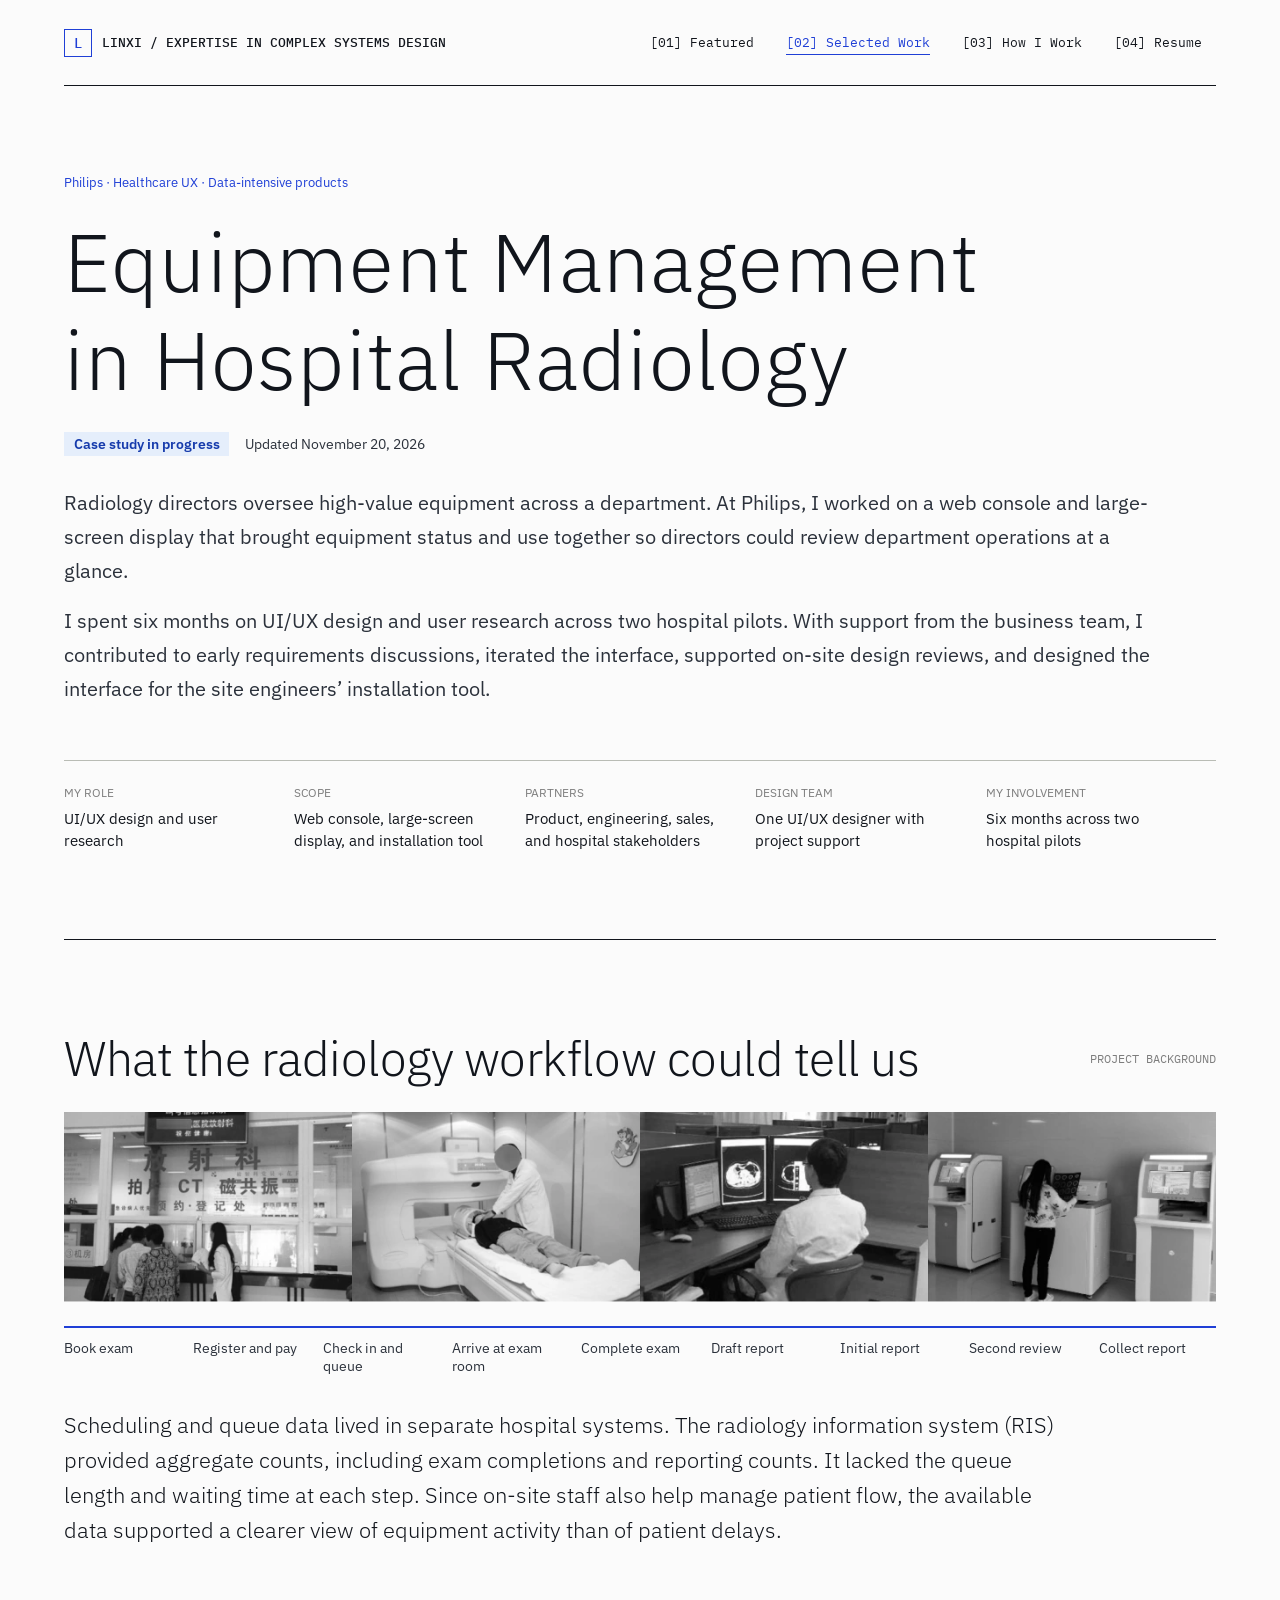
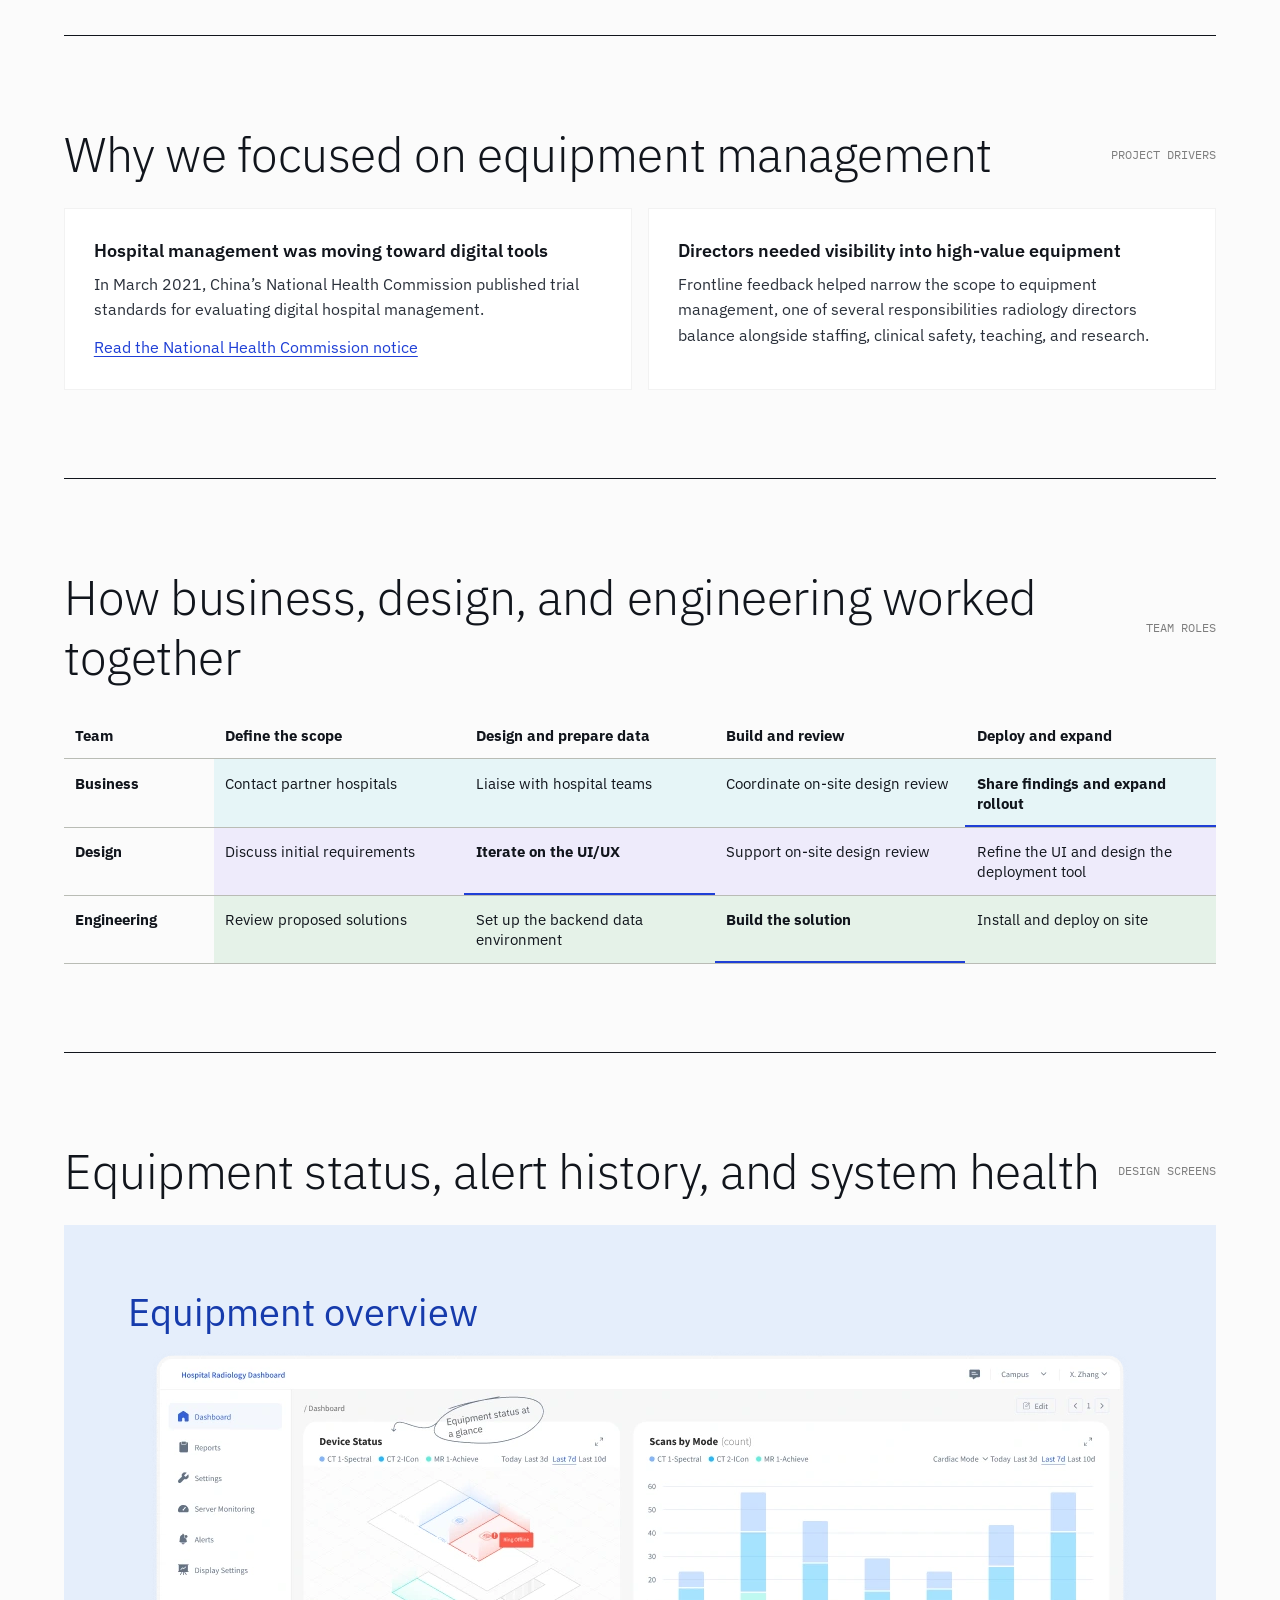
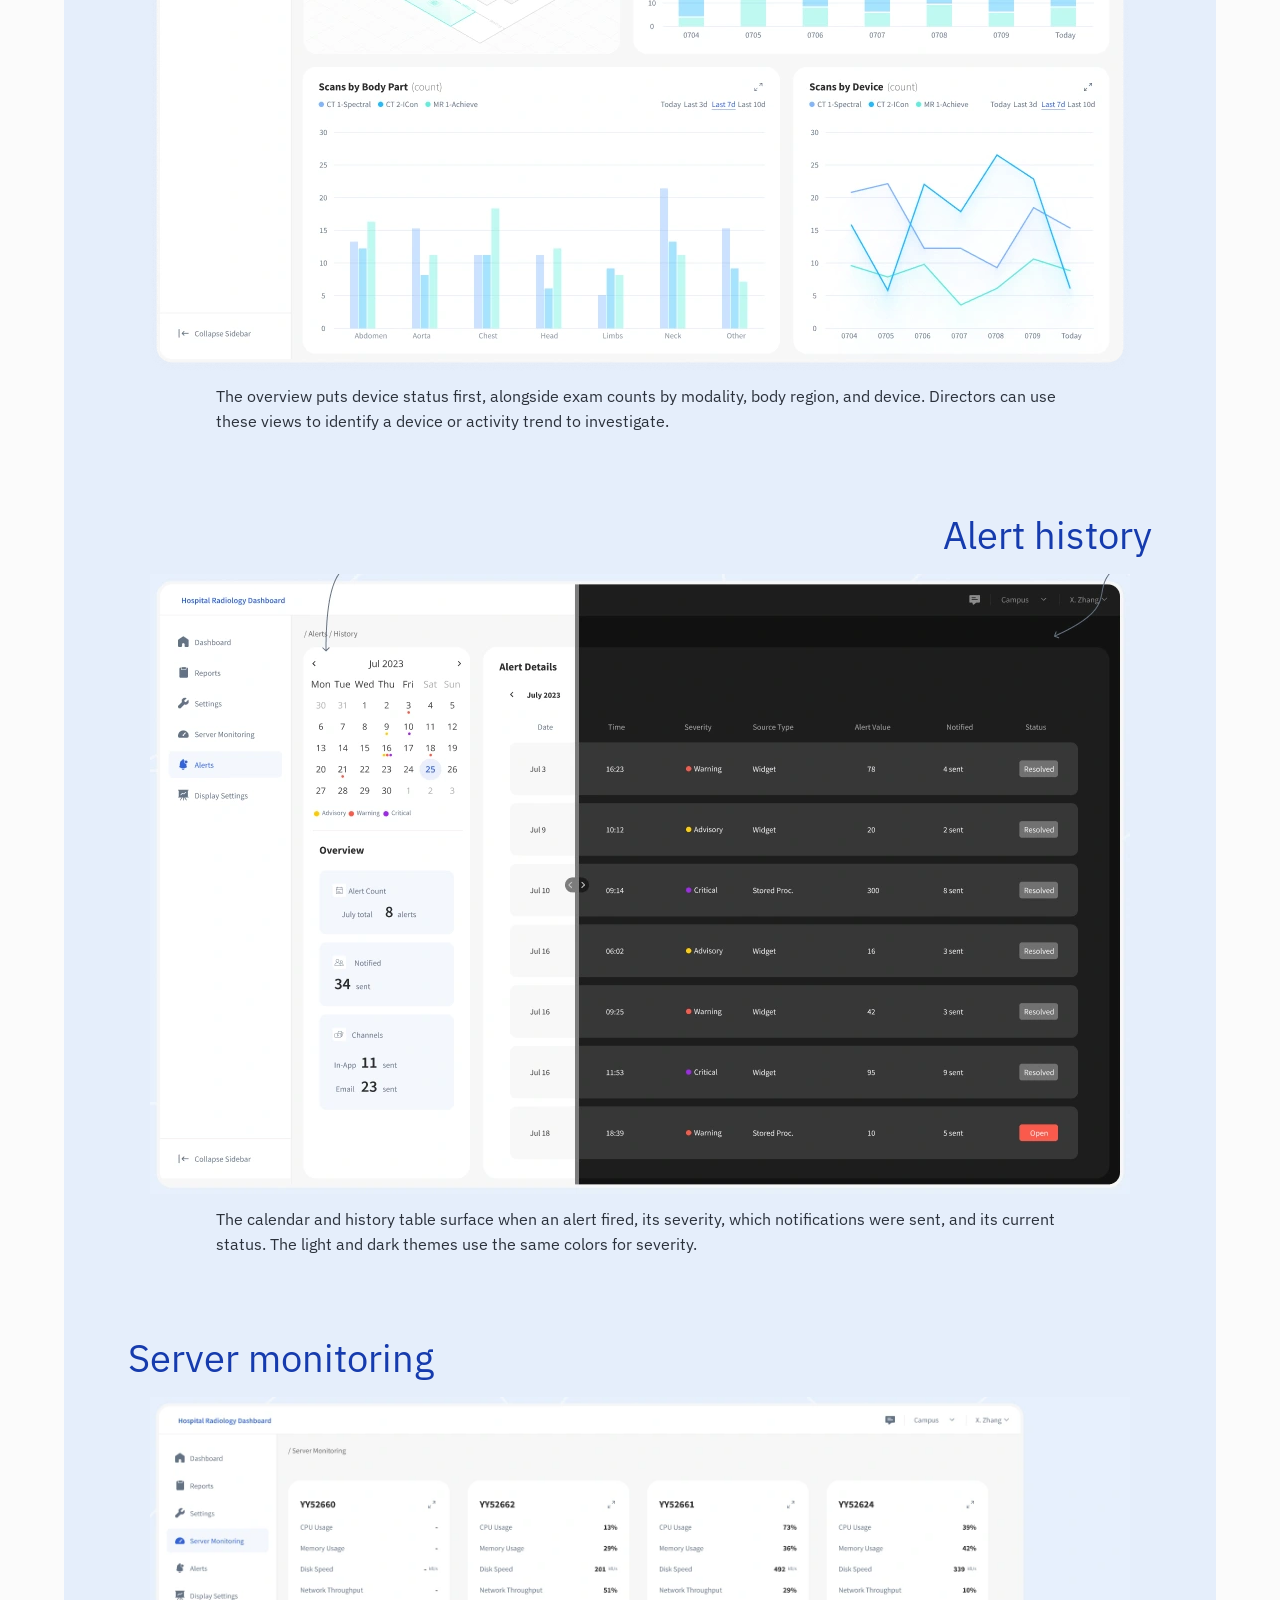
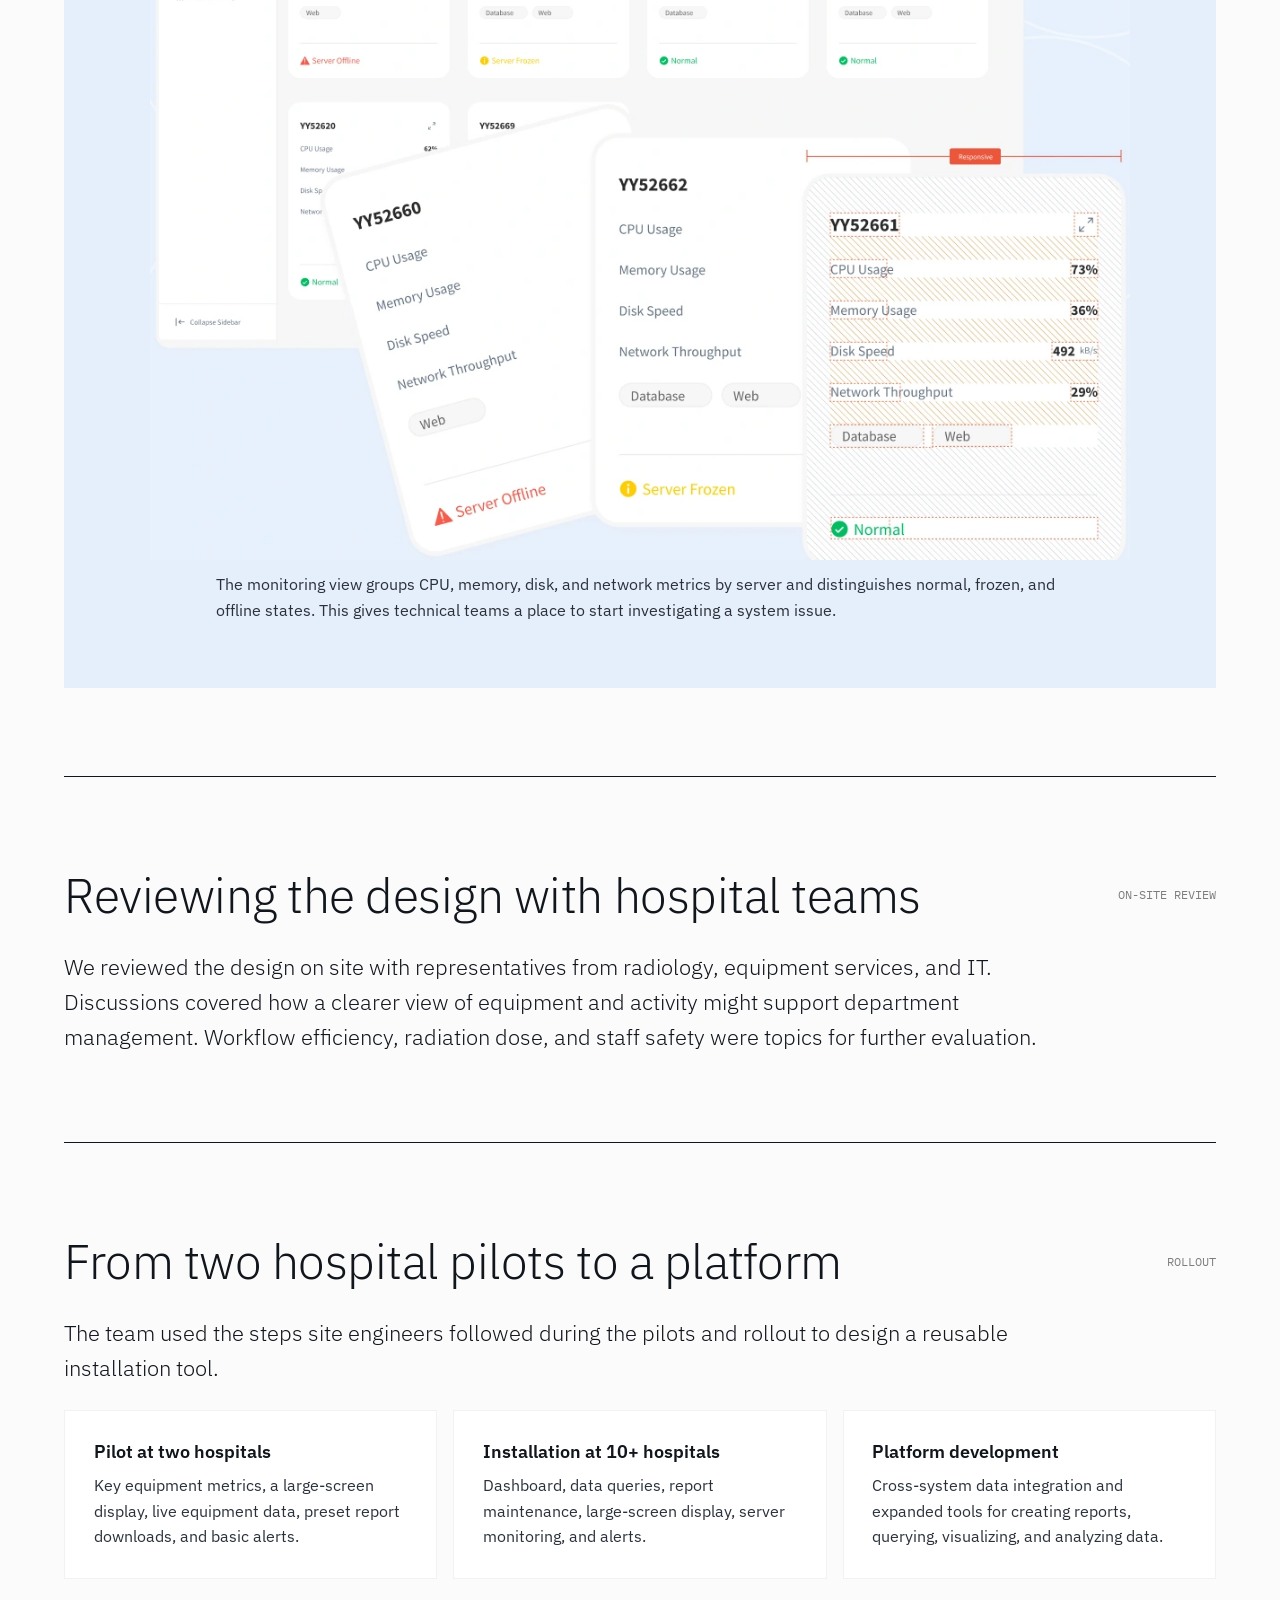
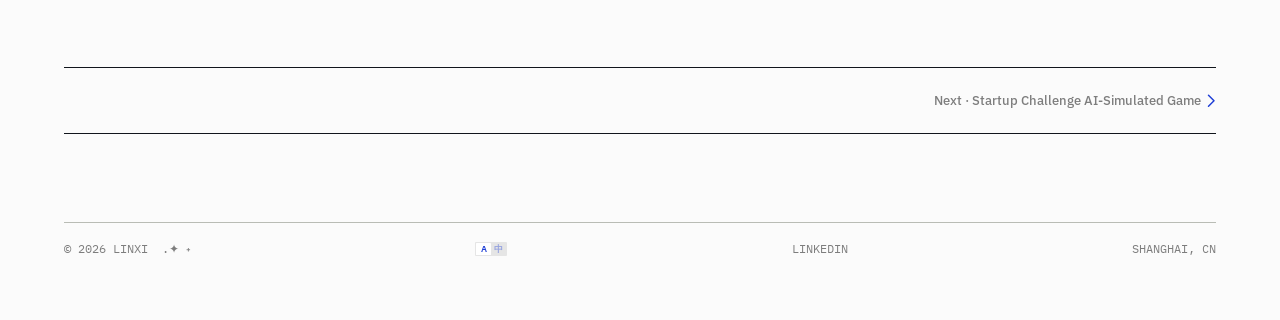
==== equipment-management/index.html @ 272f47a2 "Publish bilingual radiology equipment management case study Add in-progress case pages in English an" ====
<!doctype html>
<html lang="en">
<head>
  <meta charset="utf-8">
  <meta name="viewport" content="width=device-width, initial-scale=1">
  <title>Equipment Management in Hospital Radiology — Linxi Li</title>
  <meta name="description" content="A Philips hospital radiology UX case study, from two equipment management pilots to deployment at 10+ hospitals.">
  <meta property="og:title" content="Equipment Management in Hospital Radiology — Linxi Li">
  <meta property="og:description" content="A Philips hospital radiology UX case study, from two equipment management pilots to deployment at 10+ hospitals.">
  <meta property="og:type" content="article">
  <meta property="og:locale" content="en_US">
  <meta property="og:locale:alternate" content="zh_CN">
  <meta property="og:url" content="https://hellolinxi.com/equipment-management/">
  <meta property="og:site_name" content="Linxi Li">
  <meta property="og:image" content="https://hellolinxi.com/assets/img/card-philips-radiology.jpg">
  <meta name="twitter:card" content="summary_large_image">
  <link rel="canonical" href="https://hellolinxi.com/equipment-management/">
  <link rel="alternate" hreflang="en" href="https://hellolinxi.com/equipment-management/">
  <link rel="alternate" hreflang="zh-CN" href="https://hellolinxi.com/zh/equipment-management/">
  <link rel="alternate" hreflang="x-default" href="https://hellolinxi.com/equipment-management/">
  <link rel="icon" href="../assets/img/favicon.svg" type="image/svg+xml">
  <link rel="preconnect" href="https://fonts.googleapis.com">
  <link rel="preconnect" href="https://fonts.gstatic.com" crossorigin>
  <link href="https://fonts.googleapis.com/css2?family=IBM+Plex+Mono:wght@400;500;600&amp;family=IBM+Plex+Sans:wght@300;400;500;600&amp;display=swap" rel="stylesheet">
  <link rel="stylesheet" href="../assets/css/style.css">
  <link rel="stylesheet" href="../assets/css/case.css">
  <link rel="stylesheet" href="../assets/css/equipment.css">
  <script>document.documentElement.classList.add('js');</script>
</head>
<body class="cs equipment-case">
  <header class="site-header" id="top">
    <div class="page">
      <div class="site-header__inner">
        <a class="logo" href="../" aria-label="Linxi Li">
          <span class="logo__mark">L</span>
          <span class="logo__text">Linxi / expertise in complex systems design</span>
        </a>
        <nav class="nav" aria-label="Main navigation">
          <a class="nav__link" href="../#featured">[01] Featured</a>
          <a class="nav__link is-active" href="../#work">[02] Selected Work</a>
          <a class="nav__link" href="../#approach">[03] How I Work</a>
          <a class="nav__link" href="../assets/resume/LinxiLi_Resume.pdf" download="LinxiLi_Resume.pdf">[04] Resume</a>
        </nav>
      </div>
    </div>
    <div class="cs-progress" aria-hidden="true"><span></span></div>
  </header>

  <main class="page">
    <section class="cs-hero" aria-labelledby="cs-title">
      <p class="cs-hero__eyebrow">Philips · Healthcare UX · Data-intensive products</p>
      <h1 class="cs-hero__title" id="cs-title">Equipment Management in Hospital Radiology</h1>
      <p class="eq-status"><strong>Case study in progress</strong> <time datetime="2026-11-20">Updated November 20, 2026</time></p>
      <div class="cs-hero__copy">
        <p>Radiology directors oversee high-value equipment across a department. At Philips, I worked on a web console and large-screen display that brought equipment status and use together so directors could review department operations at a glance.</p>
        <p>I spent six months on UI/UX design and user research across two hospital pilots. With support from the business team, I contributed to early requirements discussions, iterated the interface, supported on-site design reviews, and designed the interface for the site engineers’ installation tool.</p>
      </div>
      <dl class="cs-meta">
        <div><dt>My role</dt><dd>UI/UX design and user research</dd></div>
        <div><dt>Scope</dt><dd>Web console, large-screen display, and installation tool</dd></div>
        <div><dt>Partners</dt><dd>Product, engineering, sales, and hospital stakeholders</dd></div>
        <div><dt>Design team</dt><dd>One UI/UX designer with project support</dd></div>
        <div><dt>My involvement</dt><dd>Six months across two hospital pilots</dd></div>
      </dl>
    </section>

    <section class="cs-section" id="background" aria-labelledby="background-title">
      <div class="cs-head">
        <h2 class="cs-title" id="background-title">What the radiology workflow could tell us</h2>
        <p class="cs-meta-label">Project background</p>
      </div>
      <img class="eq-workflow" src="../assets/img/equipment/workflow-strip.webp" width="1312" height="216" loading="lazy" decoding="async" alt="Four scenes from a radiology exam workflow, from check-in and scanning to report review and collection.">
      <ol class="eq-steps">
        <li>Book exam</li>
        <li>Register and pay</li>
        <li>Check in and queue</li>
        <li>Arrive at exam room</li>
        <li>Complete exam</li>
        <li>Draft report</li>
        <li>Initial report</li>
        <li>Second review</li>
        <li>Collect report</li>
      </ol>
      <p class="cs-lead">Scheduling and queue data lived in separate hospital systems. The radiology information system (RIS) provided aggregate counts, including exam completions and reporting counts. It lacked the queue length and waiting time at each step. Since on-site staff also help manage patient flow, the available data supported a clearer view of equipment activity than of patient delays.</p>
    </section>

    <section class="cs-section" id="drivers" aria-labelledby="drivers-title">
      <div class="cs-head">
        <h2 class="cs-title" id="drivers-title">Why we focused on equipment management</h2>
        <p class="cs-meta-label">Project drivers</p>
      </div>
      <div class="eq-drivers">
        <article><h3>Hospital management was moving toward digital tools</h3><p>In March 2021, China’s National Health Commission published trial standards for evaluating digital hospital management.</p><p><a href="https://www.nhc.gov.cn/wjw/c100175/202103/981ae0011a0a4c498c0d81acd430c8d5.shtml">Read the National Health Commission notice</a></p></article>
        <article><h3>Directors needed visibility into high-value equipment</h3><p>Frontline feedback helped narrow the scope to equipment management, one of several responsibilities radiology directors balance alongside staffing, clinical safety, teaching, and research.</p></article>
      </div>
    </section>

    <section class="cs-section" id="team" aria-labelledby="team-title">
      <div class="cs-head">
        <h2 class="cs-title" id="team-title">How business, design, and engineering worked together</h2>
        <p class="cs-meta-label">Team roles</p>
      </div>
      <div class="eq-team-wrap" role="region" aria-labelledby="team-title" tabindex="0">
        <table class="eq-team">
          <thead>
            <tr><th scope="col">Team</th><th scope="col">Define the scope</th><th scope="col">Design and prepare data</th><th scope="col">Build and review</th><th scope="col">Deploy and expand</th></tr>
          </thead>
          <tbody>
          <tr><th scope="row">Business</th><td>Contact partner hospitals</td><td>Liaise with hospital teams</td><td>Coordinate on-site design review</td><td class="eq-lead"><strong>Share findings and expand rollout</strong></td></tr>
          <tr><th scope="row">Design</th><td>Discuss initial requirements</td><td class="eq-lead"><strong>Iterate on the UI/UX</strong></td><td>Support on-site design review</td><td>Refine the UI and design the deployment tool</td></tr>
          <tr><th scope="row">Engineering</th><td>Review proposed solutions</td><td>Set up the backend data environment</td><td class="eq-lead"><strong>Build the solution</strong></td><td>Install and deploy on site</td></tr>
          </tbody>
        </table>
      </div>
    </section>

    <section class="cs-section" id="design" aria-labelledby="design-title">
      <div class="cs-head">
        <h2 class="cs-title" id="design-title">Equipment status, alert history, and system health</h2>
        <p class="cs-meta-label">Design screens</p>
      </div>
      <div class="eq-screens">
        <figure class="eq-screen">
          <h3>Equipment overview</h3>
          <button type="button" class="eq-screen__zoom" data-zoom aria-label="Enlarge design screenshot · Equipment overview">
            <img src="../assets/img/equipment/dashboard-en.webp" width="980" height="620" loading="lazy" decoding="async" alt="Radiology dashboard design with device status and charts of exam activity.">
          </button>
          <figcaption>The overview puts device status first, alongside exam counts by modality, body region, and device. Directors can use these views to identify a device or activity trend to investigate.</figcaption>
        </figure>
        <figure class="eq-screen">
          <h3>Alert history</h3>
          <button type="button" class="eq-screen__zoom" data-zoom aria-label="Enlarge design screenshot · Alert history">
            <img src="../assets/img/equipment/alert-en.webp" width="980" height="620" loading="lazy" decoding="async" alt="Alert history design comparing light and dark themes, with a calendar, severity, notifications, and resolution status.">
          </button>
          <figcaption>The calendar and history table surface when an alert fired, its severity, which notifications were sent, and its current status. The light and dark themes use the same colors for severity.</figcaption>
        </figure>
        <figure class="eq-screen">
          <h3>Server monitoring</h3>
          <button type="button" class="eq-screen__zoom" data-zoom aria-label="Enlarge design screenshot · Server monitoring">
            <img src="../assets/img/equipment/servers-en.webp" width="1092" height="850" loading="lazy" decoding="async" alt="Server monitoring design with normal, frozen, and offline states and close-ups of the status cards.">
          </button>
          <figcaption>The monitoring view groups CPU, memory, disk, and network metrics by server and distinguishes normal, frozen, and offline states. This gives technical teams a place to start investigating a system issue.</figcaption>
        </figure>
      </div>
    </section>

    <section class="cs-section" id="review" aria-labelledby="review-title">
      <div class="cs-head">
        <h2 class="cs-title" id="review-title">Reviewing the design with hospital teams</h2>
        <p class="cs-meta-label">On-site review</p>
      </div>
      <p class="cs-lead">We reviewed the design on site with representatives from radiology, equipment services, and IT. Discussions covered how a clearer view of equipment and activity might support department management. Workflow efficiency, radiation dose, and staff safety were topics for further evaluation.</p>
    </section>

    <section class="cs-section" id="rollout" aria-labelledby="rollout-title">
      <div class="cs-head">
        <h2 class="cs-title" id="rollout-title">From two hospital pilots to a platform</h2>
        <p class="cs-meta-label">Rollout</p>
      </div>
      <p class="cs-lead">The team used the steps site engineers followed during the pilots and rollout to design a reusable installation tool.</p>
      <ol class="eq-milestones">
        <li><h3>Pilot at two hospitals</h3><p>Key equipment metrics, a large-screen display, live equipment data, preset report downloads, and basic alerts.</p></li>
        <li><h3>Installation at 10+ hospitals</h3><p>Dashboard, data queries, report maintenance, large-screen display, server monitoring, and alerts.</p></li>
        <li><h3>Platform development</h3><p>Cross-system data integration and expanded tools for creating reports, querying, visualizing, and analyzing data.</p></li>
      </ol>
    </section>

    <nav class="cs-project-nav" aria-label="Project navigation">
      <a class="cs-project-nav__link" href="../#startup-challenge">
        <span>Next · Startup Challenge AI-Simulated Game</span>
        <img src="../assets/img/project-next-en.svg" width="9" height="14" alt="">
      </a>
    </nav>

    <footer class="footer cs-footer" id="contact">
      <div class="legal">
        <p>© 2026 LINXI&nbsp;&nbsp;.✦ ˖</p>
        <a class="lang-toggle" href="../zh/equipment-management/" hreflang="zh-CN" data-lang-switch aria-label="切换到中文" lang="zh-CN"><span class="is-on">A</span><span>中</span></a>
        <a href="https://www.linkedin.com/in/lilinxi/" target="_blank" rel="noopener">LINKEDIN</a>
        <p>SHANGHAI, CN</p>
      </div>
    </footer>
  </main>
  <dialog class="cs-lightbox" aria-label="Enlarge design screenshot">
    <form method="dialog"><button class="cs-lightbox__close" aria-label="Close">×</button></form>
    <img alt="">
  </dialog>
  <script src="../assets/js/main.js"></script>
  <script src="../assets/js/case.js"></script>
</body>
</html>
---- assets/css/style.css ----
/* ==========================================================================
   Linxi Li — Portfolio
   Built from Figma "LinxiWebsite-MainPage"
   ========================================================================== */

:root {
  --bg: #fbfbfb;
  --ink: #11151c;
  --ink-2: #2b313b;
  --muted: #555b63;
  --label: rgba(0, 0, 0, 0.5);
  --hairline: rgba(0, 0, 0, 0.05);
  --muted-on-dark: #a9b0bc;
  --blue: #1f3fd6;
  --blue-soft: #4f66d0;
  --rule: #b9bcb5;
  --paper: #f3f4f1;
  --dash: #6a707a;
  --chip-border: #e6e6e6;
  --white: #ffffff;

  --sans: "IBM Plex Sans", system-ui, -apple-system, "Helvetica Neue", Arial, sans-serif;
  --mono: "IBM Plex Mono", ui-monospace, "SFMono-Regular", Menlo, monospace;

  --page-max: 1312px;
  --gutter: 64px;
  --section-pad: 88px;

  --ease: cubic-bezier(0.22, 1, 0.36, 1);
}

*,
*::before,
*::after {
  box-sizing: border-box;
}

html {
  scroll-behavior: smooth;
  scroll-padding-top: 96px;
  -webkit-text-size-adjust: 100%;
}

body {
  margin: 0;
  background: var(--bg);
  color: var(--ink);
  font-family: var(--sans);
  -webkit-font-smoothing: antialiased;
  -moz-osx-font-smoothing: grayscale;
  overflow-x: hidden;
}

p,
h1,
h2,
h3 {
  margin: 0;
}

h1,
h2,
h3 {
  font-weight: inherit;
}

a {
  color: inherit;
  text-decoration: none;
}

img {
  display: block;
  max-width: none;
}

::selection {
  background: var(--blue);
  color: var(--white);
}

:focus-visible {
  outline: 2px solid var(--blue);
  outline-offset: 3px;
}

.page {
  max-width: calc(var(--page-max) + var(--gutter) * 2);
  margin: 0 auto;
  padding: 0 var(--gutter);
}

.visually-hidden {
  position: absolute;
  width: 1px;
  height: 1px;
  margin: -1px;
  padding: 0;
  overflow: hidden;
  clip: rect(0 0 0 0);
  white-space: nowrap;
  border: 0;
}

.mono {
  font-family: var(--mono);
  font-weight: 400;
}

.label {
  font-family: var(--mono);
  font-size: 12px;
  line-height: normal;
  color: var(--label);
  text-transform: uppercase;
}

/* --------------------------------------------------------------------------
   Header
   -------------------------------------------------------------------------- */

.site-header {
  position: sticky;
  top: 0;
  z-index: 50;
  background: rgba(251, 251, 251, 0.86);
  backdrop-filter: saturate(1.4) blur(10px);
  -webkit-backdrop-filter: saturate(1.4) blur(10px);
}

.site-header__inner {
  display: flex;
  align-items: center;
  justify-content: space-between;
  gap: 16px;
  padding: 22px 0;
  border-bottom: 1px solid var(--ink);
  transition: padding 0.4s var(--ease);
}

.site-header.is-scrolled .site-header__inner {
  padding: 12px 0;
}

.logo {
  display: flex;
  align-items: center;
  gap: 10px;
  min-width: 0;
}

.logo__mark {
  display: flex;
  align-items: center;
  justify-content: center;
  flex-shrink: 0;
  width: 28px;
  height: 28px;
  border: 1.5px solid var(--blue);
  font-family: var(--mono);
  font-weight: 500;
  font-size: 14px;
  color: var(--blue);
  transition: background-color 0.35s var(--ease), color 0.35s var(--ease), transform 0.5s var(--ease);
}

.logo:hover .logo__mark,
.logo:focus-visible .logo__mark,
.logo.is-leaving .logo__mark {
  background: var(--blue);
  color: var(--white);
  transform: rotate(-90deg);
}

.logo__text {
  font-family: var(--mono);
  font-weight: 500;
  font-size: 13px;
  text-transform: uppercase;
  white-space: nowrap;
}

.nav {
  display: flex;
  gap: 4px;
}

.nav__link {
  position: relative;
  padding: 12px 14px;
  font-family: var(--mono);
  font-size: 13px;
  white-space: nowrap;
}

.nav__link::after {
  content: "";
  position: absolute;
  left: 14px;
  right: 14px;
  bottom: 8px;
  height: 1px;
  background: var(--blue);
  transform: scaleX(0);
  transform-origin: right center;
  transition: transform 0.45s var(--ease);
}

.nav__link:hover,
.nav__link.is-active {
  color: var(--blue);
}

.nav__link:hover::after,
.nav__link.is-active::after {
  transform: scaleX(1);
  transform-origin: left center;
}

/* --------------------------------------------------------------------------
   Buttons & links
   -------------------------------------------------------------------------- */

.btn {
  position: relative;
  display: inline-flex;
  align-items: center;
  gap: 10px;
  padding: 14px 24px;
  background: var(--ink);
  color: var(--white);
  font-family: var(--sans);
  font-weight: 500;
  font-size: 15px;
  overflow: hidden;
  isolation: isolate;
}

.btn::before {
  content: "";
  position: absolute;
  inset: 0;
  z-index: -1;
  background: var(--blue);
  transform: translateY(101%);
  transition: transform 0.5s var(--ease);
}

.btn:hover::before {
  transform: translateY(0);
}

.btn__arrow {
  display: inline-block;
  width: 0;
  opacity: 0;
  transform: translateX(-6px);
  transition: width 0.45s var(--ease), opacity 0.3s ease, transform 0.45s var(--ease);
}

.btn:hover .btn__arrow {
  width: 14px;
  opacity: 1;
  transform: translateX(0);
}

.text-link {
  display: inline-flex;
  align-items: center;
  gap: 10px;
  padding: 14px 0;
  font-weight: 500;
  font-size: 15px;
  color: var(--ink);
  background-image: linear-gradient(var(--blue), var(--blue));
  background-size: 0% 1px;
  background-position: 0 calc(100% - 10px);
  background-repeat: no-repeat;
  transition: color 0.3s ease, background-size 0.5s var(--ease);
}

.text-link svg {
  width: 9px;
  height: 14px;
  transition: transform 0.45s var(--ease);
}

.text-link:hover {
  color: var(--blue);
  background-size: 100% 1px;
}

.text-link:hover svg {
  transform: translateX(5px);
}

/* --------------------------------------------------------------------------
   Hero
   -------------------------------------------------------------------------- */

.hero {
  display: grid;
  grid-template-columns: minmax(0, 1fr) 380px;
  border-bottom: 1px solid var(--ink);
}

.hero__intro {
  display: flex;
  flex-direction: column;
  align-items: flex-start;
  gap: 36px;
  padding: 88px 48px 72px 0;
}

.hero__top {
  display: flex;
  align-items: center;
  justify-content: space-between;
  gap: 24px;
  align-self: stretch;
}

.hero__eyebrow {
  font-family: var(--sans);
  font-size: 13px;
  color: var(--blue);
}

.hero__title {
  font-weight: 300;
  font-size: clamp(48px, 6.4vw, 92px);
  line-height: 1.1;
  letter-spacing: 0.003em;
}

.hero__title strong {
  font-weight: 600;
}

.hero__lede {
  max-width: 680px;
  font-size: 22px;
  line-height: 1.5;
  color: var(--ink-2);
}

.profile {
  display: flex;
  flex-direction: column;
  border-left: 1px solid var(--ink);
}

.profile__head {
  display: flex;
  flex-direction: column;
  gap: 6px;
  min-height: 120px;
  padding: 22px 24px;
  background: var(--ink);
}

.profile__head .label {
  color: var(--muted-on-dark);
}

.profile__name {
  font-weight: 500;
  font-size: 24px;
  color: var(--white);
}

.profile__name-row {
  display: flex;
  flex-wrap: wrap;
  align-items: center;
  gap: 6px 20px;
}

.profile__name-row .profile__name {
  flex-shrink: 0;
}

/* "Open to Work" badge — a gradient stroke that drifts around the badge */
@property --badge-angle {
  syntax: "<angle>";
  inherits: false;
  initial-value: 0deg;
}

.status-badge {
  position: relative;
  padding: 2px 5px;
  border: 1px solid transparent;
  /* Paint the opaque center above the border; no mask can cover the text. */
  background:
    linear-gradient(#1d2127, #1d2127) padding-box,
    conic-gradient(from var(--badge-angle), #ff0f7f, #fdca00 22%, #ff398b 40%, #1f3fd6 62%, #1f3fd6 75%, #ff0f7f) border-box;
  border-radius: 2px;
  font-family: var(--mono);
  font-weight: 600;
  font-size: 9px;
  line-height: 13px;
  color: var(--white);
  white-space: nowrap;
  animation: badge-drift 4s linear infinite;
}

:lang(zh) .status-badge {
  font-weight: 500;
  letter-spacing: 0.06em;
}

/* a soft glow that breathes behind the opaque badge */
.status-badge::after {
  content: "";
  position: absolute;
  z-index: -1;
  inset: -1px;
  border-radius: inherit;
  background: conic-gradient(from var(--badge-angle), #ff0f7f, #fdca00 22%, #ff398b 40%, #1f3fd6 62%, #1f3fd6 75%, #ff0f7f);
  pointer-events: none;
  filter: blur(6px);
  opacity: 0.35;
  animation: badge-drift 4s linear infinite, badge-glow 2s ease-in-out infinite alternate;
}

.profile__head {
  isolation: isolate;
}

@keyframes badge-drift {
  to {
    --badge-angle: 360deg;
  }
}

@keyframes badge-glow {
  from {
    opacity: 0.15;
  }

  to {
    opacity: 0.5;
  }
}

.profile__email {
  align-self: flex-start;
  font-size: 15px;
  line-height: 1.45;
  color: #ffffff;
}

.profile__row {
  display: flex;
  flex-direction: column;
  gap: 6px;
  padding: 18px 24px;
  border-bottom: 1px solid var(--rule);
  transition: background-color 0.35s ease;
}

.profile__row:last-child {
  border-bottom: 0;
}

.profile__row:hover {
  background: var(--paper);
}

.profile__value {
  font-size: 15px;
  line-height: 1.45;
}

.profile__value strong {
  font-weight: 600;
}

/* --------------------------------------------------------------------------
   Sections
   -------------------------------------------------------------------------- */

.section {
  display: flex;
  flex-direction: column;
  gap: 40px;
  padding: var(--section-pad) 0;
}

.section--ruled {
  border-bottom: 1px solid var(--ink);
}

.section--tight {
  gap: 24px;
}

.section--featured {
  gap: 32px;
}

.section-header {
  display: flex;
  align-items: flex-end;
  justify-content: space-between;
  gap: 24px;
  flex-wrap: wrap;
}

.section-title {
  font-weight: 300;
  font-size: 48px;
  letter-spacing: -0.01em;
  line-height: normal;
}

.section-meta {
  font-family: var(--mono);
  font-size: 12px;
  color: var(--label);
  text-transform: uppercase;
}

.section-header--top {
  align-items: flex-start;
}

.section-header--top .section-meta {
  text-transform: uppercase;
}

/* --------------------------------------------------------------------------
   Featured project
   -------------------------------------------------------------------------- */

.status-quo {
  display: flex;
  flex-direction: column;
  gap: 8px;
}

.status-quo__text {
  max-width: 940px;
  font-weight: 300;
  font-size: 22px;
  line-height: 1.3;
}

.feature-image {
  position: relative;
  display: block;
  width: 100%;
  aspect-ratio: 1310 / 430;
  background: var(--ink);
  overflow: hidden;
}

.feature-image img {
  width: 100%;
  height: 100%;
  object-fit: cover;
  transition: transform 1.2s var(--ease);
}

.feature-image:hover img {
  transform: scale(1.025);
}

/* Fig. 1 — tangle → knot → thread */

.flow {
  display: flex;
  align-items: stretch;
  width: 1312px;
  /* main.js scales the diagram with `zoom` to fit narrower screens */
}

.flow__box {
  position: relative;
  flex: 0 0 390px;
  height: 338px;
  overflow: hidden;
}

.flow__label {
  position: absolute;
  font-family: var(--mono);
  font-size: 12px;
  text-transform: uppercase;
  white-space: nowrap;
}

.flow__arrow {
  position: relative;
  flex: 0 0 71px;
}

.flow__arrow img {
  position: absolute;
}

.flow__arrow--1 img {
  left: calc(50% - 19px);
  top: 136px;
}

.flow__arrow--2 img {
  left: calc(50% - 22px);
  top: 96px;
}

/* tangle */
.tangle {
  border: 1px dashed var(--dash);
}

.tangle__lines {
  position: absolute;
  left: 1.5px;
  top: 32.6px;
}

.tangle .flow__label {
  left: 19px;
  top: 19px;
  color: var(--label);
}

.chip {
  position: absolute;
  transform: translateX(-50%);
  padding: 8px 12px;
  background: var(--white);
  border: 1px dashed var(--chip-border);
  font-size: 12px;
  line-height: normal;
  white-space: nowrap;
  transition: border-color 0.3s ease, transform 0.45s var(--ease), box-shadow 0.45s var(--ease);
}

.chip:hover {
  border-color: var(--ink);
  border-style: solid;
  transform: translateX(-50%) translateY(-3px) rotate(-1.5deg);
  box-shadow: 3px 3px 0 var(--ink);
  z-index: 2;
}

/* knot */
.knot {
  background: var(--white);
  border: 1.5px solid var(--blue);
}

.knot .flow__label {
  left: 18.5px;
  top: 18.5px;
  color: var(--blue);
}

.knot__line {
  position: absolute;
  left: 0;
  top: 44.58px;
}

.knot__text {
  position: absolute;
  left: 28px;
  right: 28px;
  top: 136.5px;
  font-weight: 400;
  font-size: 22px;
  line-height: 1.3;
}

/* thread */
.thread {
  background: var(--ink);
}

.thread .flow__label {
  left: 20px;
  top: 21px;
  color: var(--muted-on-dark);
}

.thread__in {
  position: absolute;
  left: -9.5px;
  top: 84px;
}

.thread__spine {
  position: absolute;
  left: 50px;
  top: 84px;
}

.thread__tick {
  position: absolute;
  left: 49.5px;
}

.thread__node {
  position: absolute;
  left: 67px;
  width: 6px;
  height: 6px;
  background: var(--blue-soft);
}

.thread__item {
  position: absolute;
  left: 72.83px;
  right: 30px;
  padding: 12px 14px;
  border: 1px solid var(--blue-soft);
  font-size: 12px;
  line-height: normal;
  color: var(--white);
  transition: background-color 0.35s ease, border-color 0.35s ease;
}

.thread__item:hover {
  background: rgba(79, 102, 208, 0.18);
}

/* Stats */

.outcomes {
  display: flex;
  flex-direction: column;
  gap: 8px;
  padding: 24px 24px 0 0;
}

.outcomes__text {
  font-weight: 400;
  font-size: 22px;
  line-height: 1.3;
}

.stats {
  display: grid;
  grid-template-columns: repeat(4, minmax(0, 1fr));
}

.stat {
  display: flex;
  flex-direction: column;
  gap: 8px;
  padding: 24px 24px 0 0;
}

.stat__value {
  font-weight: 300;
  font-size: 48px;
  line-height: 1;
  letter-spacing: -0.03em;
  white-space: nowrap;
}

.stat__note {
  font-family: var(--mono);
  font-size: 12px;
  line-height: normal;
  color: var(--muted);
}

/* --------------------------------------------------------------------------
   Project cards
   -------------------------------------------------------------------------- */

.cards {
  display: grid;
  grid-template-columns: repeat(2, minmax(0, 1fr));
  gap: 24px;
}

.cards--stack {
  grid-template-columns: minmax(0, 1fr);
}

.card {
  display: flex;
  flex-direction: column;
  min-height: 500px;
  background: var(--white);
  border: 1px solid var(--hairline);
  transition: translate 0.5s var(--ease), box-shadow 0.5s var(--ease), border-color 0.5s var(--ease);
}

.cards--stack .card {
  min-height: 0;
}

.cards:not(.cards--stack) {
  --card-label-width: 110px;
}

.cards:not(.cards--stack):lang(zh) {
  --card-label-width: 24px;
}

.cards:not(.cards--stack) .card__body,
.cards:not(.cards--stack) .card__details {
  gap: 20px;
}

/* Lift with `translate`, not `transform`: the scroll reveal owns `transform` */
.card:hover,
.card--private:focus-visible {
  translate: 0 -4px;
  border-color: rgba(0, 0, 0, 0.12);
  box-shadow: 0 16px 40px rgba(17, 21, 28, 0.08);
}

.card__bar {
  display: flex;
  justify-content: space-between;
  gap: 16px;
  padding: 14px 20px;
  font-family: var(--mono);
  font-size: 12px;
  line-height: normal;
  white-space: nowrap;
}

.card__num {
  color: var(--blue);
  display: inline-flex;
  align-items: center;
  gap: 8px;
}

.card__num svg {
  width: 12px;
  height: 12px;
  opacity: 0;
  transform: translate(-4px, 4px);
  transition: opacity 0.3s ease, transform 0.45s var(--ease);
}

.card:hover .card__num svg,
.card--private:focus-visible .card__num svg {
  opacity: 1;
  transform: translate(0, 0);
}

.card__client {
  color: var(--label);
  overflow: hidden;
  text-overflow: ellipsis;
}

.card__media {
  position: relative;
  height: 211px;
  background: var(--paper);
  overflow: hidden;
}

.card__media img {
  width: 100%;
  height: 100%;
  object-fit: cover;
  object-position: 50% 50%;
  transition: transform 1s var(--ease);
}

.card:hover .card__media img,
.card--private:focus-visible .card__media img {
  transform: scale(1.04);
}

.card__body {
  display: flex;
  flex-direction: column;
  gap: 18px;
  padding: 24px 20px 28px;
}

.card__title {
  font-weight: 500;
  font-size: 26px;
  line-height: normal;
  transition: color 0.3s ease;
}

.card:hover .card__title,
.card--private:focus-visible .card__title {
  color: var(--blue);
}

.card__details {
  display: flex;
  flex-direction: column;
  gap: 12px;
}

.card__detail {
  display: flex;
  gap: 16px;
}

.card__detail .label {
  flex: 0 0 var(--card-label-width, 120px);
}

.card__detail .label {
  line-height: 1.5;
}

.card__detail p:last-child {
  flex: 1 1 0;
  min-width: 0;
  font-size: 12px;
  line-height: 1.5;
}

.card__notice {
  color: var(--label);
  font-size: 9px;
  line-height: 1.5;
}

.card--private {
  cursor: pointer;
}

.card--private .card__media img {
  object-fit: contain;
}

/* Reserve the notice's space so revealing it does not move neighboring cards. */
.card--private .card__notice {
  opacity: 0;
  visibility: hidden;
  transition: opacity 0.25s ease, visibility 0.25s ease;
}

.card--private:is(:hover, :focus-visible) .card__notice {
  opacity: 1;
  visibility: visible;
}

@media (hover: none) {
  .card--private .card__notice {
    opacity: 1;
    visibility: visible;
  }
}

/* --------------------------------------------------------------------------
   How I work
   -------------------------------------------------------------------------- */

.steps {
  display: grid;
  grid-template-columns: repeat(4, minmax(0, 1fr));
  border-top: 2px solid var(--ink);
}

.step {
  display: flex;
  flex-direction: column;
  gap: 14px;
  padding-right: 24px;
}

.step__marker {
  width: 12px;
  height: 12px;
  background: var(--blue);
  transition: transform 0.6s var(--ease), border-radius 0.6s var(--ease);
}

.step:hover .step__marker {
  transform: rotate(45deg) scale(1.15);
}

.step__num {
  font-family: var(--mono);
  font-size: 12px;
  color: var(--label);
}

.step__title {
  font-weight: 500;
  font-size: 26px;
  line-height: normal;
}

.step__text {
  font-size: 12px;
  line-height: 1.5;
  color: var(--ink-2);
}

/* --------------------------------------------------------------------------
   Awards
   -------------------------------------------------------------------------- */

.awards {
  display: grid;
  grid-template-columns: repeat(3, minmax(0, 1fr));
}

.award {
  position: relative;
  display: flex;
  flex-direction: column;
  gap: 6px;
  padding: 20px 24px 20px 0;
}

.award__title {
  font-weight: 500;
  font-size: 15px;
  line-height: normal;
}

.award__project {
  font-size: 15px;
  line-height: 1.55;
  color: var(--ink-2);
}

.award__project a {
  text-decoration: underline;
  text-decoration-thickness: 1px;
  text-underline-offset: 3px;
  transition: color 0.3s ease;
}

.award__project a:hover {
  color: var(--blue);
}

.award__role {
  font-size: 12px;
  line-height: 1.45;
  color: var(--label);
}

/* --------------------------------------------------------------------------
   Hero actions
   -------------------------------------------------------------------------- */

.hero__actions {
  display: flex;
  align-items: center;
  gap: 36px;
  flex-wrap: wrap;
}

/* --------------------------------------------------------------------------
   Footer
   -------------------------------------------------------------------------- */

.footer {
  display: flex;
  flex-direction: column;
  gap: 40px;
  padding: 88px 0 64px;
  border-top: 1px solid var(--ink);
}

.footer__contact {
  display: flex;
  flex-direction: column;
  align-items: flex-start;
  gap: 23px;
}

.footer__title {
  font-weight: 300;
  font-size: clamp(44px, 5.3vw, 76px);
  line-height: 1.05;
  letter-spacing: -0.035em;
}

.footer__link {
  font-size: 15px;
  line-height: 1.55;
  color: var(--ink-2);
}

a.footer__link {
  background-image: linear-gradient(var(--blue), var(--blue));
  background-size: 0% 1px;
  background-position: 0 100%;
  background-repeat: no-repeat;
  transition: color 0.3s ease, background-size 0.5s var(--ease);
}

a.footer__link:hover {
  color: var(--blue);
  background-size: 100% 1px;
}

.legal {
  display: flex;
  justify-content: space-between;
  gap: 16px;
  flex-wrap: wrap;
  padding-top: 18px;
  border-top: 1px solid var(--rule);
  font-family: var(--mono);
  font-size: 12px;
  line-height: normal;
  color: var(--label);
}

.legal a:hover {
  color: var(--blue);
}

/* --------------------------------------------------------------------------
   Language switch — A / 中 toggle (Figma "LanguageSwitch")
   -------------------------------------------------------------------------- */

.lang-switch {
  display: inline-flex;
  align-items: center;
  gap: 6px;
  font-size: 12px;
  color: var(--muted);
  transition: color 0.3s ease;
}

.lang-switch:hover {
  color: var(--blue);
}

.lang-toggle {
  position: relative;
  display: inline-flex;
  flex-shrink: 0;
  width: 32px;
  height: 14px;
  padding: 1px;
  background: #e5e5e5;
  border-radius: 1px;
}

/* the white pill marks the current language and slides over on switch */
.lang-toggle::before {
  content: "";
  position: absolute;
  top: 1px;
  left: 1px;
  width: 15px;
  height: 12px;
  background: var(--white);
  border-radius: 0.6px;
  transition: transform 0.3s var(--ease);
}

.lang-toggle > span {
  position: relative;
  display: flex;
  flex: 1;
  align-items: center;
  justify-content: center;
  font-family: var(--sans);
  font-weight: 600;
  font-size: 9px;
  line-height: 1;
  color: var(--blue);
  opacity: 0.4;
  transition: opacity 0.3s ease;
}

.lang-toggle > span.is-on {
  opacity: 1;
}

:root:lang(zh) .lang-toggle::before {
  transform: translateX(15px);
}

.lang-toggle.is-switching::before {
  transform: translateX(15px);
}

:root:lang(zh) .lang-toggle.is-switching::before {
  transform: none;
}

.lang-switch:hover .lang-toggle > span:not(.is-on),
a.lang-toggle:hover > span:not(.is-on),
.lang-toggle.is-switching > span {
  opacity: 1;
}

.lang-toggle.is-switching > span.is-on {
  opacity: 0.4;
}

.legal .lang-toggle {
  align-self: center;
}

/* --------------------------------------------------------------------------
   Toast — "coming soon" for case studies that aren't online yet
   -------------------------------------------------------------------------- */

[data-soon] {
  cursor: pointer;
}

.toast {
  position: fixed;
  left: 50%;
  bottom: 32px;
  z-index: 60;
  width: max-content;
  max-width: calc(100vw - 32px);
  pointer-events: none;
  transform: translateX(-50%);
}

.toast__inner {
  max-width: 440px;
  padding: 18px 22px;
  background: var(--ink);
  color: var(--white);
  box-shadow: 0 16px 40px rgba(17, 21, 28, 0.18);
  opacity: 0;
  transform: translateY(16px);
  transition: opacity 0.4s var(--ease), transform 0.5s var(--ease);
  cursor: pointer;
}

.toast.is-open {
  pointer-events: auto;
}

.toast.is-open .toast__inner {
  opacity: 1;
  transform: none;
}

.toast__title {
  font-weight: 500;
  font-size: 15px;
}

.toast__text {
  margin-top: 6px;
  font-size: 13px;
  line-height: 1.5;
  color: var(--muted-on-dark);
}

/* --------------------------------------------------------------------------
   Motion — scroll reveal & diagram draw-in
   -------------------------------------------------------------------------- */

.js [data-reveal] {
  opacity: 0;
  transform: translateY(18px);
  transition: opacity 0.9s var(--ease), transform 0.9s var(--ease);
  transition-delay: var(--delay, 0s);
}

.js [data-reveal].is-visible {
  opacity: 1;
  transform: none;
}

/* Cards keep their hover transitions alongside the reveal, without its delay */
.js .card[data-reveal] {
  transition: opacity 0.9s var(--ease), transform 0.9s var(--ease),
    translate 0.5s var(--ease), box-shadow 0.5s var(--ease), border-color 0.5s var(--ease);
  transition-delay: var(--delay, 0s), var(--delay, 0s), 0s, 0s, 0s;
}

/* Hero entrance */
.js .hero [data-reveal] {
  transition-duration: 1.1s;
}

/* Fig. 1 sequence: tangle draws, knot forms, thread lays out */
.js .flow .wipe {
  clip-path: inset(0 100% 0 0);
  transition: clip-path 1.6s var(--ease);
  transition-delay: var(--delay, 0s);
}

.js .flow .wipe--down {
  clip-path: inset(0 0 100% 0);
}

.js .flow .pop {
  opacity: 0;
  transform: translateY(8px);
  transition: opacity 0.6s var(--ease), transform 0.6s var(--ease);
  transition-delay: var(--delay, 0s);
}

.js .flow .chip.pop {
  transform: translateX(-50%) translateY(8px);
}

.js .flow.is-visible .wipe {
  clip-path: inset(0 0 0 0);
}

.js .flow.is-visible .pop {
  opacity: 1;
  transform: none;
}

.js .flow.is-visible .chip.pop {
  transform: translateX(-50%);
}

.js .flow.is-visible .chip.pop:hover {
  transform: translateX(-50%) translateY(-3px) rotate(-1.5deg);
  transition-delay: 0s;
}

@media (prefers-reduced-motion: reduce) {
  html {
    scroll-behavior: auto;
  }

  *,
  *::before,
  *::after {
    transition-duration: 0.01ms !important;
    transition-delay: 0s !important;
    animation: none !important;
  }

  .js [data-reveal],
  .js .flow .pop,
  .js .flow .wipe {
    opacity: 1 !important;
    clip-path: none !important;
  }
}

/* --------------------------------------------------------------------------
   Chinese page — same scale as English; CJK glyphs come from Noto Sans SC,
   with looser line heights and no tight tracking
   -------------------------------------------------------------------------- */

:root:lang(zh) {
  --sans: "IBM Plex Sans", "Noto Sans SC", "PingFang SC", "Microsoft YaHei", system-ui, sans-serif;
  --mono: "IBM Plex Mono", "Noto Sans SC", "PingFang SC", ui-monospace, monospace;
}

:lang(zh) .hero__title {
  line-height: 1.2;
  letter-spacing: 0.015em;
}

:lang(zh) .hero__title strong,
:lang(zh) .profile__value strong {
  font-weight: 500;
}

:lang(zh) .hero__lede {
  font-size: 20px;
  line-height: 1.7;
}

:lang(zh) .status-quo__text,
:lang(zh) .outcomes__text {
  line-height: 1.6;
}

:lang(zh) .knot__text {
  line-height: 1.5;
}

/* "独立设计 → 双人" needs the Figma CN size to fit a quarter column */
:lang(zh) .stat__value {
  font-size: 40px;
  line-height: 1.2;
  letter-spacing: -0.01em;
}

:lang(zh) .stat__note {
  line-height: 1.5;
}

:lang(zh) .award__role {
  line-height: 1.55;
}

:lang(zh) .footer__title {
  line-height: 1.15;
  letter-spacing: -0.01em;
}

/* --------------------------------------------------------------------------
   Responsive
   -------------------------------------------------------------------------- */

@media (max-width: 1280px) {
  .stat__value {
    font-size: 44px;
  }
}

/* logo and the four nav links need ~1040px side by side; stack them below that */
@media (max-width: 1060px) {
  .site-header__inner {
    flex-direction: column;
    align-items: flex-start;
    gap: 6px;
    padding: 14px 0 6px;
  }

  .site-header.is-scrolled .site-header__inner {
    padding: 10px 0 2px;
  }

  .nav {
    margin-left: -14px;
  }
}

@media (max-width: 960px) {
  .flow {
    flex-direction: column;
    align-items: center;
    width: 390px;
    margin: 0 auto;
  }

  .flow__box {
    flex: 0 0 338px;
    width: 390px;
  }

  .flow__arrow {
    flex: 0 0 64px;
    width: 72px;
    transform: rotate(90deg);
  }

  .flow__arrow--1 img,
  .flow__arrow--2 img {
    top: calc(50% - 14px);
  }
}

@media (max-width: 1100px) {
  :root {
    --gutter: 40px;
    --section-pad: 72px;
  }

  .hero {
    grid-template-columns: minmax(0, 1fr);
  }

  .hero__intro {
    padding-right: 0;
  }

  .profile {
    border-left: 0;
    border-top: 1px solid var(--ink);
    margin-bottom: 48px;
    border: 1px solid var(--ink);
  }

  .stats,
  .steps {
    grid-template-columns: repeat(2, minmax(0, 1fr));
    row-gap: 32px;
  }

  .awards {
    grid-template-columns: repeat(2, minmax(0, 1fr));
  }

  .outcomes__text {
    font-size: 28px;
  }
}

@media (max-width: 900px) {
  .cards {
    grid-template-columns: minmax(0, 1fr);
  }

  .card {
    min-height: 0;
  }

}

@media (max-width: 760px) {
  :root {
    --gutter: 16px;
    --section-pad: 56px;
  }

  .site-header__inner {
    flex-direction: column;
    align-items: flex-start;
    gap: 6px;
    padding: 14px 0 6px;
  }

  .site-header.is-scrolled .site-header__inner {
    padding: 10px 0 2px;
  }

  .logo__text {
    font-size: 11px;
    white-space: normal;
  }

  .nav {
    margin-left: -14px;
    max-width: calc(100% + 14px);
    overflow-x: auto;
    scrollbar-width: none;
  }

  .nav__link {
    padding: 10px 14px;
    font-size: 12px;
  }

  .hero__intro {
    gap: 28px;
    padding: 56px 0 48px;
  }

  .hero__lede {
    font-size: 18px;
  }

  .section-title {
    font-size: 38px;
  }

  .status-quo__text {
    font-size: 19px;
  }

  .outcomes__text {
    font-size: 22px;
  }

  .stats,
  .steps,
  .awards {
    grid-template-columns: minmax(0, 1fr);
  }

  .stat__value {
    font-size: 40px;
  }

  .card__bar {
    flex-direction: column;
    gap: 4px;
  }

  .card__title {
    font-size: 24px;
  }

  .card__detail {
    flex-direction: column;
    gap: 6px;
  }

  .card__detail .label {
    flex: none;
  }

  .card__media {
    height: 180px;
  }

  .legal {
    gap: 12px 24px;
    justify-content: flex-start;
  }
}
---- assets/css/case.css ----
/* ==========================================================================
   Case study — Ramp Health / 提产数据管理系统
   Built from Figma "LinxiWebsite-RampHealth-CHN" (651:1380).
   Loads after style.css and reuses its tokens, header, footer and reveal.
   ========================================================================== */

.cs {
  --cs-num-off: #b3b5b8;
  --cs-panel: #f0f0ee;
  --cs-radius: 8px;
}

/* Reading progress — a hairline under the sticky header */
.cs-progress {
  position: absolute;
  left: 0;
  right: 0;
  bottom: -1px;
  height: 2px;
  pointer-events: none;
}

.cs-progress span {
  display: block;
  height: 100%;
  background: var(--blue);
  transform: scaleX(var(--p, 0));
  transform-origin: left center;
}

/* --------------------------------------------------------------------------
   Hero
   -------------------------------------------------------------------------- */

.cs-hero {
  display: flex;
  flex-direction: column;
  gap: 22px;
  padding: var(--section-pad) 0;
  border-bottom: 1px solid var(--ink);
}

.cs-hero__eyebrow {
  font-size: 13px;
  color: var(--blue);
}

.cs-hero__title {
  font-weight: 300;
  font-size: clamp(48px, 6.4vw, 92px);
  line-height: 1.2;
  letter-spacing: 0.015em;
}

.cs-hero__note {
  font-size: 12px;
  line-height: 1.5;
  color: var(--muted);
}

.cs-hero__copy {
  display: flex;
  flex-direction: column;
  gap: 1.7em;
  padding: 8px 0 32px;
  font-size: 20px;
  line-height: 1.7;
  color: var(--ink-2);
}

.cs-hero__copy strong {
  font-weight: 500;
}

.cs-meta {
  display: grid;
  grid-template-columns: repeat(5, minmax(0, 1fr));
  margin: 0;
  border-top: 1px solid var(--rule);
}

.cs-meta > div {
  display: flex;
  flex-direction: column;
  gap: 8px;
  padding: 24px 24px 0 0;
}

.cs-meta dt {
  font-size: 12px;
  color: var(--label);
}

.cs-meta dd {
  margin: 0;
  font-size: 15px;
  line-height: 1.45;
  color: var(--ink);
}

/* --------------------------------------------------------------------------
   Section scaffolding
   -------------------------------------------------------------------------- */

.cs-section {
  display: flex;
  flex-direction: column;
  gap: 24px;
  padding: var(--section-pad) 0;
  border-bottom: 1px solid var(--ink);
}

.cs-section--ruled-top {
  border-top: 1px solid var(--ink);
  margin-top: -1px;
}

.cs-section--risk {
  padding: 88px 0;
}

.cs-head {
  display: flex;
  align-items: center;
  justify-content: space-between;
  gap: 12px;
}

.cs-title {
  font-weight: 300;
  font-size: 48px;
  line-height: 1.25;
  letter-spacing: -0.01em;
}

.cs-title--icon {
  display: flex;
  align-items: center;
  gap: 12px;
}

.cs-title__icon {
  flex-shrink: 0;
  width: 52px;
  height: 52px;
  transform: rotate(180deg);
}

.cs-meta-label {
  flex-shrink: 0;
  font-family: var(--mono);
  font-size: 12px;
  color: var(--label);
  text-transform: uppercase;
  text-align: right;
  white-space: nowrap;
}

.cs-meta-label--end {
  align-self: flex-end;
}

.cs-lead {
  max-width: 1010px;
  font-weight: 300;
  font-size: 22px;
  line-height: 1.6;
  color: var(--ink);
}

.cs-lead strong {
  font-weight: 500;
}

.cs-lead--narrow {
  max-width: 874px;
}

.cs-lead--820 {
  max-width: 820px;
}

/* Shared white card */
.cs-risk,
.cs-scatter li,
.cs-mod,
.cs-roles,
.cs-quote {
  background: var(--white);
  border: 1px solid var(--hairline);
}

.cs-risk,
.cs-scatter li,
.cs-mod {
  transition: opacity 0.9s var(--ease), transform 0.9s var(--ease),
    translate 0.5s var(--ease), box-shadow 0.5s var(--ease), border-color 0.5s var(--ease);
  transition-delay: var(--delay, 0s), var(--delay, 0s), 0s, 0s, 0s;
}

.cs-risk,
.cs-scatter li,
.cs-mod,
.cs-flow li {
  cursor: default;
}

.cs-risk:hover,
.cs-scatter li:hover,
.cs-mod:hover {
  translate: 0 -4px;
  border-color: rgba(31, 63, 214, 0.35);
  box-shadow: 0 14px 30px -18px rgba(17, 21, 28, 0.35);
}

/* --------------------------------------------------------------------------
   02 Risk
   -------------------------------------------------------------------------- */

.cs-risks {
  display: grid;
  grid-template-columns: repeat(3, minmax(0, 1fr));
  gap: 16px;
  margin: 16px 0 0;
  padding: 0;
  list-style: none;
}

.cs-risk {
  display: flex;
  flex-direction: column;
  gap: 14px;
  padding: 28px 28px 42px;
}

.cs-risk__num {
  font-family: var(--mono);
  font-size: 12px;
  color: var(--blue);
}

.cs-risk h3 {
  font-weight: 500;
  font-size: 18px;
  line-height: 1.4;
  color: var(--ink);
}

.cs-chain {
  margin-top: -4px;
  font-size: 14px;
  line-height: 1.6;
  color: var(--ink-2);
}

.cs-chain span + span::before {
  content: " → ";
  color: var(--ink-2);
}

/* the cause → effect chain lights up step by step on hover */
.cs-chain span {
  transition: color 0.3s ease;
}

.cs-risk:hover .cs-chain span:last-child {
  color: #c4321f;
}

/* --------------------------------------------------------------------------
   03 Scattered data
   -------------------------------------------------------------------------- */

.cs-scatter {
  display: grid;
  grid-template-columns: repeat(3, minmax(0, 1fr));
  gap: 20px;
  margin: 16px 0 0;
  padding: 0;
  list-style: none;
}

.cs-scatter li {
  display: flex;
  flex-direction: column;
  gap: 10px;
  min-height: 140px;
  padding: 28px;
}

.cs-scatter h3 {
  font-weight: 500;
  font-size: 18px;
  line-height: 1.4;
}

.cs-scatter p {
  font-size: 14px;
  line-height: 1.6;
  color: var(--ink-2);
}

.cs-down {
  align-self: center;
  margin-top: 16px;
  font-size: 28px;
  color: var(--blue);
  animation: cs-bob 2.4s var(--ease) infinite;
}

@keyframes cs-bob {
  0%, 100% { transform: translateY(0); }
  50% { transform: translateY(6px); }
}

/* --------------------------------------------------------------------------
   04 Goals
   -------------------------------------------------------------------------- */

.cs-quotes {
  display: flex;
  flex-direction: column;
  margin-top: 21px;
}

.cs-quote {
  display: flex;
  flex-direction: column;
  gap: 16px;
  margin: 0;
  padding: 30px 50px 50px;
}

.cs-quote--dark {
  gap: 24px;
  padding: 50px 50px 64px;
  background: var(--ink);
  border-color: var(--ink);
  color: var(--white);
}

.cs-quote--dark p {
  font-weight: 300;
  font-size: 32px;
  line-height: 1.4;
  letter-spacing: -0.01em;
}

.cs-quote:not(.cs-quote--dark) p {
  font-size: 20px;
  line-height: 1.5;
  color: var(--ink);
}

.cs-tag {
  align-self: flex-start;
  padding: 2px 8px;
  border: 1px solid var(--chip-border);
  font-size: 12px;
  color: var(--label);
}

.cs-quote--dark .cs-tag {
  border-color: rgba(169, 176, 188, 0.5);
  color: var(--muted-on-dark);
}

/* --------------------------------------------------------------------------
   05 AI — three scenarios. Desktop: the block pins and the page's scroll
   swaps 01 → 02 → 03 in place. Narrow screens: the three simply stack.
   -------------------------------------------------------------------------- */

.cs-section--ai {
  padding-top: 68px;
}

.cs-ai-track {
  position: relative;
  margin-top: 44px;
}

.cs-ai {
  display: flex;
  flex-direction: column;
  gap: 68px;
}

.cs-ai__step {
  display: grid;
  grid-template-columns: minmax(0, 508fr) minmax(0, 780fr);
  gap: 24px;
  align-items: start;
}

.cs-ai__copy {
  display: flex;
  flex-direction: column;
  gap: 24px;
  padding: 30px;
}

.cs-ai__head {
  display: flex;
  align-items: flex-end;
  gap: 24px;
}

.cs-ai__num {
  font-weight: 300;
  font-size: 80px;
  line-height: 1;
  letter-spacing: -3px;
  color: var(--ink);
}

.cs-ai__tag {
  font-family: var(--mono);
  font-size: 12px;
  line-height: 30px;
  text-transform: uppercase;
  color: var(--label);
}

.cs-ai__text {
  font-weight: 300;
  font-size: 22px;
  line-height: 1.5;
  color: var(--ink);
}

/* 0.5px rule from the design; on desktop it doubles as the scroll progress */
.cs-ai__rule {
  position: relative;
  display: block;
  height: 1px;
  background: linear-gradient(var(--rule), var(--rule)) 0 0 / 100% 0.5px no-repeat;
}

.cs-ai__rule span {
  position: absolute;
  left: 0;
  right: 0;
  top: 0;
  height: 1px;
  background: var(--blue);
  transform: scaleX(var(--sp, 0));
  transform-origin: left center;
}

.cs-ai__hint {
  display: none;
  align-items: center;
  gap: 12px;
  font-family: var(--mono);
  font-size: 12px;
  color: var(--label);
}

.cs-ai__hint span {
  color: var(--blue);
}

.cs-ai__panel {
  margin: 0;
}

.cs-ai__panel img {
  width: 100%;
  height: auto;
}

/* invisible scroll-snap stops, one per scenario (placed by case.js) */
.cs-ai__stop {
  position: absolute;
  left: 0;
  width: 1px;
  height: 1px;
  scroll-snap-align: start;
  pointer-events: none;
}

@media (min-width: 901px) {
  html.cs-snap {
    scroll-snap-type: y proximity;
  }

  /* about 1.8 screens of scrolling per scenario (the last one ~2.9, matching the
     1.6 weight in case.js), so each image has time to register */
  .cs-ai-track.is-pinned {
    height: calc(180vh * 3.6 + 100vh);
  }

  .cs-ai-track.is-pinned .cs-ai {
    position: sticky;
    top: max(84px, calc(50vh - 330px + 30px));
    display: grid;
    gap: 0;
  }

  /* all three steps share one cell; only the active one shows */
  .cs-ai-track.is-pinned .cs-ai__step {
    grid-area: 1 / 1;
    visibility: hidden;
    transition: visibility 0s linear 0.3s;
  }

  .cs-ai-track.is-pinned .cs-ai__step.is-active {
    visibility: visible;
    transition-delay: 0s;
  }

  .cs-ai-track.is-pinned .cs-ai__hint {
    display: flex;
  }

  .cs-ai-track.is-pinned .cs-ai__hint span {
    animation: cs-bob 2.4s var(--ease) infinite;
  }

  /* the whole copy column moves as one, so rules and hints never overlap:
     the outgoing step leaves quickly, the incoming one waits for it */
  .cs-ai-track.is-pinned .cs-ai__copy,
  .cs-ai-track.is-pinned .cs-ai__panel {
    opacity: 0;
    transition: opacity 0.25s ease, transform 0.3s ease;
  }

  .cs-ai-track.is-pinned .cs-ai__copy {
    transform: translateY(24px);
  }

  .cs-ai-track.is-pinned .cs-ai__step.is-past .cs-ai__copy {
    transform: translateY(-24px);
  }

  .cs-ai-track.is-pinned .cs-ai__panel {
    transform: scale(0.985);
  }

  .cs-ai-track.is-pinned .cs-ai__step.is-active .cs-ai__copy,
  .cs-ai-track.is-pinned .cs-ai__step.is-active .cs-ai__panel {
    opacity: 1;
    transform: none;
    transition: opacity 0.45s ease 0.2s, transform 0.6s var(--ease) 0.2s;
  }

  /* keep the card inside short viewports */
  .cs-ai-track.is-pinned .cs-ai__panel img {
    width: min(100%, calc((100vh - 120px) * 780 / 674));
    margin-left: auto;
  }
}

/* --------------------------------------------------------------------------
   06 Modules
   -------------------------------------------------------------------------- */

.cs-mods {
  display: grid;
  grid-template-columns: repeat(2, minmax(0, 1fr));
  gap: 16px;
  margin: 21px 0 0;
  padding: 0;
  list-style: none;
}

.cs-mod {
  display: flex;
  justify-content: space-between;
  gap: 16px;
  padding: 16px;
  overflow: hidden;
}

.cs-mod__body {
  display: flex;
  flex-direction: column;
  gap: 13px;
  flex: 1 1 auto;
  min-width: 0;
}

.cs-mod__type {
  font-size: 12px;
  color: var(--blue);
}

.cs-mod h3 {
  font-weight: 500;
  font-size: 20px;
  line-height: 1.4;
}

.cs-mod__body p:last-child {
  font-size: 13px;
  line-height: 1.7;
  color: var(--ink-2);
}

/* the visual starts right after the text column, as in the design */
.cs-mod__viz {
  align-self: flex-start;
  flex-shrink: 0;
  width: 230px;
  margin: 0;
  height: auto;
  max-width: 100%;
  transition: transform 0.6s var(--ease);
}

.cs-mod:hover .cs-mod__viz {
  transform: scale(1.08);
}

/* --------------------------------------------------------------------------
   07 Design solutions
   -------------------------------------------------------------------------- */

.cs-section--cases {
  gap: 0;
}

.cs-section--cases > .cs-meta-label {
  margin-bottom: 68px;
}

.cs-case {
  display: flex;
  flex-direction: column;
  gap: 48px;
  padding-bottom: 68px;
}

.cs-case + .cs-case {
  padding-top: 68px;
  border-top: 1px solid var(--ink);
}

.cs-case:last-child {
  padding-bottom: 0;
}

.cs-case__head {
  display: flex;
  gap: 48px;
  align-items: flex-start;
}

.cs-case__text {
  display: flex;
  flex-direction: column;
  gap: 17px;
  flex: 1;
  min-width: 0;
}

.cs-case__from {
  font-weight: 300;
  font-size: 32px;
  line-height: 1.3;
  letter-spacing: -0.01em;
  color: rgba(0, 0, 0, 0.35);
}

.cs-case__arrow {
  font-size: 32px;
  line-height: 47px;
  width: 48px;
  text-align: center;
  color: var(--blue);
}

.cs-case__title {
  font-weight: 300;
  font-size: 40px;
  line-height: 1.25;
  letter-spacing: -0.01em;
}

.cs-case__body {
  font-size: 18px;
  line-height: 1.7;
  color: var(--ink-2);
}

/* The five planes of UX (strategy → surface): the case's plane is marked,
   planes beneath it stay filled, planes above fade back */
.cs-layers {
  position: relative;
  flex-shrink: 0;
  width: 245px;
  height: 180px;
}

.cs-layers__plane {
  position: absolute;
  left: 43px;
  width: 74px;
  height: 21px;
  overflow: visible;
  transition: opacity 0.6s var(--ease), translate 0.7s var(--ease);
}

.cs-layers__label {
  position: absolute;
  left: 185px;
  font-size: 10px;
  line-height: 16px;
  color: rgba(0, 0, 0, 0.85);
  opacity: 0.3;
  transform: translateY(-50%);
  white-space: nowrap;
}

.cs-layers__label.is-on {
  opacity: 1;
}

.cs-layers__label.is-hidden {
  opacity: 0;
}

.cs-layers__line {
  position: absolute;
  left: 118.5px;
  width: 62.5px;
  height: 0.5px;
  margin-top: -0.25px;
  border-radius: 0.25px;
  transform-origin: left center;
  transition: transform 0.8s var(--ease) 0.3s;
}

.cs-layers__tick {
  position: absolute;
  left: 180px;
  width: 2px;
  height: 10px;
  border-radius: 1px;
}

/* planes drop into place when the case scrolls in */
.js .cs-case__head:not(.is-visible) .cs-layers__plane {
  translate: 0 -14px;
  opacity: 0;
}

.js .cs-case__head:not(.is-visible) .cs-layers__line {
  transform: scaleX(0);
}

.cs-layers__plane:nth-of-type(2) { transition-delay: 0.08s; }
.cs-layers__plane:nth-of-type(3) { transition-delay: 0.16s; }
.cs-layers__plane:nth-of-type(4) { transition-delay: 0.24s; }
.cs-layers__plane:nth-of-type(5) { transition-delay: 0.32s; }

/* Design-language comparison */
.cs-compare {
  display: grid;
  grid-template-columns: minmax(0, 1fr) 35px minmax(0, 1fr) 35px minmax(0, 1fr);
  align-items: start;
}

.cs-compare__card {
  display: flex;
  flex-direction: column;
  gap: 24px;
  min-height: 550px;
  padding: 41px;
  background: var(--white);
  border: 1px solid var(--hairline);
  border-radius: var(--cs-radius);
  box-shadow: 0 1px 3px rgba(0, 0, 0, 0.04);
}

.cs-compare__card--pick {
  border-color: var(--blue);
  cursor: default;
}

.cs-compare__card--pick img {
  transition: transform 0.6s var(--ease);
}

.cs-compare__card--pick:hover img {
  transform: scale(1.03);
}

/* Hovering the chosen direction sets both arrows flowing into it:
   the result is a blend of the card on its left and the card on its right */
@keyframes cs-merge-from-left {
  0%, 100% { translate: 0 0; opacity: 1; }
  50% { translate: 6px 0; opacity: 0.4; }
}

@keyframes cs-merge-from-right {
  0%, 100% { translate: 0 0; opacity: 1; }
  50% { translate: -6px 0; opacity: 0.4; }
}

@media (hover: hover) and (min-width: 901px) {
  .cs-compare__arrow:has(+ .cs-compare__card--pick:hover) {
    animation: cs-merge-from-left 1.8s cubic-bezier(0.45, 0, 0.55, 1) infinite;
  }

  .cs-compare__card--pick:hover + .cs-compare__arrow {
    animation: cs-merge-from-right 1.8s cubic-bezier(0.45, 0, 0.55, 1) infinite;
  }
}

.cs-compare__card img {
  width: 100%;
  height: auto;
  margin-top: auto;
}

.cs-compare__label {
  font-size: 12px;
  color: var(--blue);
  text-transform: uppercase;
}

.cs-compare__text {
  font-size: 14px;
  line-height: 1.7;
  color: var(--ink-2);
}

.cs-compare__chip {
  align-self: flex-start;
  padding: 6px 14px;
  border-radius: 999px;
  background: var(--blue);
  font-size: 12px;
  color: var(--white);
}

.cs-compare__arrow {
  padding-top: 18px;
  text-align: center;
  font-size: 18px;
  color: var(--blue);
}

/* Screenshot, click to zoom */
.cs-shot {
  display: block;
  width: 100%;
  padding: 0;
  border: 0;
  background: none;
  cursor: zoom-in;
}

.cs-shot img {
  width: 100%;
  height: auto;
  transition: transform 0.7s var(--ease);
}

.cs-shot:hover img {
  transform: scale(1.012);
}

.cs-shot:focus-visible {
  outline: 2px solid var(--blue);
  outline-offset: 4px;
}

.cs-lightbox {
  width: 100vw;
  max-width: none;
  height: 100vh;
  max-height: none;
  margin: 0;
  padding: 48px 24px;
  border: 0;
  background: transparent;
  overflow: auto;
}

.cs-lightbox::backdrop {
  background: rgba(17, 21, 28, 0.82);
  backdrop-filter: blur(4px);
}

.cs-lightbox[open] {
  display: grid;
  place-items: center;
  animation: cs-fade 0.35s var(--ease);
}

.cs-lightbox img {
  width: min(1760px, 100%);
  height: auto;
  background: var(--white);
  border-radius: 6px;
  cursor: zoom-out;
}

.cs-lightbox__close {
  position: fixed;
  top: 16px;
  right: 20px;
  width: 40px;
  height: 40px;
  border: 1px solid rgba(255, 255, 255, 0.35);
  border-radius: 50%;
  background: transparent;
  font-size: 22px;
  line-height: 1;
  color: var(--white);
  cursor: pointer;
}

.cs-lightbox__close:hover {
  background: var(--white);
  color: var(--ink);
}

@keyframes cs-fade {
  from { opacity: 0; }
}

/* --------------------------------------------------------------------------
   08 Role
   -------------------------------------------------------------------------- */

.cs-roles {
  display: grid;
  grid-template-columns: repeat(2, minmax(0, 1fr));
  margin-top: 6px;
  padding: 24px 0;
}

.cs-role {
  display: flex;
  flex-direction: column;
  gap: 6px;
  padding: 31px 32px 40px;
}

.cs-role + .cs-role {
  border-left: 1px solid var(--rule);
}

.cs-role__phase {
  font-size: 12px;
  color: var(--blue);
}

.cs-role__title {
  padding-top: 4px;
  font-weight: 500;
  font-size: 26px;
  line-height: 1.3;
}

.cs-role__who {
  font-size: 15px;
  line-height: 1.5;
  color: var(--muted);
}

.cs-role ul {
  display: flex;
  flex-direction: column;
  gap: 6px;
  margin: 0;
  padding-left: 20px;
  font-size: 14px;
  line-height: 1.6;
  color: var(--ink-2);
}

.cs-role strong {
  font-weight: 500;
}

/* --------------------------------------------------------------------------
   09 Reflection
   -------------------------------------------------------------------------- */

#reflection {
  gap: 22px;
  border-bottom: 0;
}

/* no full-width rules around 09: drop the line above (08's bottom rule)
   and the one below (the footer's top rule) */
.cs-section:has(+ #reflection) {
  border-bottom: 0;
}

#reflection + .cs-project-nav + .cs-footer {
  border-top: 0;
}

.cs-flow {
  display: grid;
  grid-template-columns: repeat(5, minmax(0, 1fr));
  margin: 0;
  padding: 0;
  list-style: none;
  border-top: 1px solid var(--ink);
}

.cs-flow li {
  position: relative;
  display: flex;
  flex-direction: column;
  gap: 10px;
  padding: 20px 24px 0 0;
}

/* a blue segment slides along the top rule to the item under the pointer */
.cs-flow li::before {
  content: "";
  position: absolute;
  top: -1px;
  left: 0;
  right: 24px;
  height: 2px;
  background: var(--blue);
  transform: scaleX(0);
  transform-origin: left center;
  transition: transform 0.5s var(--ease);
}

.cs-flow li:hover::before {
  transform: scaleX(1);
}

.cs-flow h3 {
  font-weight: 500;
  font-size: 16px;
  line-height: 1.5;
  transition: color 0.3s ease;
}

.cs-flow li:hover h3 {
  color: var(--blue);
}

.cs-flow p {
  font-size: 13px;
  line-height: 1.7;
  color: var(--ink-2);
}

/* Project-to-project navigation, matching the Figma Link section. */
.cs-project-nav {
  display: flex;
  justify-content: flex-end;
  padding-block: 24px;
}

.cs-project-nav__link {
  display: flex;
  align-items: center;
  justify-content: flex-end;
  gap: 6px;
  max-width: 100%;
  color: var(--label);
  font-size: 13px;
  font-weight: 500;
  line-height: normal;
  text-align: right;
  text-decoration: none;
}

.cs-project-nav__link img {
  flex: 0 0 auto;
}

.cs-project-nav__link:hover {
  color: var(--blue);
}

:lang(zh) .cs-project-nav__link {
  font-size: 13px;
  font-weight: 400;
  line-height: 14px;
  min-height: 14px;
}

.cs-footer {
  padding-top: 88px;
}

/* --------------------------------------------------------------------------
   Responsive
   -------------------------------------------------------------------------- */

@media (max-width: 1100px) {
  .cs-title { font-size: 40px; }
  .cs-meta { grid-template-columns: repeat(3, minmax(0, 1fr)); row-gap: 8px; }
  .cs-mods { grid-template-columns: minmax(0, 1fr); }
  .cs-flow { grid-template-columns: repeat(3, minmax(0, 1fr)); row-gap: 28px; }
  .cs-compare__card { padding: 28px; min-height: 0; }
  .cs-case__from { font-size: 26px; }
  .cs-case__title { font-size: 32px; }
}

@media (max-width: 900px) {
  .cs-head { flex-direction: column-reverse; align-items: flex-start; gap: 12px; }
  .cs-meta-label { text-align: left; }
  .cs-meta-label--end { align-self: flex-start; }
  .cs-risks,
  .cs-scatter { grid-template-columns: minmax(0, 1fr); }
  .cs-ai { gap: 48px; }
  .cs-ai__step { grid-template-columns: minmax(0, 1fr); gap: 8px; }
  .cs-ai__copy { padding: 0; gap: 16px; }
  .cs-ai__num { font-size: 56px; }
  .cs-ai__text { font-size: 20px; }
  .cs-case__head { flex-direction: column; gap: 16px; }
  .cs-compare { grid-template-columns: minmax(0, 1fr); row-gap: 8px; }
  .cs-compare__arrow { padding: 0; transform: rotate(90deg); }
  .cs-roles { grid-template-columns: minmax(0, 1fr); padding: 0; }
  .cs-role + .cs-role { border-left: 0; border-top: 1px solid var(--rule); }
  .cs-flow { grid-template-columns: repeat(2, minmax(0, 1fr)); }
}

@media (max-width: 760px) {
  .cs-hero__copy { font-size: 17px; }
  .cs-meta { grid-template-columns: repeat(2, minmax(0, 1fr)); }
  .cs-title { font-size: 30px; }
  .cs-title__icon { width: 36px; height: 36px; }
  .cs-lead { font-size: 18px; }
  .cs-quote,
  .cs-quote--dark { padding: 28px 24px 32px; }
  .cs-quote--dark p { font-size: 24px; }
  .cs-quote:not(.cs-quote--dark) p { font-size: 17px; }
  .cs-mod { flex-direction: column; }
  .cs-mod__body { width: auto; }
  .cs-mod__viz { margin: 0; }
  .cs-case__from { font-size: 20px; }
  .cs-case__title { font-size: 26px; }
  .cs-case__body { font-size: 16px; }
  .cs-flow { grid-template-columns: minmax(0, 1fr); }
}

@media (prefers-reduced-motion: reduce) {
  .cs-down { animation: none; }
  .cs-ai__panel,
  .cs-ai__copy,
  .cs-layers__plane,
  .cs-layers__line { transition: none; }
  .cs-compare__arrow { animation: none !important; }
  .cs-compare__card--pick:hover img { transform: none; }
}

/* English page: small labels are set in capitals, as in the Figma frame (712:1439) */
:lang(en) .cs-meta dt,
:lang(en) .cs-tag,
:lang(en) .cs-mod__type,
:lang(en) .cs-role__phase,
:lang(en) .cs-ai__hint,
:lang(en) .cs-compare__chip { text-transform: uppercase; }
---- assets/css/equipment.css ----
.equipment-case .cs-hero__title {
  max-width: 19ch;
  text-wrap: balance;
}

.equipment-case .cs-hero__copy {
  max-width: 69rem;
  gap: 1rem;
}

.eq-status {
  display: flex;
  flex-wrap: wrap;
  align-items: baseline;
  gap: .4rem 1rem;
  font-size: .875rem;
  color: var(--ink-2);
}

.eq-status strong {
  padding: .2rem .6rem;
  background: #e5eefb;
  color: #163bac;
  font-weight: 600;
}

.eq-workflow {
  display: block;
  width: 100%;
  height: auto;
}

.eq-steps,
.eq-milestones {
  display: grid;
  margin: 0;
  padding: 0;
  list-style: none;
}

.eq-steps {
  grid-template-columns: repeat(9, minmax(0, 1fr));
  gap: .75rem;
  margin-bottom: .5rem;
  padding-top: .65rem;
  border-top: 2px solid var(--blue);
  color: var(--ink-2);
  font-size: .875rem;
}

.eq-drivers,
.eq-milestones {
  display: grid;
  gap: 1rem;
}

.eq-drivers {
  grid-template-columns: repeat(2, minmax(0, 1fr));
}

.eq-milestones {
  grid-template-columns: repeat(3, minmax(0, 1fr));
}

.eq-drivers article,
.eq-milestones li {
  padding: clamp(1.15rem, 2.5vw, 1.8rem);
  background: var(--white);
  border: 1px solid var(--hairline);
}

.eq-drivers h3,
.eq-milestones h3 {
  margin-bottom: .6rem;
  font-size: 1.15rem;
  font-weight: 600;
}

.eq-drivers p,
.eq-milestones p,
.eq-screen figcaption {
  color: var(--ink-2);
  font-size: 1rem;
  line-height: 1.6;
}

.eq-drivers p + p {
  margin-top: .75rem;
}

.eq-drivers a {
  color: var(--blue);
  text-decoration: underline;
  text-underline-offset: .18em;
}

.eq-team {
  width: 100%;
  border-collapse: collapse;
  table-layout: fixed;
  text-align: left;
  font-size: .95rem;
}

.eq-team th,
.eq-team td {
  padding: .85rem .7rem;
  border-bottom: 1px solid var(--rule);
  vertical-align: top;
}

.eq-team thead th:first-child {
  width: 13%;
}

.eq-team tbody tr:nth-child(1) td {
  background: #e6f5f7;
}

.eq-team tbody tr:nth-child(2) td {
  background: #eeebfb;
}

.eq-team tbody tr:nth-child(3) td {
  background: #e5f2e8;
}

.eq-team-wrap {
  overflow-x: auto;
}

.eq-team .eq-lead {
  box-shadow: inset 0 -2px var(--blue);
}

.eq-screens {
  display: grid;
  gap: clamp(2.2rem, 6vw, 5rem);
  padding: clamp(1rem, 5vw, 4rem);
  background: #e5eefb;
}

.eq-screen {
  width: 100%;
  margin: 0 auto;
}

.eq-screen h3 {
  margin-bottom: 1rem;
  font-size: clamp(1.5rem, 3vw, 2.75rem);
  line-height: 1.2;
  font-weight: 400;
  color: #163bac;
}

.eq-screen:nth-child(even) h3 {
  text-align: right;
}

.eq-screen__zoom {
  display: block;
  box-sizing: border-box;
  width: 100%;
  max-width: 980px;
  margin: 0 auto;
  padding: 0;
  border: 0;
  background: transparent;
  cursor: zoom-in;
}

.eq-screen__zoom:focus-visible {
  outline: 2px solid var(--blue);
  outline-offset: 4px;
}

.eq-screen__zoom img {
  display: block;
  width: 100%;
  height: auto;
}

.eq-screen figcaption {
  max-width: 53rem;
  margin: .8rem auto 0;
}

@media (max-width: 800px) {
  .eq-steps {
    grid-template-columns: repeat(3, minmax(0, 1fr));
  }

  .eq-team {
    min-width: 40rem;
  }
}

@media (max-width: 600px) {
  .eq-drivers,
  .eq-milestones {
    grid-template-columns: 1fr;
  }

  .eq-screen:nth-child(even) h3 {
    text-align: left;
  }
}
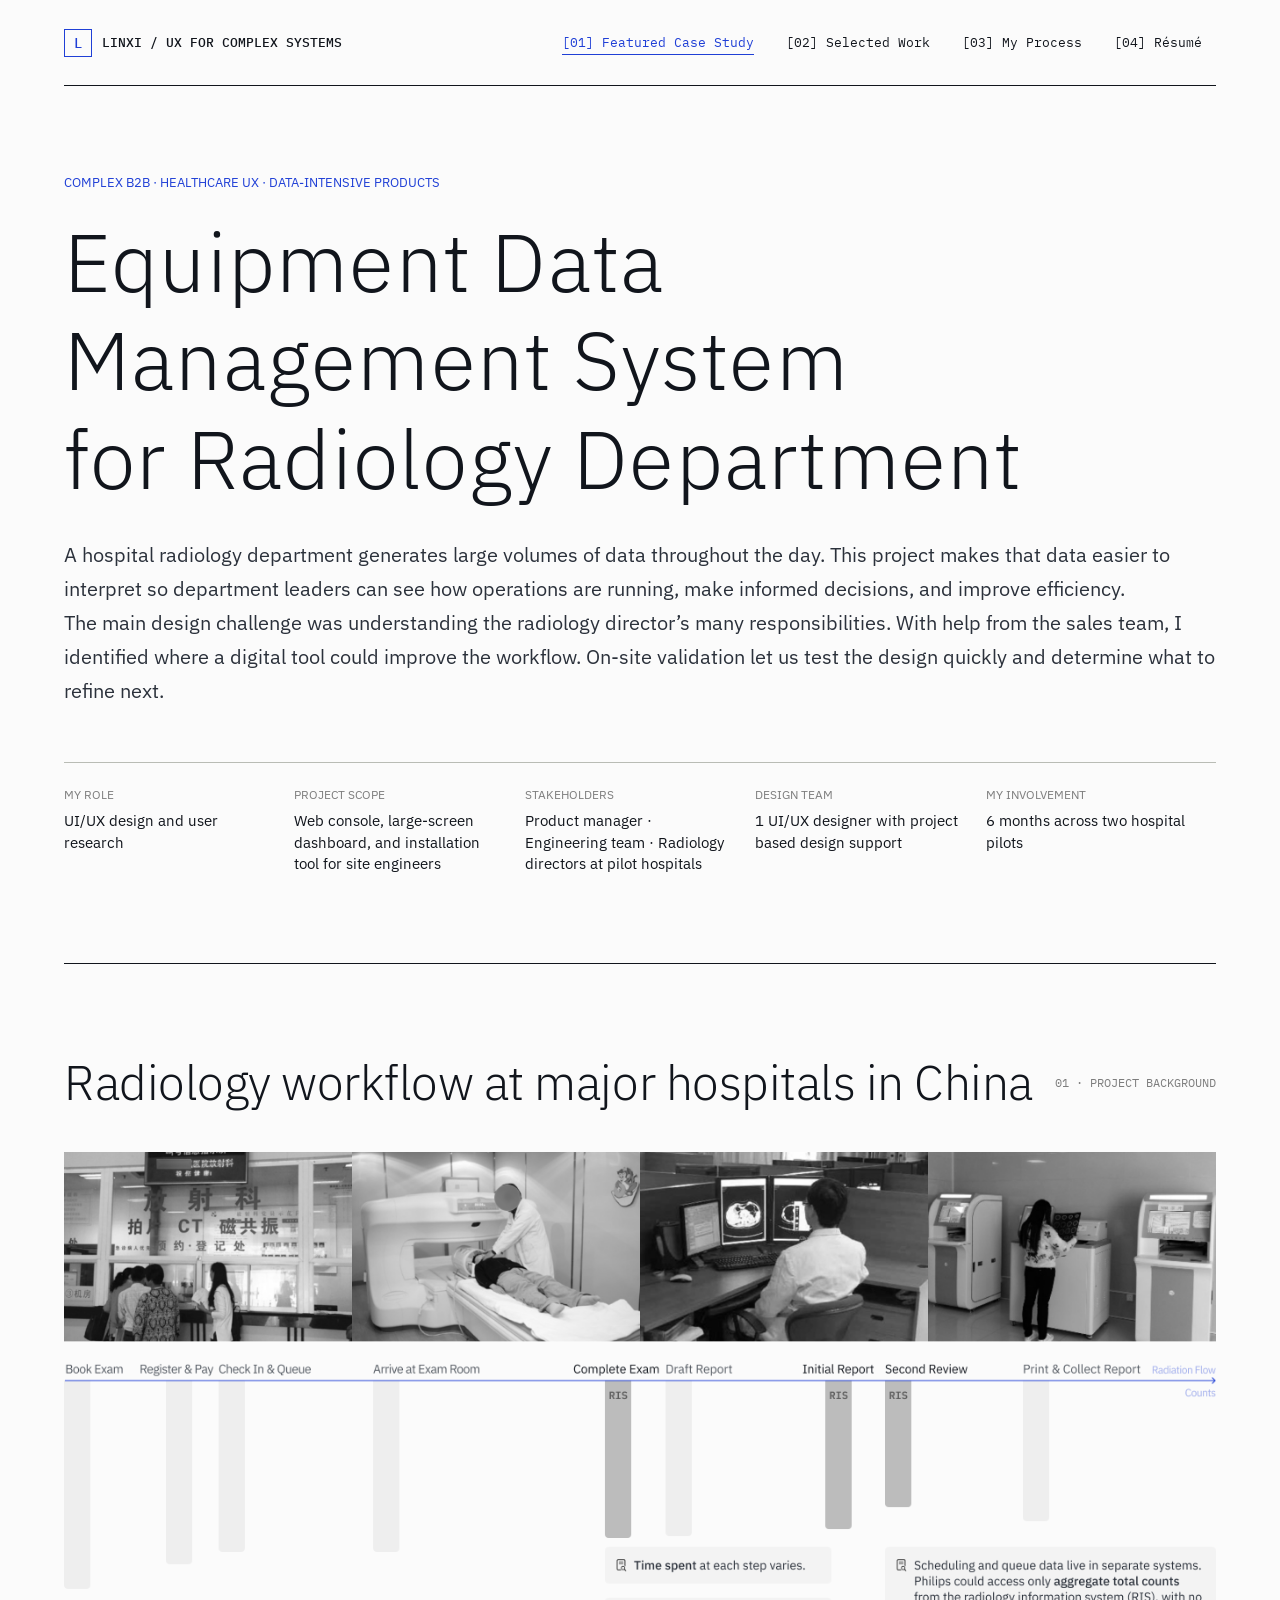
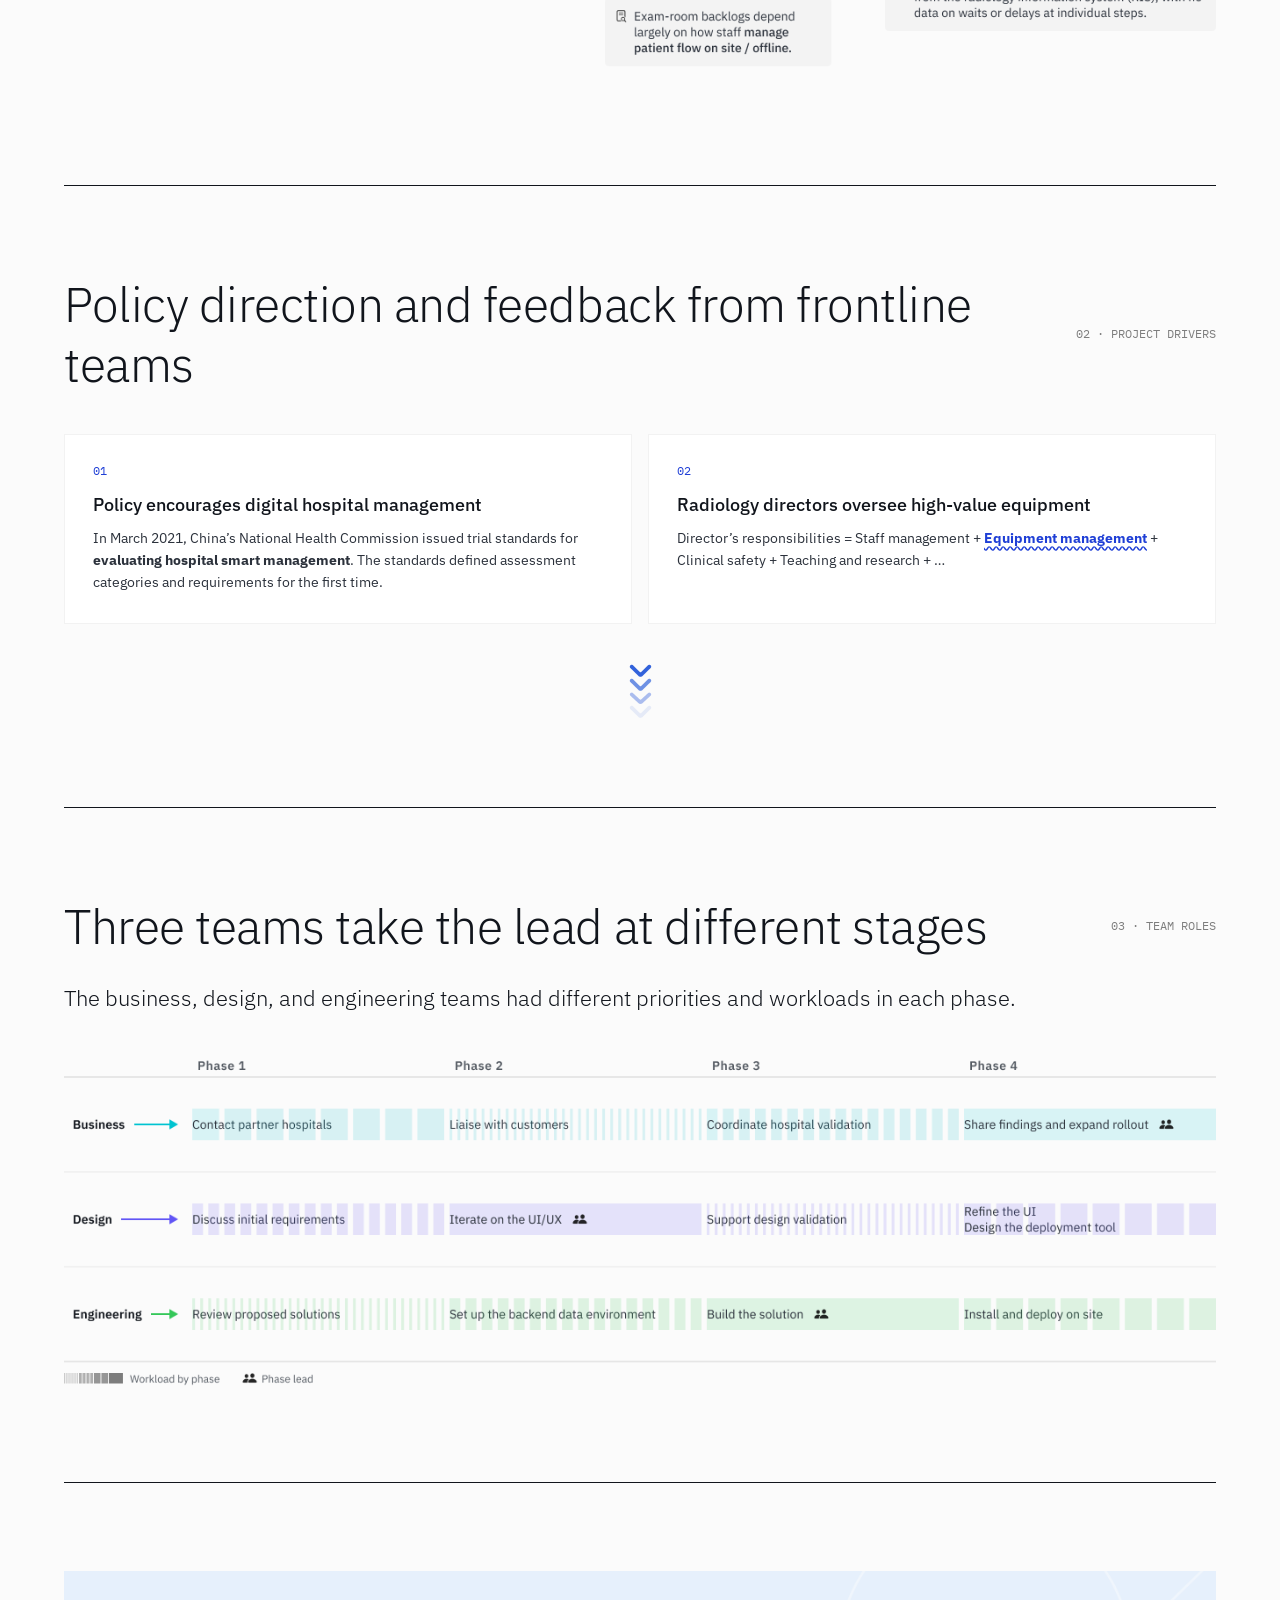
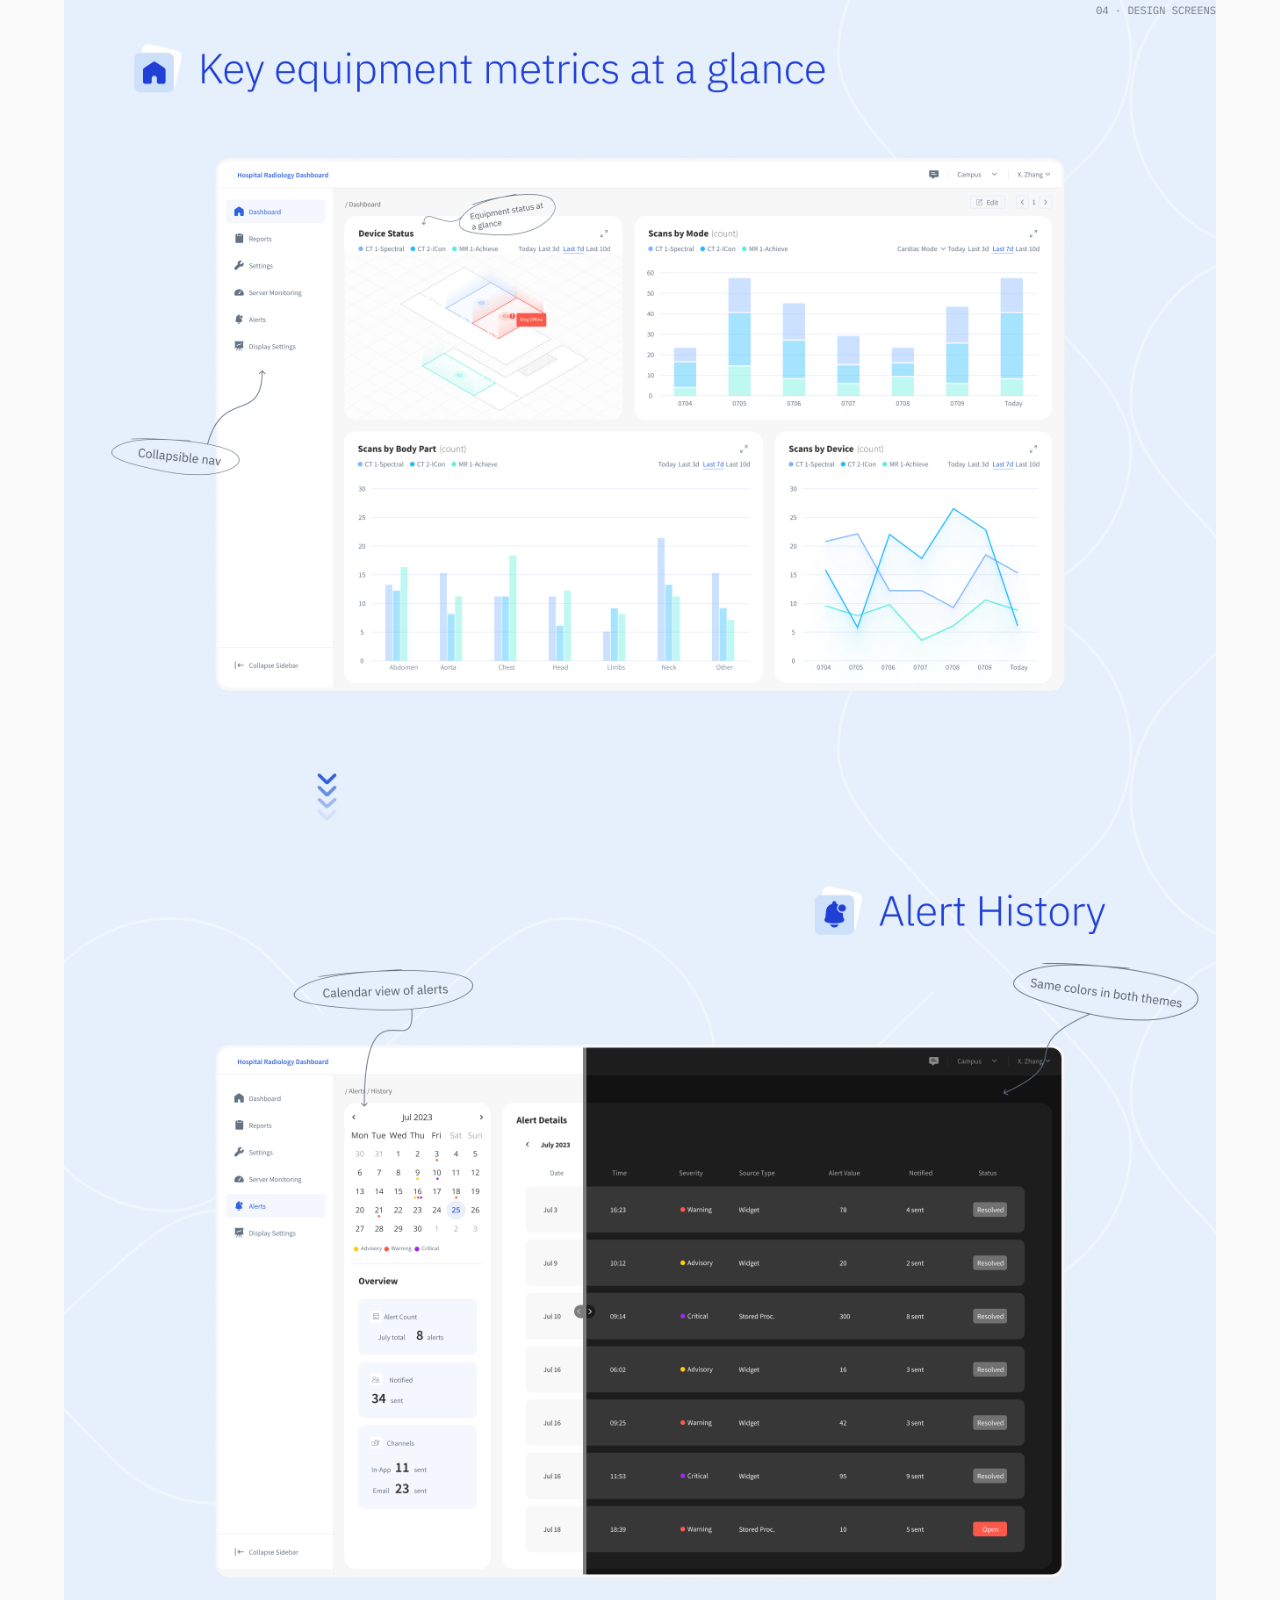
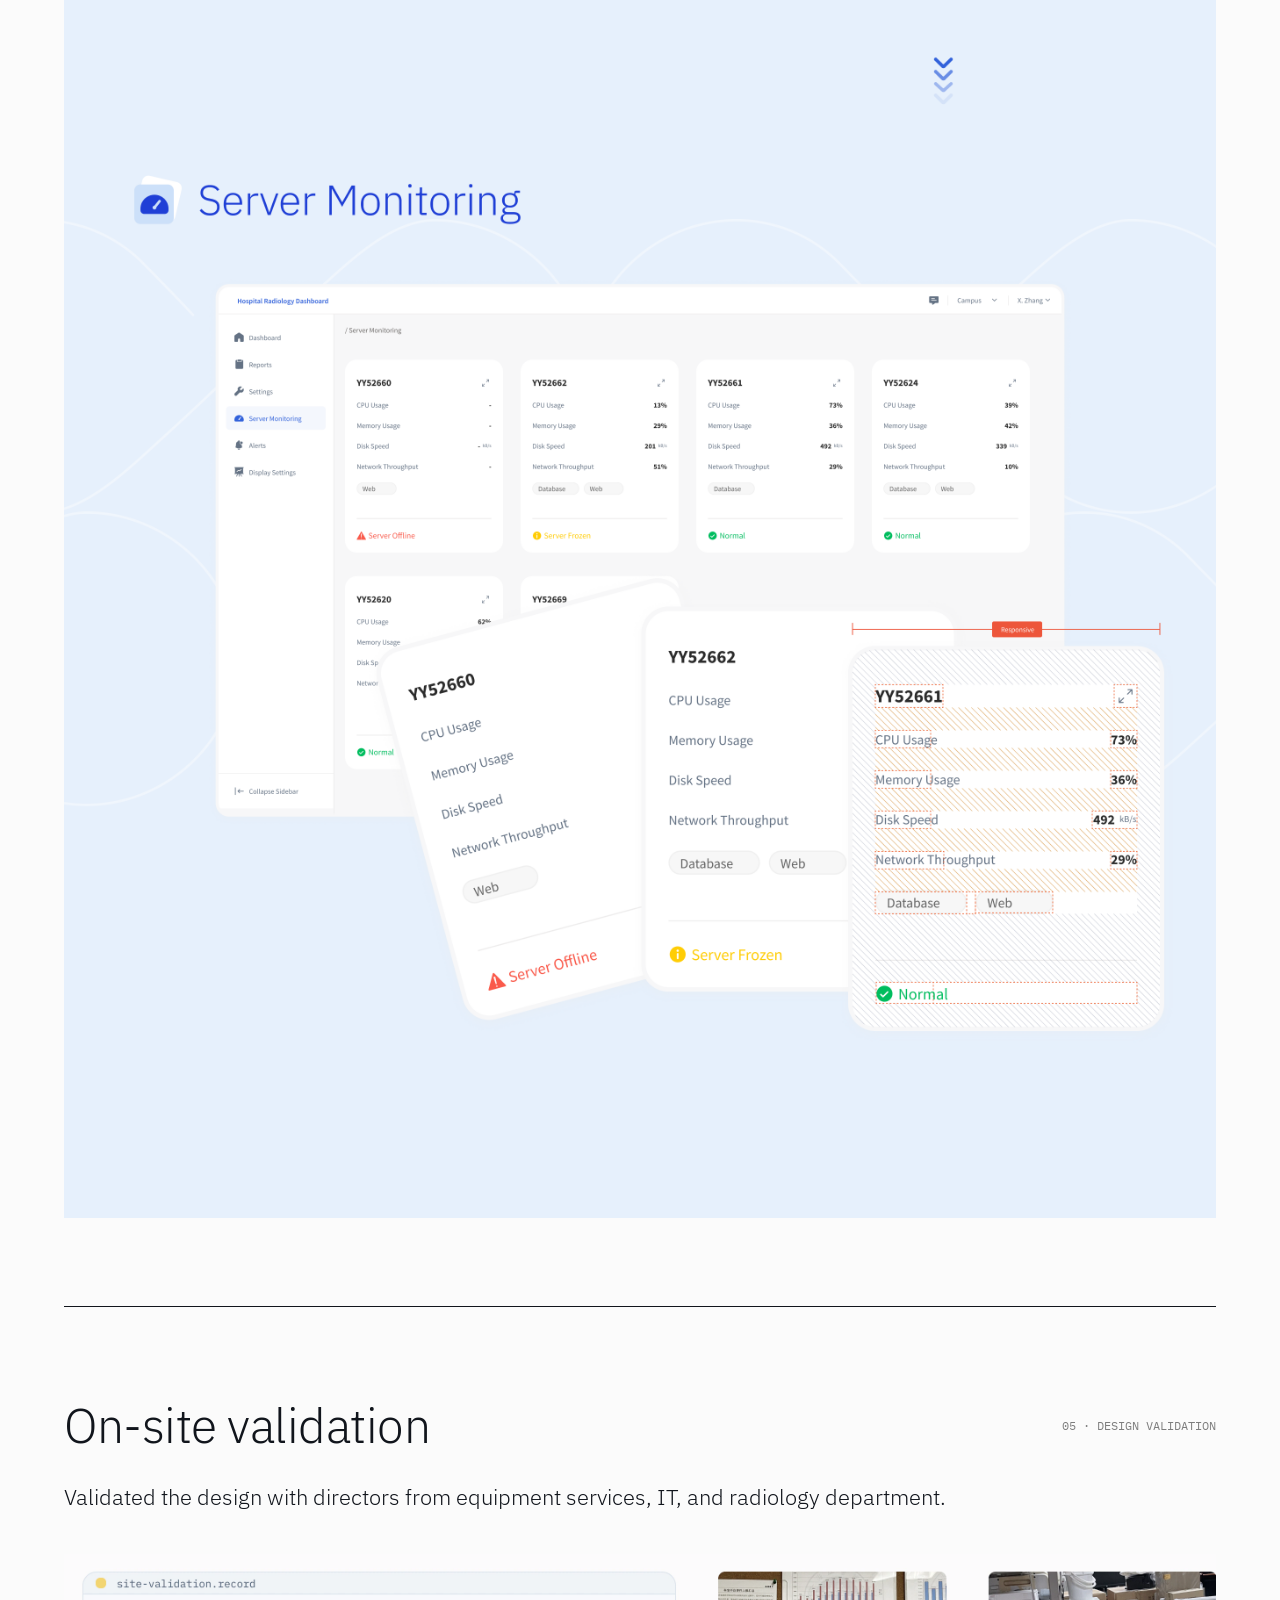
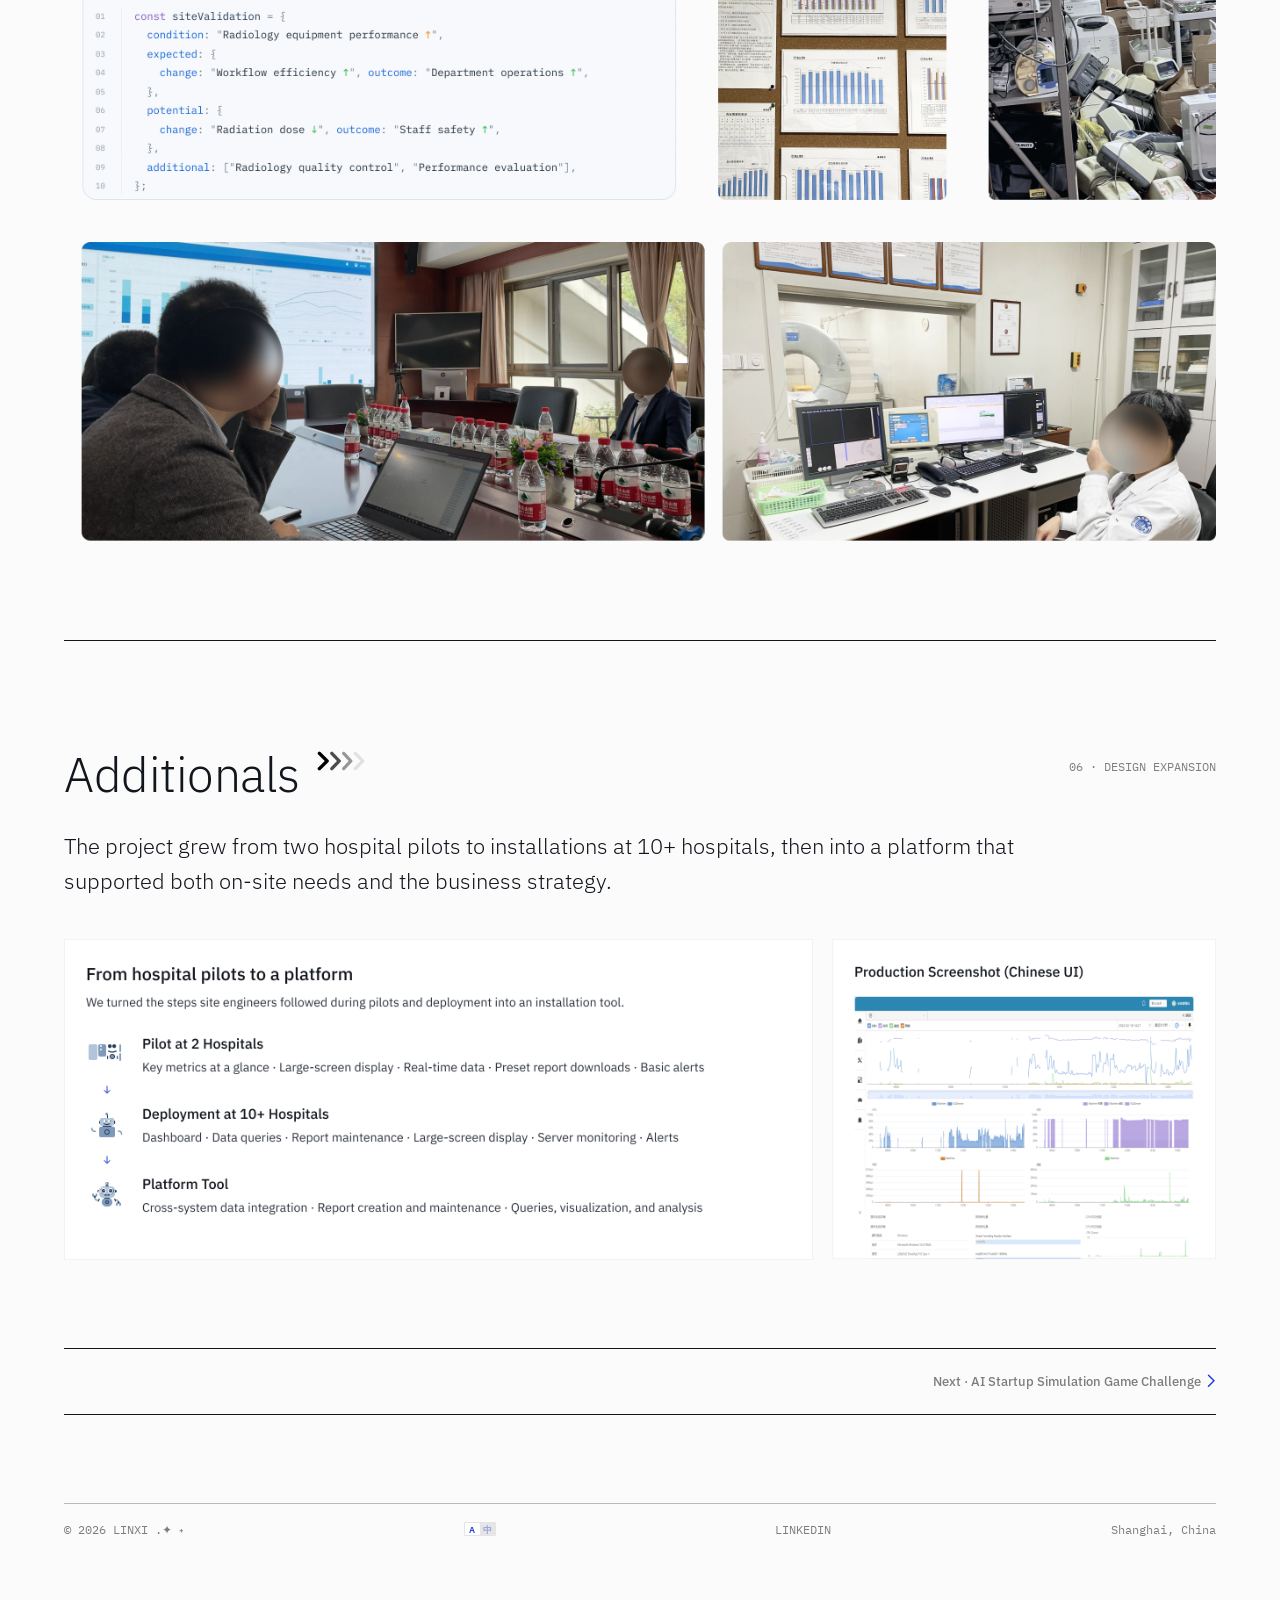
==== commit 33766690: "Publish original Figma equipment management cases at 2× resolution" ====
--- a/equipment-management/index.html
+++ b/equipment-management/index.html
@@ -3,10 +3,10 @@
 <head>
   <meta charset="utf-8">
   <meta name="viewport" content="width=device-width, initial-scale=1">
-  <title>Equipment Management in Hospital Radiology — Linxi Li</title>
-  <meta name="description" content="A Philips hospital radiology UX case study, from two equipment management pilots to deployment at 10+ hospitals.">
-  <meta property="og:title" content="Equipment Management in Hospital Radiology — Linxi Li">
-  <meta property="og:description" content="A Philips hospital radiology UX case study, from two equipment management pilots to deployment at 10+ hospitals.">
+  <title>Equipment Data Management System for Radiology Department — Linxi Li</title>
+  <meta name="description" content="A hospital radiology department generates large volumes of data throughout the day. This project makes that data easier to interpret so department leaders can see how operations are running, make informed decisions, and improve efficiency.">
+  <meta property="og:title" content="Equipment Data Management System for Radiology Department — Linxi Li">
+  <meta property="og:description" content="A hospital radiology department generates large volumes of data throughout the day. This project makes that data easier to interpret so department leaders can see how operations are running, make informed decisions, and improve efficiency.">
   <meta property="og:type" content="article">
   <meta property="og:locale" content="en_US">
   <meta property="og:locale:alternate" content="zh_CN">
@@ -21,11 +21,10 @@
   <link rel="icon" href="../assets/img/favicon.svg" type="image/svg+xml">
   <link rel="preconnect" href="https://fonts.googleapis.com">
   <link rel="preconnect" href="https://fonts.gstatic.com" crossorigin>
-  <link href="https://fonts.googleapis.com/css2?family=IBM+Plex+Mono:wght@400;500;600&amp;family=IBM+Plex+Sans:wght@300;400;500;600&amp;display=swap" rel="stylesheet">
+  <link href="https://fonts.googleapis.com/css2?family=IBM+Plex+Mono:wght@400;500;600&amp;family=IBM+Plex+Sans:wght@300;400;500;600;700&amp;display=swap" rel="stylesheet">
   <link rel="stylesheet" href="../assets/css/style.css">
   <link rel="stylesheet" href="../assets/css/case.css">
-  <link rel="stylesheet" href="../assets/css/equipment.css">
-  <script>document.documentElement.classList.add('js');</script>
+  <link rel="stylesheet" href="../assets/css/equipment.css?v=figma-2x">
 </head>
 <body class="cs equipment-case">
   <header class="site-header" id="top">
@@ -33,13 +32,13 @@
       <div class="site-header__inner">
         <a class="logo" href="../" aria-label="Linxi Li">
           <span class="logo__mark">L</span>
-          <span class="logo__text">Linxi / expertise in complex systems design</span>
+          <span class="logo__text">LINXI / UX FOR COMPLEX SYSTEMS</span>
         </a>
         <nav class="nav" aria-label="Main navigation">
-          <a class="nav__link" href="../#featured">[01] Featured</a>
-          <a class="nav__link is-active" href="../#work">[02] Selected Work</a>
-          <a class="nav__link" href="../#approach">[03] How I Work</a>
-          <a class="nav__link" href="../assets/resume/LinxiLi_Resume.pdf" download="LinxiLi_Resume.pdf">[04] Resume</a>
+          <a class="nav__link is-active" href="../#featured">[01] Featured Case Study</a>
+          <a class="nav__link" href="../#work">[02] Selected Work</a>
+          <a class="nav__link" href="../#approach">[03] My Process</a>
+          <a class="nav__link" href="../assets/resume/LinxiLi_Resume.pdf" download="LinxiLi_Resume.pdf">[04] Résumé</a>
         </nav>
       </div>
     </div>
@@ -48,143 +47,97 @@
 
   <main class="page">
     <section class="cs-hero" aria-labelledby="cs-title">
-      <p class="cs-hero__eyebrow">Philips · Healthcare UX · Data-intensive products</p>
-      <h1 class="cs-hero__title" id="cs-title">Equipment Management in Hospital Radiology</h1>
-      <p class="eq-status"><strong>Case study in progress</strong> <time datetime="2026-11-20">Updated November 20, 2026</time></p>
-      <div class="cs-hero__copy">
-        <p>Radiology directors oversee high-value equipment across a department. At Philips, I worked on a web console and large-screen display that brought equipment status and use together so directors could review department operations at a glance.</p>
-        <p>I spent six months on UI/UX design and user research across two hospital pilots. With support from the business team, I contributed to early requirements discussions, iterated the interface, supported on-site design reviews, and designed the interface for the site engineers’ installation tool.</p>
-      </div>
+      <p class="cs-hero__eyebrow">COMPLEX B2B · HEALTHCARE UX · DATA-INTENSIVE PRODUCTS</p>
+      <h1 class="cs-hero__title" id="cs-title">Equipment Data<br>Management System<br>for Radiology Department</h1>
+      <div class="cs-hero__copy"><p>A hospital radiology department generates large volumes of data throughout the day. This project makes that data easier to interpret so department leaders can see how operations are running, make informed decisions, and improve efficiency.<br>The main design challenge was understanding the radiology director’s many responsibilities. With help from the sales team, I identified where a digital tool could improve the workflow. On-site validation let us test the design quickly and determine what to refine next.</p></div>
       <dl class="cs-meta">
-        <div><dt>My role</dt><dd>UI/UX design and user research</dd></div>
-        <div><dt>Scope</dt><dd>Web console, large-screen display, and installation tool</dd></div>
-        <div><dt>Partners</dt><dd>Product, engineering, sales, and hospital stakeholders</dd></div>
-        <div><dt>Design team</dt><dd>One UI/UX designer with project support</dd></div>
-        <div><dt>My involvement</dt><dd>Six months across two hospital pilots</dd></div>
+        <div><dt>My Role</dt><dd>UI/UX design and user research</dd></div>
+        <div><dt>Project Scope</dt><dd>Web console, large-screen dashboard, and installation tool for site engineers</dd></div>
+        <div><dt>Stakeholders</dt><dd>Product manager · Engineering team · Radiology directors at pilot hospitals</dd></div>
+        <div><dt>Design Team</dt><dd>1 UI/UX designer with project based design support</dd></div>
+        <div><dt>My Involvement</dt><dd>6 months across two hospital pilots</dd></div>
       </dl>
     </section>
 
-    <section class="cs-section" id="background" aria-labelledby="background-title">
+    <section class="cs-section eq-graphic-section" id="background" aria-labelledby="background-title">
       <div class="cs-head">
-        <h2 class="cs-title" id="background-title">What the radiology workflow could tell us</h2>
-        <p class="cs-meta-label">Project background</p>
+        <h2 class="cs-title" id="background-title">Radiology workflow at major hospitals in China</h2>
+        <p class="cs-meta-label">01 · Project Background</p>
       </div>
-      <img class="eq-workflow" src="../assets/img/equipment/workflow-strip.webp" width="1312" height="216" loading="lazy" decoding="async" alt="Four scenes from a radiology exam workflow, from check-in and scanning to report review and collection.">
-      <ol class="eq-steps">
-        <li>Book exam</li>
-        <li>Register and pay</li>
-        <li>Check in and queue</li>
-        <li>Arrive at exam room</li>
-        <li>Complete exam</li>
-        <li>Draft report</li>
-        <li>Initial report</li>
-        <li>Second review</li>
-        <li>Collect report</li>
-      </ol>
-      <p class="cs-lead">Scheduling and queue data lived in separate hospital systems. The radiology information system (RIS) provided aggregate counts, including exam completions and reporting counts. It lacked the queue length and waiting time at each step. Since on-site staff also help manage patient flow, the available data supported a clearer view of equipment activity than of patient delays.</p>
+      <figure class="eq-figure"><img src="../assets/img/equipment-original/workflow-en.webp" width="2624" height="1240" alt="Book Exam Register &amp; Pay Check In &amp; Queue Arrive at Exam Room Complete Exam Draft Report Initial Report Second Review Print &amp; Collect Report Time spent at each step varies. Scheduling and queue data live in separate systems. Philips could access only aggregate total counts from the radiology information system (RIS), with no data on waits or delays at individual steps. Exam-room backlogs depend largely on how staff manage patient flow on site / offline. Radiation Flow
+Counts RIS RIS RIS" loading="lazy" decoding="async"></figure>
     </section>
 
-    <section class="cs-section" id="drivers" aria-labelledby="drivers-title">
+    <section class="cs-section eq-graphic-section" id="drivers" aria-labelledby="drivers-title">
       <div class="cs-head">
-        <h2 class="cs-title" id="drivers-title">Why we focused on equipment management</h2>
-        <p class="cs-meta-label">Project drivers</p>
+        <h2 class="cs-title" id="drivers-title">Policy direction and feedback from frontline teams</h2>
+        <p class="cs-meta-label">02 · Project Drivers</p>
       </div>
       <div class="eq-drivers">
-        <article><h3>Hospital management was moving toward digital tools</h3><p>In March 2021, China’s National Health Commission published trial standards for evaluating digital hospital management.</p><p><a href="https://www.nhc.gov.cn/wjw/c100175/202103/981ae0011a0a4c498c0d81acd430c8d5.shtml">Read the National Health Commission notice</a></p></article>
-        <article><h3>Directors needed visibility into high-value equipment</h3><p>Frontline feedback helped narrow the scope to equipment management, one of several responsibilities radiology directors balance alongside staffing, clinical safety, teaching, and research.</p></article>
+        <article class="eq-driver">
+          <p class="eq-driver__index">01</p>
+          <h3>Policy encourages digital hospital management</h3>
+          <p>In March 2021, China’s National Health Commission issued trial standards for <strong class="eq-emphasis-01">evaluating hospital smart management</strong>. The standards defined assessment categories and requirements for the first time.</p>
+        </article>
+        <article class="eq-driver">
+          <p class="eq-driver__index">02</p>
+          <h3>Radiology directors oversee high-value equipment</h3>
+          <p>Director’s responsibilities = Staff management + <strong class="eq-emphasis-02">Equipment management</strong> + Clinical safety + Teaching and research + …</p>
+        </article>
       </div>
+      <img class="eq-drivers__marker" src="../assets/img/equipment-original/drivers-marker.webp" width="23" height="55" alt="">
     </section>
 
-    <section class="cs-section" id="team" aria-labelledby="team-title">
+    <section class="cs-section eq-graphic-section" id="team" aria-labelledby="team-title">
       <div class="cs-head">
-        <h2 class="cs-title" id="team-title">How business, design, and engineering worked together</h2>
-        <p class="cs-meta-label">Team roles</p>
+        <h2 class="cs-title" id="team-title">Three teams take the lead at different stages</h2>
+        <p class="cs-meta-label">03 · Team Roles</p>
       </div>
-      <div class="eq-team-wrap" role="region" aria-labelledby="team-title" tabindex="0">
-        <table class="eq-team">
-          <thead>
-            <tr><th scope="col">Team</th><th scope="col">Define the scope</th><th scope="col">Design and prepare data</th><th scope="col">Build and review</th><th scope="col">Deploy and expand</th></tr>
-          </thead>
-          <tbody>
-          <tr><th scope="row">Business</th><td>Contact partner hospitals</td><td>Liaise with hospital teams</td><td>Coordinate on-site design review</td><td class="eq-lead"><strong>Share findings and expand rollout</strong></td></tr>
-          <tr><th scope="row">Design</th><td>Discuss initial requirements</td><td class="eq-lead"><strong>Iterate on the UI/UX</strong></td><td>Support on-site design review</td><td>Refine the UI and design the deployment tool</td></tr>
-          <tr><th scope="row">Engineering</th><td>Review proposed solutions</td><td>Set up the backend data environment</td><td class="eq-lead"><strong>Build the solution</strong></td><td>Install and deploy on site</td></tr>
-          </tbody>
-        </table>
-      </div>
+      <p class="cs-lead">The business, design, and engineering teams had different priorities and workloads in each phase.</p>
+      <figure class="eq-figure"><img src="../assets/img/equipment-original/team-en.webp" width="2624" height="772" alt="Phase 1 Phase 2 Phase 3 Phase 4 Business Contact partner hospitals Liaise with customers Coordinate hospital validation Share findings and expand rollout Design Discuss initial requirements Iterate on the UI/UX Support design validation Refine the UI
+Design the deployment tool Engineering Review proposed solutions Set up the backend data environment Build the solution Install and deploy on site Workload by phase Phase lead" loading="lazy" decoding="async"></figure>
     </section>
 
-    <section class="cs-section" id="design" aria-labelledby="design-title">
-      <div class="cs-head">
-        <h2 class="cs-title" id="design-title">Equipment status, alert history, and system health</h2>
-        <p class="cs-meta-label">Design screens</p>
-      </div>
-      <div class="eq-screens">
-        <figure class="eq-screen">
-          <h3>Equipment overview</h3>
-          <button type="button" class="eq-screen__zoom" data-zoom aria-label="Enlarge design screenshot · Equipment overview">
-            <img src="../assets/img/equipment/dashboard-en.webp" width="980" height="620" loading="lazy" decoding="async" alt="Radiology dashboard design with device status and charts of exam activity.">
-          </button>
-          <figcaption>The overview puts device status first, alongside exam counts by modality, body region, and device. Directors can use these views to identify a device or activity trend to investigate.</figcaption>
-        </figure>
-        <figure class="eq-screen">
-          <h3>Alert history</h3>
-          <button type="button" class="eq-screen__zoom" data-zoom aria-label="Enlarge design screenshot · Alert history">
-            <img src="../assets/img/equipment/alert-en.webp" width="980" height="620" loading="lazy" decoding="async" alt="Alert history design comparing light and dark themes, with a calendar, severity, notifications, and resolution status.">
-          </button>
-          <figcaption>The calendar and history table surface when an alert fired, its severity, which notifications were sent, and its current status. The light and dark themes use the same colors for severity.</figcaption>
-        </figure>
-        <figure class="eq-screen">
-          <h3>Server monitoring</h3>
-          <button type="button" class="eq-screen__zoom" data-zoom aria-label="Enlarge design screenshot · Server monitoring">
-            <img src="../assets/img/equipment/servers-en.webp" width="1092" height="850" loading="lazy" decoding="async" alt="Server monitoring design with normal, frozen, and offline states and close-ups of the status cards.">
-          </button>
-          <figcaption>The monitoring view groups CPU, memory, disk, and network metrics by server and distinguishes normal, frozen, and offline states. This gives technical teams a place to start investigating a system issue.</figcaption>
-        </figure>
-      </div>
+    <section class="cs-section eq-graphic-section" id="design" aria-labelledby="design-title">
+      <h2 class="eq-visually-hidden" id="design-title">04 · Design Screens</h2>
+      <figure class="eq-figure"><img src="../assets/img/equipment-original/design-en.webp" width="2624" height="6486" alt="Key equipment metrics at a glance Equipment status at a glance Collapsible nav Alert History Same colors in both themes Calendar view of alerts Server Monitoring" loading="lazy" decoding="async"></figure>
     </section>
 
-    <section class="cs-section" id="review" aria-labelledby="review-title">
+    <section class="cs-section eq-graphic-section" id="review" aria-labelledby="review-title">
       <div class="cs-head">
-        <h2 class="cs-title" id="review-title">Reviewing the design with hospital teams</h2>
-        <p class="cs-meta-label">On-site review</p>
+        <h2 class="cs-title" id="review-title">On-site validation</h2>
+        <p class="cs-meta-label">05 · Design Validation</p>
       </div>
-      <p class="cs-lead">We reviewed the design on site with representatives from radiology, equipment services, and IT. Discussions covered how a clearer view of equipment and activity might support department management. Workflow efficiency, radiation dose, and staff safety were topics for further evaluation.</p>
+      <p class="cs-lead">Validated the design with directors from equipment services, IT, and radiology department.</p>
+      <figure class="eq-figure"><img src="../assets/img/equipment-original/validation-en.webp" width="2624" height="1362" alt="Site validation record and hospital site photos site-validation.record const siteValidation = {   condition: &quot;Radiology equipment performance ↑&quot;,   expected: {     change: &quot;Workflow efficiency ↑&quot;, outcome: &quot;Department operations ↑&quot;,   },   potential: {     change: &quot;Radiation dose ↓&quot;, outcome: &quot;Staff safety ↑&quot;,   },   additional: [&quot;Radiology quality control&quot;, &quot;Performance evaluation&quot;], };" loading="lazy" decoding="async"></figure>
     </section>
 
-    <section class="cs-section" id="rollout" aria-labelledby="rollout-title">
+    <section class="cs-section eq-graphic-section" id="rollout" aria-labelledby="rollout-title">
       <div class="cs-head">
-        <h2 class="cs-title" id="rollout-title">From two hospital pilots to a platform</h2>
-        <p class="cs-meta-label">Rollout</p>
+        <h2 class="cs-title" id="rollout-title">Additionals<img class="eq-rollout__marker" src="../assets/img/equipment-original/rollout-marker.webp" width="48" height="60" alt=""></h2>
+        <p class="cs-meta-label">06 · Design Expansion</p>
       </div>
-      <p class="cs-lead">The team used the steps site engineers followed during the pilots and rollout to design a reusable installation tool.</p>
-      <ol class="eq-milestones">
-        <li><h3>Pilot at two hospitals</h3><p>Key equipment metrics, a large-screen display, live equipment data, preset report downloads, and basic alerts.</p></li>
-        <li><h3>Installation at 10+ hospitals</h3><p>Dashboard, data queries, report maintenance, large-screen display, server monitoring, and alerts.</p></li>
-        <li><h3>Platform development</h3><p>Cross-system data integration and expanded tools for creating reports, querying, visualizing, and analyzing data.</p></li>
-      </ol>
+      <p class="cs-lead">The project grew from two hospital pilots to installations at 10+ hospitals, then into a platform that supported both on-site needs and the business strategy.</p>
+      <figure class="eq-figure"><img src="../assets/img/equipment-original/rollout-en.webp" width="2624" height="732" alt="From hospital pilots to a platform We turned the steps site engineers followed during pilots and deployment into an installation tool. Pilot at 2 Hospitals Key metrics at a glance · Large-screen display · Real-time data · Preset report downloads · Basic alerts ↓ Deployment at 10+ Hospitals Dashboard · Data queries · Report maintenance · Large-screen display · Server monitoring · Alerts ↓ Platform Tool Cross-system data integration · Report creation and maintenance · Queries, visualization, and analysis Production Screenshot (Chinese UI)" loading="lazy" decoding="async"></figure>
     </section>
 
     <nav class="cs-project-nav" aria-label="Project navigation">
       <a class="cs-project-nav__link" href="../#startup-challenge">
-        <span>Next · Startup Challenge AI-Simulated Game</span>
+        <span>Next · AI Startup Simulation Game Challenge</span>
         <img src="../assets/img/project-next-en.svg" width="9" height="14" alt="">
       </a>
     </nav>
 
     <footer class="footer cs-footer" id="contact">
       <div class="legal">
-        <p>© 2026 LINXI&nbsp;&nbsp;.✦ ˖</p>
-        <a class="lang-toggle" href="../zh/equipment-management/" hreflang="zh-CN" data-lang-switch aria-label="切换到中文" lang="zh-CN"><span class="is-on">A</span><span>中</span></a>
+        <p>© 2026 LINXI  .✦ ˖</p>
+        <a class="lang-toggle" href="../zh/equipment-management/" hreflang="zh-CN" data-lang-switch aria-label="切换到中文" lang="zh-CN"><span class="is-on" lang="en">A</span><span lang="zh-CN">中</span></a>
         <a href="https://www.linkedin.com/in/lilinxi/" target="_blank" rel="noopener">LINKEDIN</a>
-        <p>SHANGHAI, CN</p>
+        <p>Shanghai, China</p>
       </div>
     </footer>
   </main>
-  <dialog class="cs-lightbox" aria-label="Enlarge design screenshot">
-    <form method="dialog"><button class="cs-lightbox__close" aria-label="Close">×</button></form>
-    <img alt="">
-  </dialog>
+
   <script src="../assets/js/main.js"></script>
   <script src="../assets/js/case.js"></script>
 </body>
--- a/assets/css/equipment.css
+++ b/assets/css/equipment.css
@@ -1,207 +1,110 @@
-.equipment-case .cs-hero__title {
-  max-width: 19ch;
-  text-wrap: balance;
+.equipment-case .cs-hero__copy {
+  padding-bottom: 32px;
 }
 
-.equipment-case .cs-hero__copy {
-  max-width: 69rem;
-  gap: 1rem;
+.equipment-case .eq-graphic-section {
+  gap: 40px;
 }
 
-.eq-status {
-  display: flex;
-  flex-wrap: wrap;
-  align-items: baseline;
-  gap: .4rem 1rem;
-  font-size: .875rem;
-  color: var(--ink-2);
+.equipment-case .cs-head:has(+ .cs-lead) {
+  margin-bottom: -16px;
 }
 
-.eq-status strong {
-  padding: .2rem .6rem;
-  background: #e5eefb;
-  color: #163bac;
-  font-weight: 600;
+.equipment-case .cs-footer {
+  padding-top: var(--section-pad);
 }
 
-.eq-workflow {
+.eq-figure {
+  margin: 0;
+}
+
+.eq-figure img {
   display: block;
   width: 100%;
   height: auto;
 }
 
-.eq-steps,
-.eq-milestones {
-  display: grid;
-  margin: 0;
-  padding: 0;
-  list-style: none;
-}
-
-.eq-steps {
-  grid-template-columns: repeat(9, minmax(0, 1fr));
-  gap: .75rem;
-  margin-bottom: .5rem;
-  padding-top: .65rem;
-  border-top: 2px solid var(--blue);
+.eq-driver {
+  display: flex;
+  flex-direction: column;
+  gap: 10px;
+  min-height: 190px;
+  padding: 28px;
+  border: 1px solid var(--hairline);
+  background: var(--white);
   color: var(--ink-2);
   font-size: .875rem;
-}
-
-.eq-drivers,
-.eq-milestones {
-  display: grid;
-  gap: 1rem;
+  line-height: 1.6;
 }
 
 .eq-drivers {
+  display: grid;
   grid-template-columns: repeat(2, minmax(0, 1fr));
+  gap: 16px;
 }
 
-.eq-milestones {
-  grid-template-columns: repeat(3, minmax(0, 1fr));
+.eq-driver__index {
+  margin-bottom: 4px;
+  color: var(--blue);
+  font: .75rem var(--mono);
 }
 
-.eq-drivers article,
-.eq-milestones li {
-  padding: clamp(1.15rem, 2.5vw, 1.8rem);
-  background: var(--white);
-  border: 1px solid var(--hairline);
+.eq-driver h3 {
+  color: var(--ink);
+  font-size: 1.125rem;
+  font-weight: 500;
+  line-height: 1.4;
 }
 
-.eq-drivers h3,
-.eq-milestones h3 {
-  margin-bottom: .6rem;
-  font-size: 1.15rem;
-  font-weight: 600;
+.eq-emphasis-02 {
+  color: var(--blue);
+  text-decoration: underline wavy;
+  text-underline-offset: .22em;
 }
 
-.eq-drivers p,
-.eq-milestones p,
-.eq-screen figcaption {
-  color: var(--ink-2);
-  font-size: 1rem;
-  line-height: 1.6;
-}
-
-.eq-drivers p + p {
-  margin-top: .75rem;
-}
-
-.eq-drivers a {
-  color: var(--blue);
-  text-decoration: underline;
-  text-underline-offset: .18em;
-}
-
-.eq-team {
-  width: 100%;
-  border-collapse: collapse;
-  table-layout: fixed;
-  text-align: left;
-  font-size: .95rem;
-}
-
-.eq-team th,
-.eq-team td {
-  padding: .85rem .7rem;
-  border-bottom: 1px solid var(--rule);
-  vertical-align: top;
-}
-
-.eq-team thead th:first-child {
-  width: 13%;
-}
-
-.eq-team tbody tr:nth-child(1) td {
-  background: #e6f5f7;
-}
-
-.eq-team tbody tr:nth-child(2) td {
-  background: #eeebfb;
-}
-
-.eq-team tbody tr:nth-child(3) td {
-  background: #e5f2e8;
-}
-
-.eq-team-wrap {
-  overflow-x: auto;
-}
-
-.eq-team .eq-lead {
-  box-shadow: inset 0 -2px var(--blue);
-}
-
-.eq-screens {
-  display: grid;
-  gap: clamp(2.2rem, 6vw, 5rem);
-  padding: clamp(1rem, 5vw, 4rem);
-  background: #e5eefb;
-}
-
-.eq-screen {
-  width: 100%;
+.eq-drivers__marker {
+  display: block;
   margin: 0 auto;
 }
 
-.eq-screen h3 {
-  margin-bottom: 1rem;
-  font-size: clamp(1.5rem, 3vw, 2.75rem);
-  line-height: 1.2;
-  font-weight: 400;
-  color: #163bac;
+.eq-rollout__marker {
+  display: inline-block;
+  max-width: 2.3em;
+  height: auto;
+  margin-inline-start: .35em;
+  vertical-align: .06em;
 }
 
-.eq-screen:nth-child(even) h3 {
-  text-align: right;
+.eq-visually-hidden {
+  position: absolute;
+  width: 1px;
+  height: 1px;
+  overflow: hidden;
+  clip-path: inset(50%);
+  white-space: nowrap;
 }
 
-.eq-screen__zoom {
-  display: block;
-  box-sizing: border-box;
-  width: 100%;
-  max-width: 980px;
-  margin: 0 auto;
-  padding: 0;
-  border: 0;
-  background: transparent;
-  cursor: zoom-in;
-}
-
-.eq-screen__zoom:focus-visible {
-  outline: 2px solid var(--blue);
-  outline-offset: 4px;
-}
-
-.eq-screen__zoom img {
-  display: block;
-  width: 100%;
-  height: auto;
-}
-
-.eq-screen figcaption {
-  max-width: 53rem;
-  margin: .8rem auto 0;
-}
-
-@media (max-width: 800px) {
-  .eq-steps {
-    grid-template-columns: repeat(3, minmax(0, 1fr));
+@media (max-width: 700px) {
+  .equipment-case .eq-graphic-section {
+    gap: 24px;
   }
 
-  .eq-team {
-    min-width: 40rem;
+  .equipment-case .cs-head:has(+ .cs-lead) {
+    margin-bottom: -8px;
+  }
+
+  .eq-drivers {
+    grid-template-columns: 1fr;
+  }
+
+  .eq-driver {
+    min-height: 0;
+    padding: 20px;
   }
 }
 
-@media (max-width: 600px) {
-  .eq-drivers,
-  .eq-milestones {
-    grid-template-columns: 1fr;
-  }
-
-  .eq-screen:nth-child(even) h3 {
-    text-align: left;
+@media (max-width: 420px) {
+  .equipment-case .cs-hero__title {
+    font-size: clamp(30px, 9vw, 40px);
   }
 }
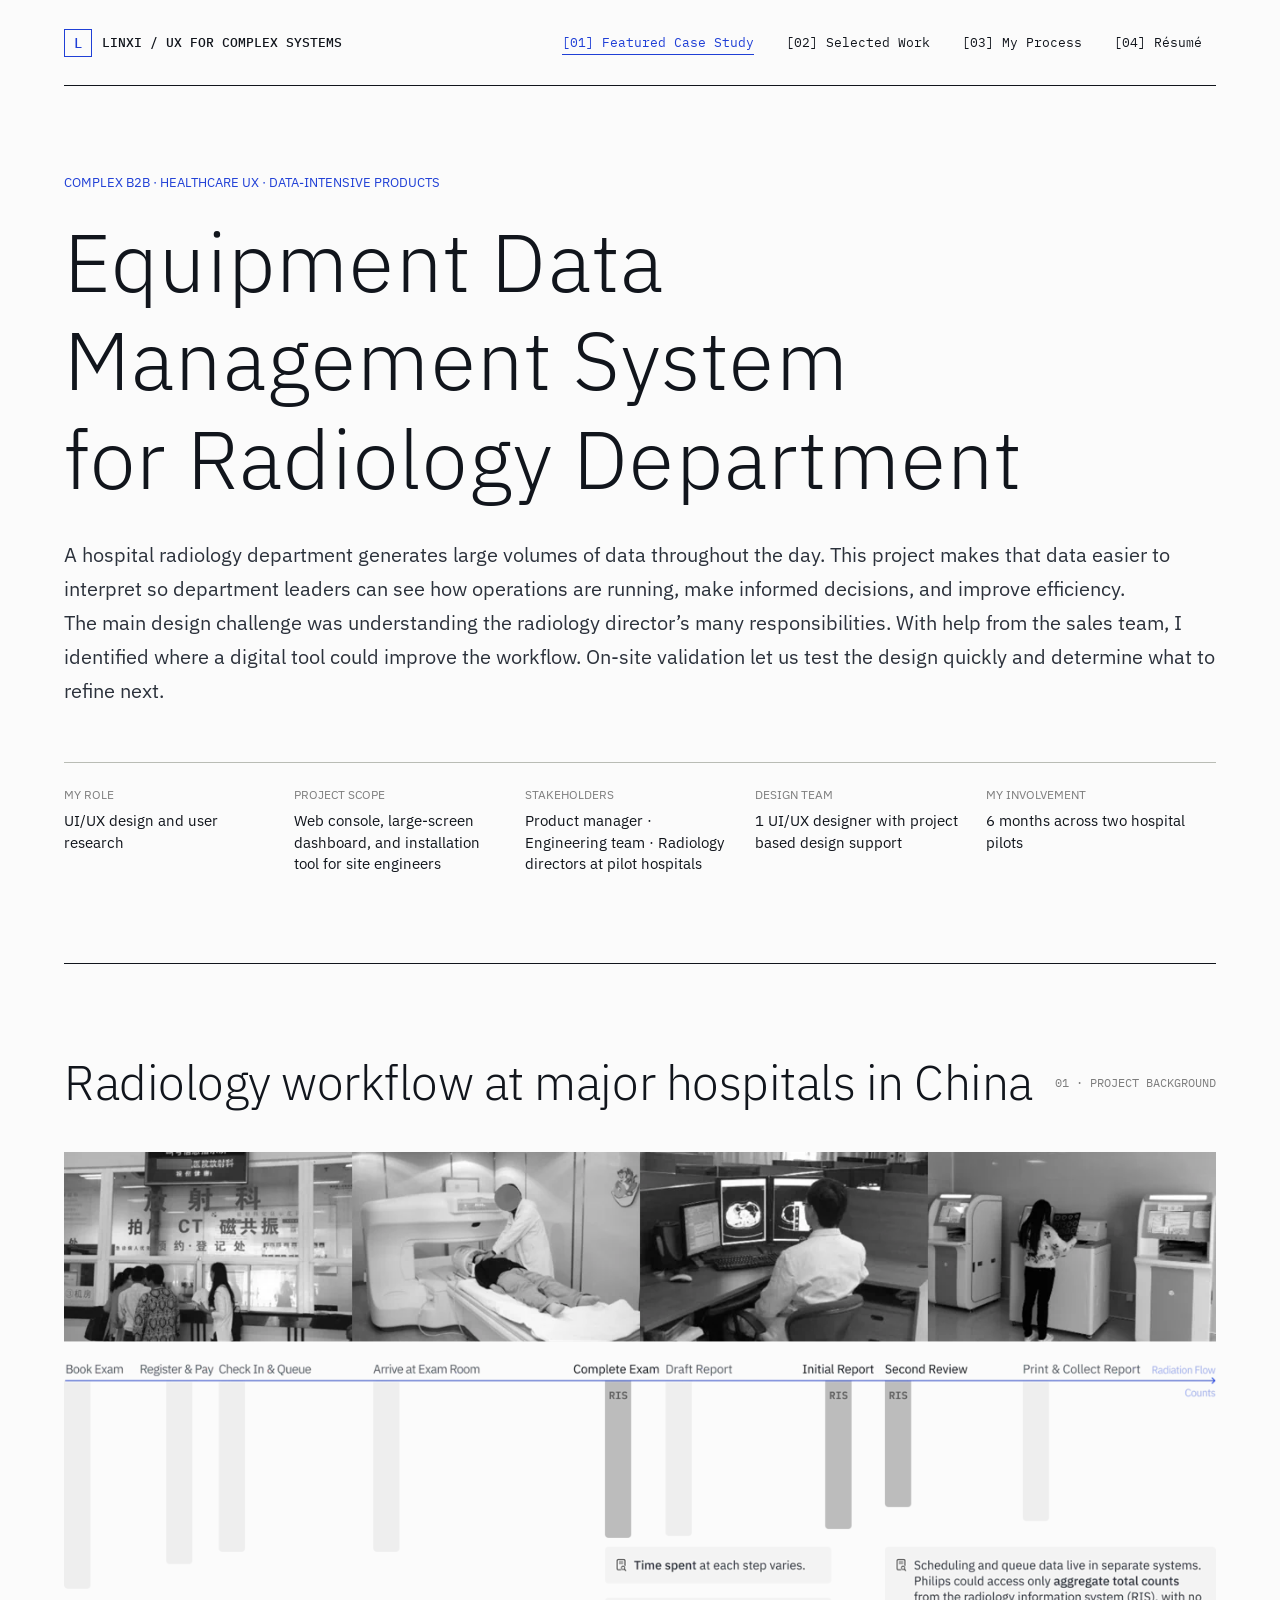
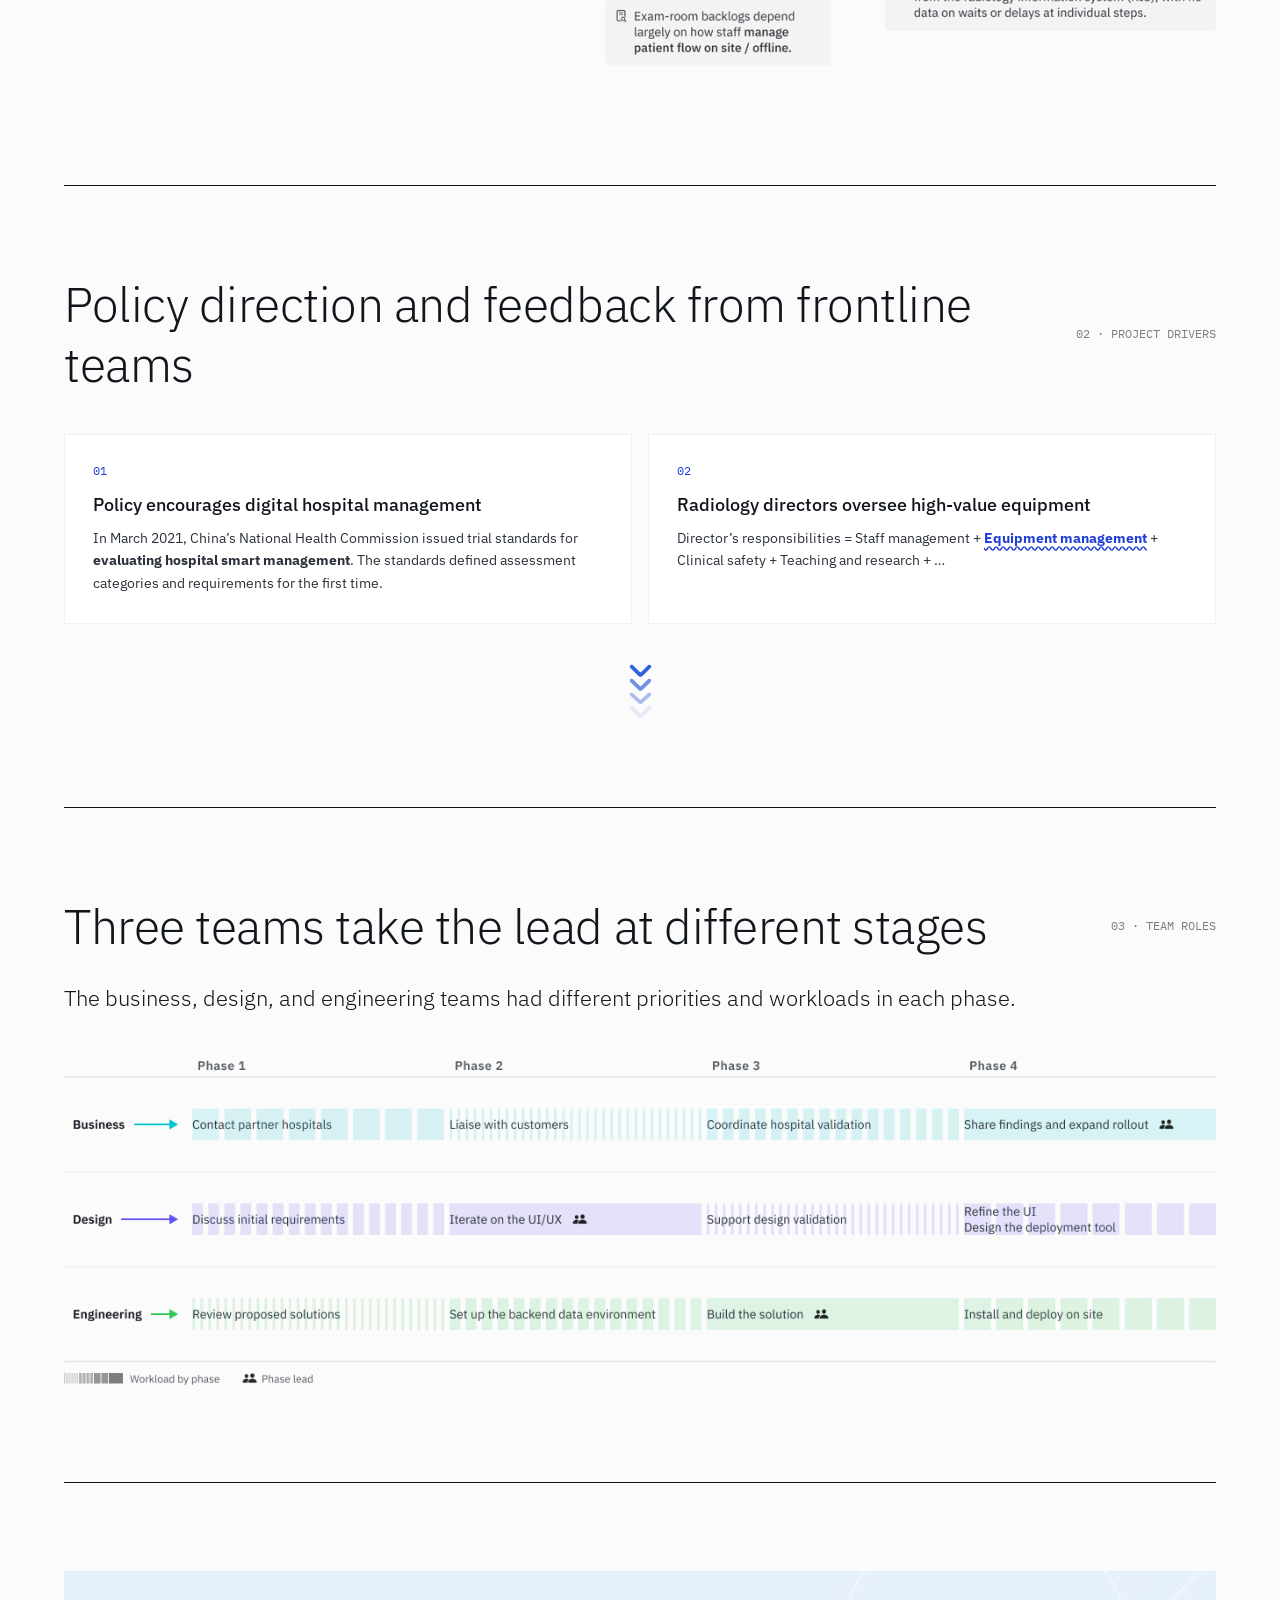
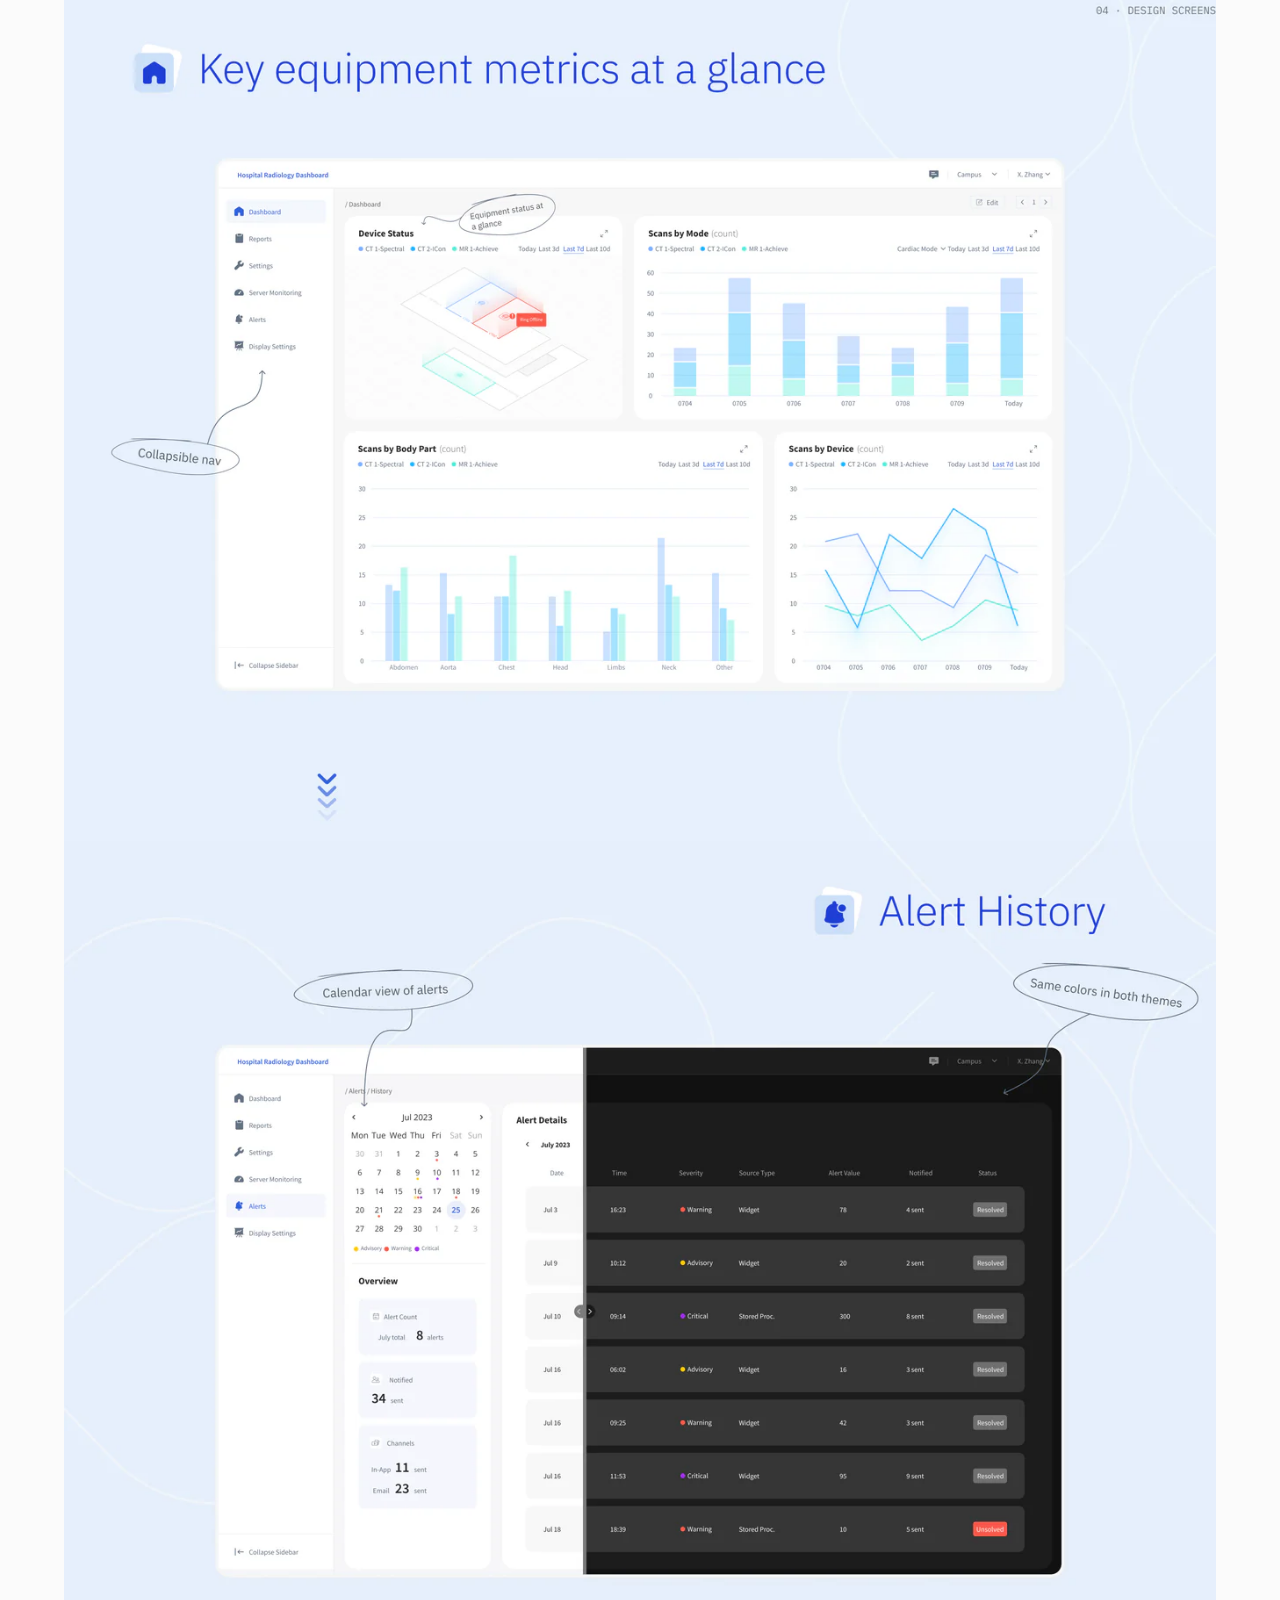
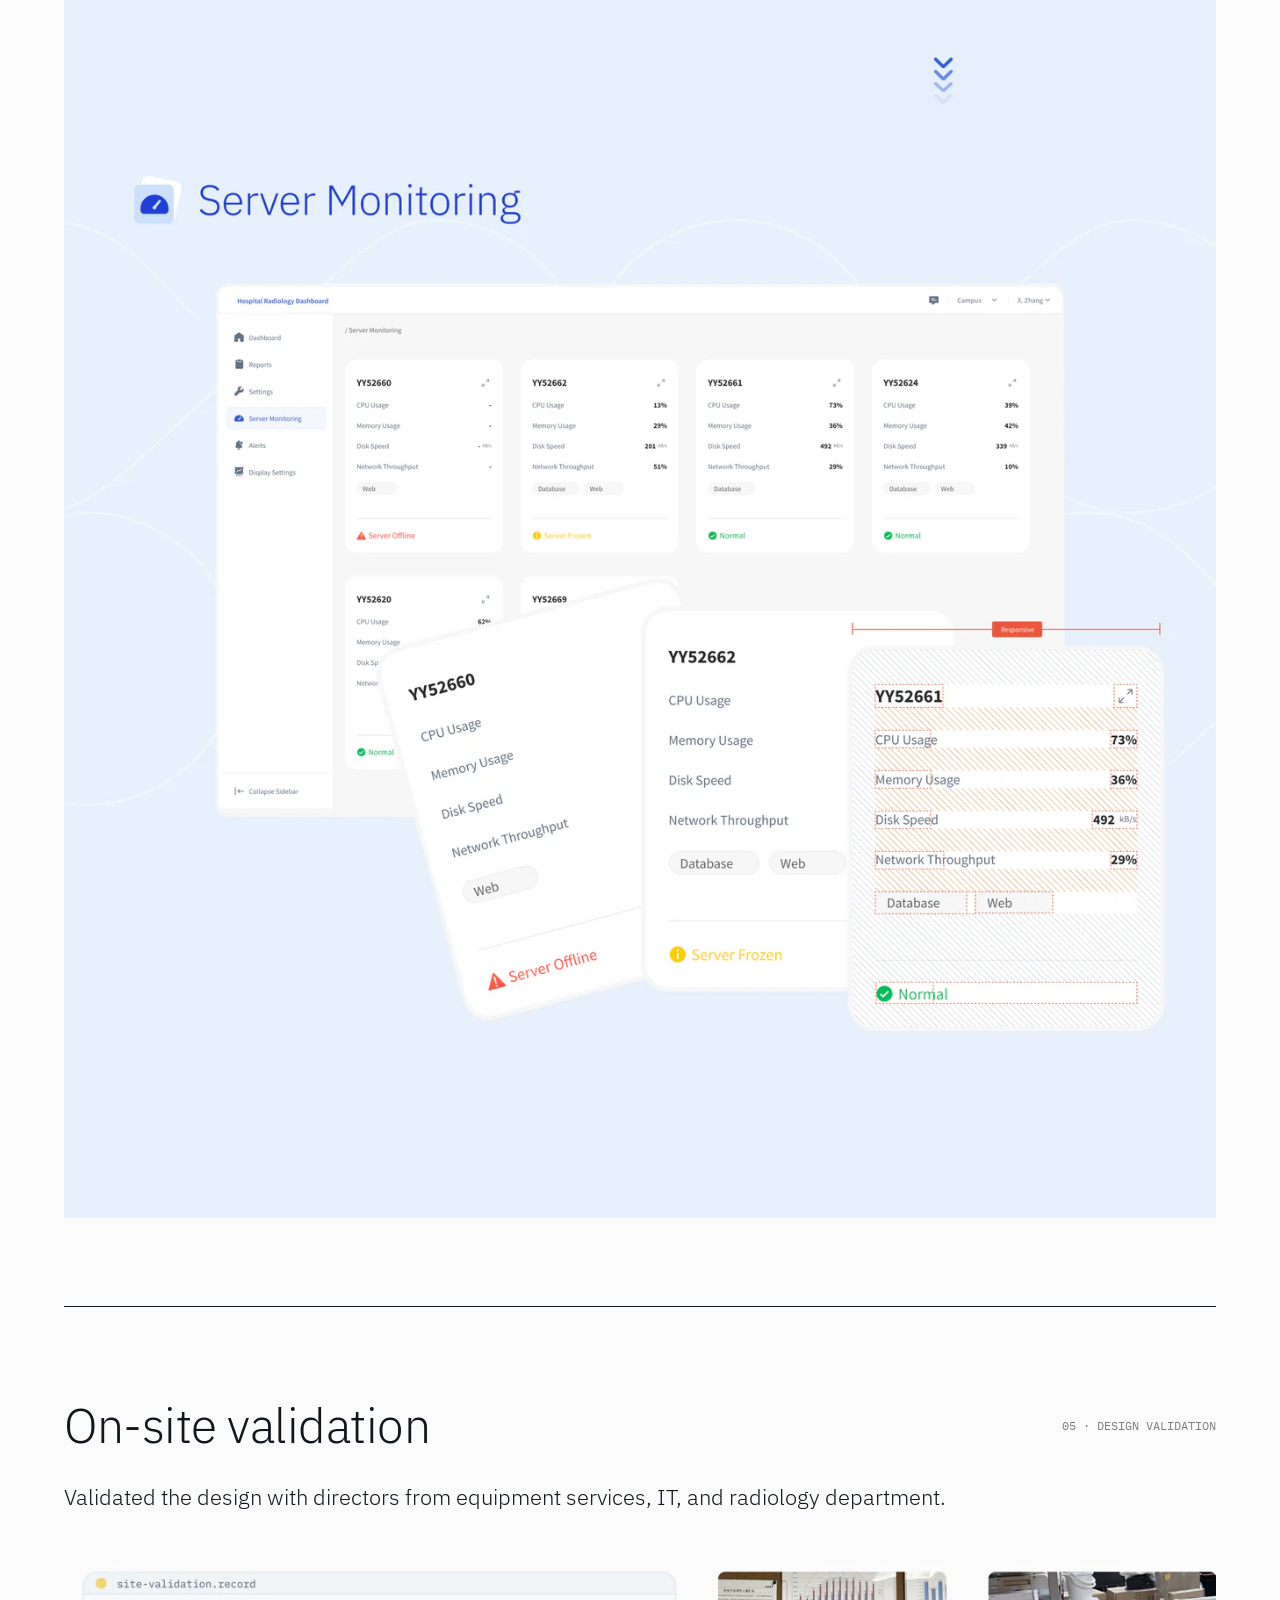
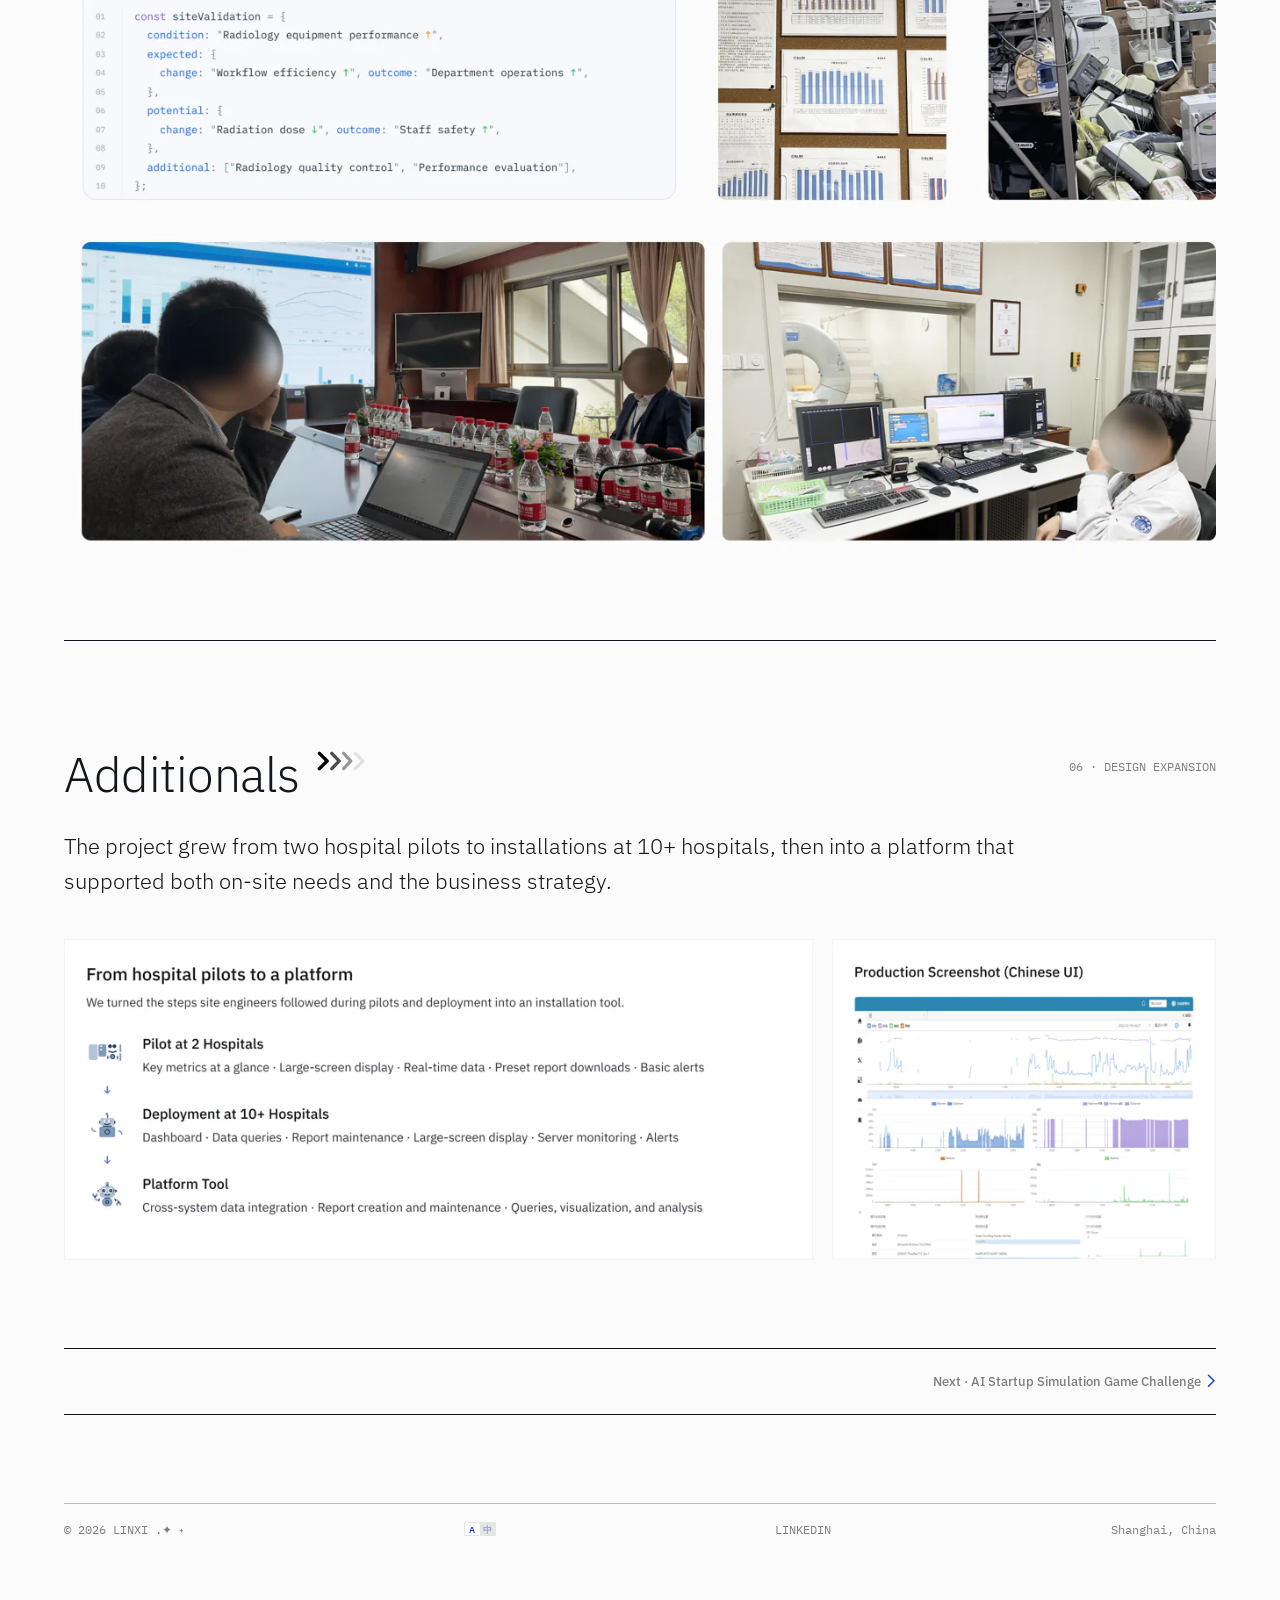
==== commit 645d1a5e: "Speed up equipment case study images and refresh Alert History" ====
--- a/equipment-management/index.html
+++ b/equipment-management/index.html
@@ -64,8 +64,15 @@
         <h2 class="cs-title" id="background-title">Radiology workflow at major hospitals in China</h2>
         <p class="cs-meta-label">01 · Project Background</p>
       </div>
-      <figure class="eq-figure"><img src="../assets/img/equipment-original/workflow-en.webp" width="2624" height="1240" alt="Book Exam Register &amp; Pay Check In &amp; Queue Arrive at Exam Room Complete Exam Draft Report Initial Report Second Review Print &amp; Collect Report Time spent at each step varies. Scheduling and queue data live in separate systems. Philips could access only aggregate total counts from the radiology information system (RIS), with no data on waits or delays at individual steps. Exam-room backlogs depend largely on how staff manage patient flow on site / offline. Radiation Flow
-Counts RIS RIS RIS" loading="lazy" decoding="async"></figure>
+      <figure class="eq-figure">
+        <img src="../assets/img/equipment-original/workflow-en-1312.webp"
+          srcset="../assets/img/equipment-original/workflow-en-768.webp 768w,
+                  ../assets/img/equipment-original/workflow-en-1312.webp 1312w,
+                  ../assets/img/equipment-original/workflow-en-1920.webp 1920w,
+                  ../assets/img/equipment-original/workflow-en-2624.webp 2624w"
+          sizes="(max-width: 760px) calc(100vw - 32px), (max-width: 1100px) calc(100vw - 80px), (max-width: 1440px) calc(100vw - 128px), 1312px"
+          width="2624" height="1240" alt="Book Exam Register &amp; Pay Check In &amp; Queue Arrive at Exam Room Complete Exam Draft Report Initial Report Second Review Print &amp; Collect Report Time spent at each step varies. Scheduling and queue data live in separate systems. Philips could access only aggregate total counts from the radiology information system (RIS), with no data on waits or delays at individual steps. Exam-room backlogs depend largely on how staff manage patient flow on site / offline. Radiation Flow Counts RIS RIS RIS" loading="eager" decoding="async">
+      </figure>
     </section>
 
     <section class="cs-section eq-graphic-section" id="drivers" aria-labelledby="drivers-title">
@@ -94,13 +101,41 @@
         <p class="cs-meta-label">03 · Team Roles</p>
       </div>
       <p class="cs-lead">The business, design, and engineering teams had different priorities and workloads in each phase.</p>
-      <figure class="eq-figure"><img src="../assets/img/equipment-original/team-en.webp" width="2624" height="772" alt="Phase 1 Phase 2 Phase 3 Phase 4 Business Contact partner hospitals Liaise with customers Coordinate hospital validation Share findings and expand rollout Design Discuss initial requirements Iterate on the UI/UX Support design validation Refine the UI
-Design the deployment tool Engineering Review proposed solutions Set up the backend data environment Build the solution Install and deploy on site Workload by phase Phase lead" loading="lazy" decoding="async"></figure>
+      <figure class="eq-figure">
+        <img src="../assets/img/equipment-original/team-en-1312.webp"
+          srcset="../assets/img/equipment-original/team-en-768.webp 768w,
+                  ../assets/img/equipment-original/team-en-1312.webp 1312w,
+                  ../assets/img/equipment-original/team-en.webp 2624w"
+          sizes="(max-width: 760px) calc(100vw - 32px), (max-width: 1100px) calc(100vw - 80px), (max-width: 1440px) calc(100vw - 128px), 1312px"
+          width="2624" height="772" alt="Phase 1 Phase 2 Phase 3 Phase 4 Business Contact partner hospitals Liaise with customers Coordinate hospital validation Share findings and expand rollout Design Discuss initial requirements Iterate on the UI/UX Support design validation Refine the UI Design the deployment tool Engineering Review proposed solutions Set up the backend data environment Build the solution Install and deploy on site Workload by phase Phase lead" loading="lazy" decoding="async">
+      </figure>
     </section>
 
     <section class="cs-section eq-graphic-section" id="design" aria-labelledby="design-title">
       <h2 class="eq-visually-hidden" id="design-title">04 · Design Screens</h2>
-      <figure class="eq-figure"><img src="../assets/img/equipment-original/design-en.webp" width="2624" height="6486" alt="Key equipment metrics at a glance Equipment status at a glance Collapsible nav Alert History Same colors in both themes Calendar view of alerts Server Monitoring" loading="lazy" decoding="async"></figure>
+      <figure class="eq-figure">
+        <img src="../assets/img/equipment-original/design-dashboard-en-1312.webp"
+          srcset="../assets/img/equipment-original/design-dashboard-en-768.webp 768w,
+                  ../assets/img/equipment-original/design-dashboard-en-1312.webp 1312w,
+                  ../assets/img/equipment-original/design-dashboard-en-1920.webp 1920w,
+                  ../assets/img/equipment-original/design-dashboard-en-2624.webp 2624w"
+          sizes="(max-width: 760px) calc(100vw - 32px), (max-width: 1100px) calc(100vw - 80px), (max-width: 1440px) calc(100vw - 128px), 1312px"
+          width="2624" height="1982" alt="Key equipment metrics and equipment status at a glance, with a collapsible navigation sidebar." loading="lazy" decoding="async">
+        <img src="../assets/img/equipment-original/design-alerts-en-1312.webp"
+          srcset="../assets/img/equipment-original/design-alerts-en-768.webp 768w,
+                  ../assets/img/equipment-original/design-alerts-en-1312.webp 1312w,
+                  ../assets/img/equipment-original/design-alerts-en-1920.webp 1920w,
+                  ../assets/img/equipment-original/design-alerts-en-2624.webp 2624w"
+          sizes="(max-width: 760px) calc(100vw - 32px), (max-width: 1100px) calc(100vw - 80px), (max-width: 1440px) calc(100vw - 128px), 1312px"
+          width="2624" height="2030" alt="Alert History shows a calendar and color-coded alert details. The alert colors stay the same in light and dark mode." loading="lazy" decoding="async">
+        <img src="../assets/img/equipment-original/design-servers-en-1312.webp"
+          srcset="../assets/img/equipment-original/design-servers-en-768.webp 768w,
+                  ../assets/img/equipment-original/design-servers-en-1312.webp 1312w,
+                  ../assets/img/equipment-original/design-servers-en-1920.webp 1920w,
+                  ../assets/img/equipment-original/design-servers-en-2624.webp 2624w"
+          sizes="(max-width: 760px) calc(100vw - 32px), (max-width: 1100px) calc(100vw - 80px), (max-width: 1440px) calc(100vw - 128px), 1312px"
+          width="2624" height="2474" alt="Server Monitoring screens for equipment maintenance and configuration." loading="lazy" decoding="async">
+      </figure>
     </section>
 
     <section class="cs-section eq-graphic-section" id="review" aria-labelledby="review-title">
@@ -109,7 +144,15 @@
         <p class="cs-meta-label">05 · Design Validation</p>
       </div>
       <p class="cs-lead">Validated the design with directors from equipment services, IT, and radiology department.</p>
-      <figure class="eq-figure"><img src="../assets/img/equipment-original/validation-en.webp" width="2624" height="1362" alt="Site validation record and hospital site photos site-validation.record const siteValidation = {   condition: &quot;Radiology equipment performance ↑&quot;,   expected: {     change: &quot;Workflow efficiency ↑&quot;, outcome: &quot;Department operations ↑&quot;,   },   potential: {     change: &quot;Radiation dose ↓&quot;, outcome: &quot;Staff safety ↑&quot;,   },   additional: [&quot;Radiology quality control&quot;, &quot;Performance evaluation&quot;], };" loading="lazy" decoding="async"></figure>
+      <figure class="eq-figure">
+        <img src="../assets/img/equipment-original/validation-en-1312.webp"
+          srcset="../assets/img/equipment-original/validation-en-768.webp 768w,
+                  ../assets/img/equipment-original/validation-en-1312.webp 1312w,
+                  ../assets/img/equipment-original/validation-en-1920.webp 1920w,
+                  ../assets/img/equipment-original/validation-en-2624.webp 2624w"
+          sizes="(max-width: 760px) calc(100vw - 32px), (max-width: 1100px) calc(100vw - 80px), (max-width: 1440px) calc(100vw - 128px), 1312px"
+          width="2624" height="1362" alt="Site validation record and hospital site photos site-validation.record const siteValidation = { condition: &quot;Radiology equipment performance ↑&quot;, expected: { change: &quot;Workflow efficiency ↑&quot;, outcome: &quot;Department operations ↑&quot;, }, potential: { change: &quot;Radiation dose ↓&quot;, outcome: &quot;Staff safety ↑&quot;, }, additional: [&quot;Radiology quality control&quot;, &quot;Performance evaluation&quot;], };" loading="lazy" decoding="async">
+      </figure>
     </section>
 
     <section class="cs-section eq-graphic-section" id="rollout" aria-labelledby="rollout-title">
@@ -118,7 +161,15 @@
         <p class="cs-meta-label">06 · Design Expansion</p>
       </div>
       <p class="cs-lead">The project grew from two hospital pilots to installations at 10+ hospitals, then into a platform that supported both on-site needs and the business strategy.</p>
-      <figure class="eq-figure"><img src="../assets/img/equipment-original/rollout-en.webp" width="2624" height="732" alt="From hospital pilots to a platform We turned the steps site engineers followed during pilots and deployment into an installation tool. Pilot at 2 Hospitals Key metrics at a glance · Large-screen display · Real-time data · Preset report downloads · Basic alerts ↓ Deployment at 10+ Hospitals Dashboard · Data queries · Report maintenance · Large-screen display · Server monitoring · Alerts ↓ Platform Tool Cross-system data integration · Report creation and maintenance · Queries, visualization, and analysis Production Screenshot (Chinese UI)" loading="lazy" decoding="async"></figure>
+      <figure class="eq-figure">
+        <img src="../assets/img/equipment-original/rollout-en-1312.webp"
+          srcset="../assets/img/equipment-original/rollout-en-768.webp 768w,
+                  ../assets/img/equipment-original/rollout-en-1312.webp 1312w,
+                  ../assets/img/equipment-original/rollout-en-1920.webp 1920w,
+                  ../assets/img/equipment-original/rollout-en.webp 2624w"
+          sizes="(max-width: 760px) calc(100vw - 32px), (max-width: 1100px) calc(100vw - 80px), (max-width: 1440px) calc(100vw - 128px), 1312px"
+          width="2624" height="732" alt="From hospital pilots to a platform We turned the steps site engineers followed during pilots and deployment into an installation tool. Pilot at 2 Hospitals Key metrics at a glance · Large-screen display · Real-time data · Preset report downloads · Basic alerts ↓ Deployment at 10+ Hospitals Dashboard · Data queries · Report maintenance · Large-screen display · Server monitoring · Alerts ↓ Platform Tool Cross-system data integration · Report creation and maintenance · Queries, visualization, and analysis Production Screenshot (Chinese UI)" loading="lazy" decoding="async">
+      </figure>
     </section>
 
     <nav class="cs-project-nav" aria-label="Project navigation">
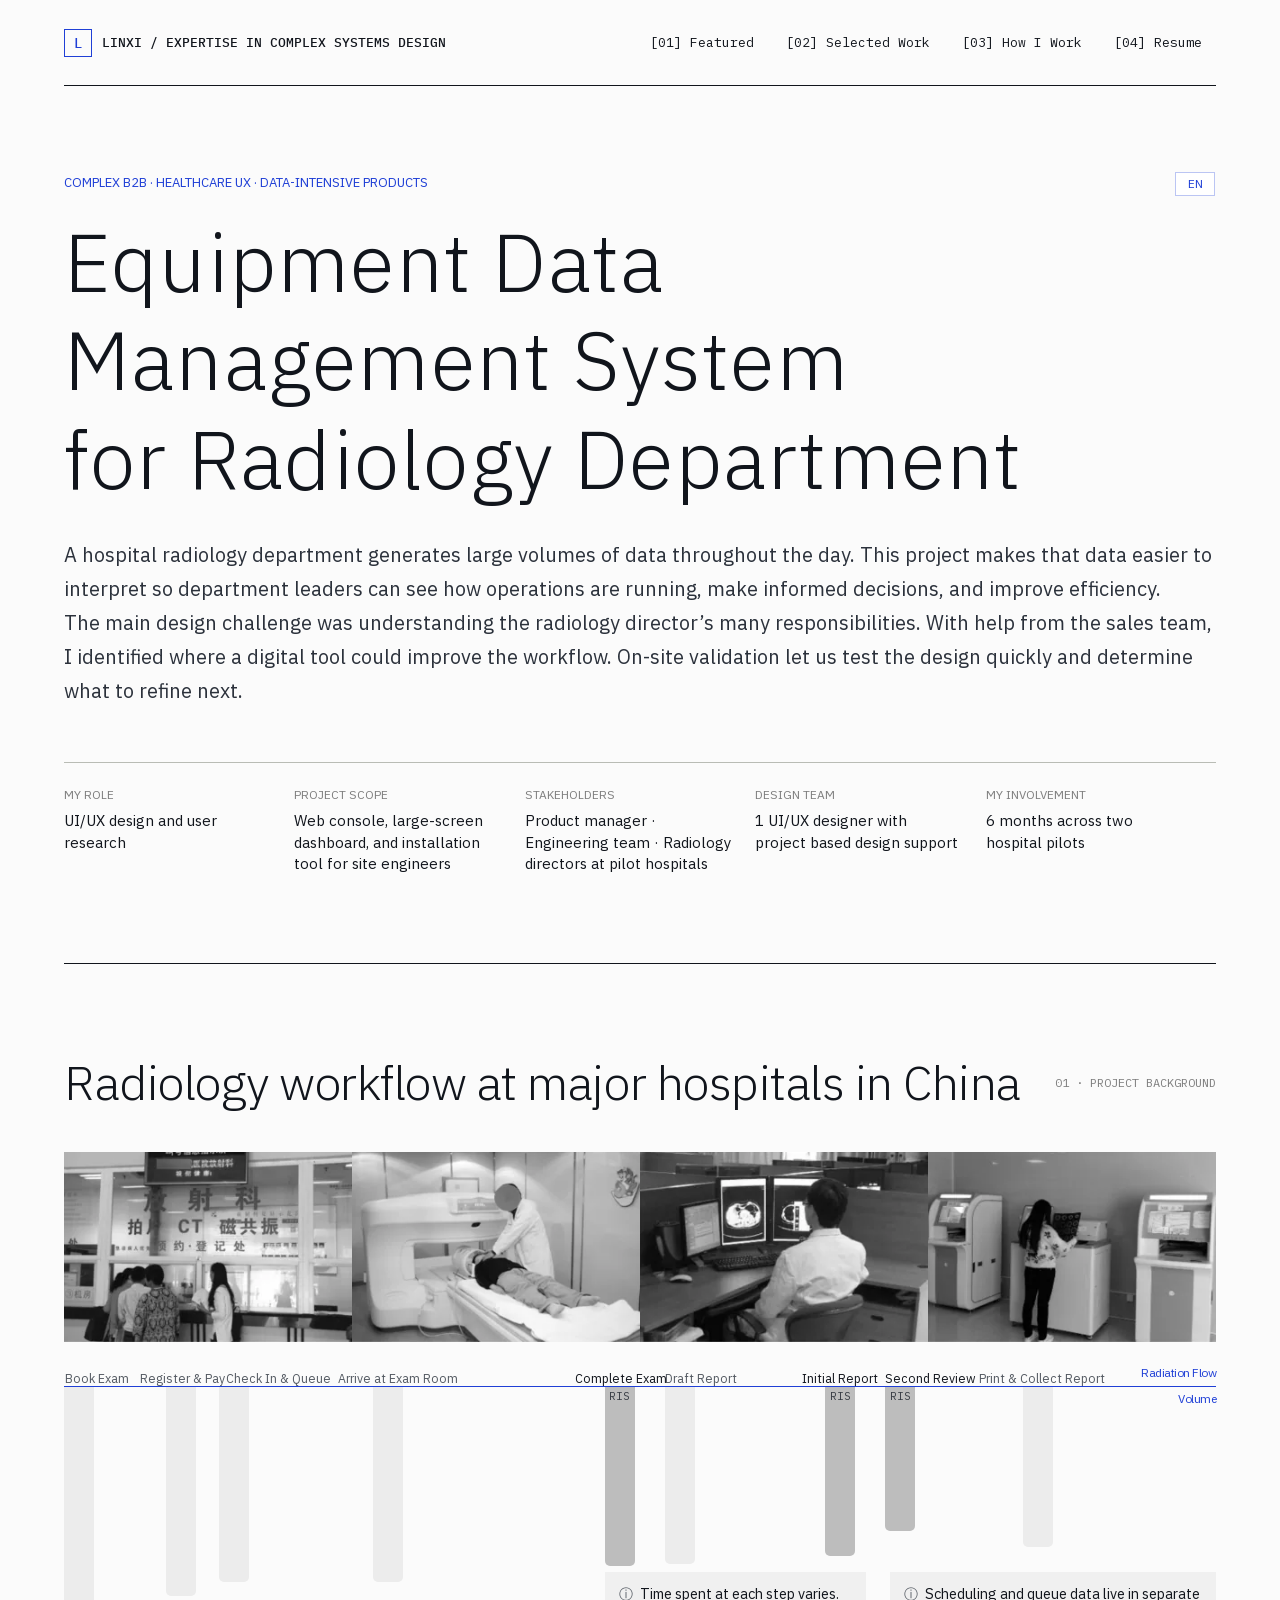
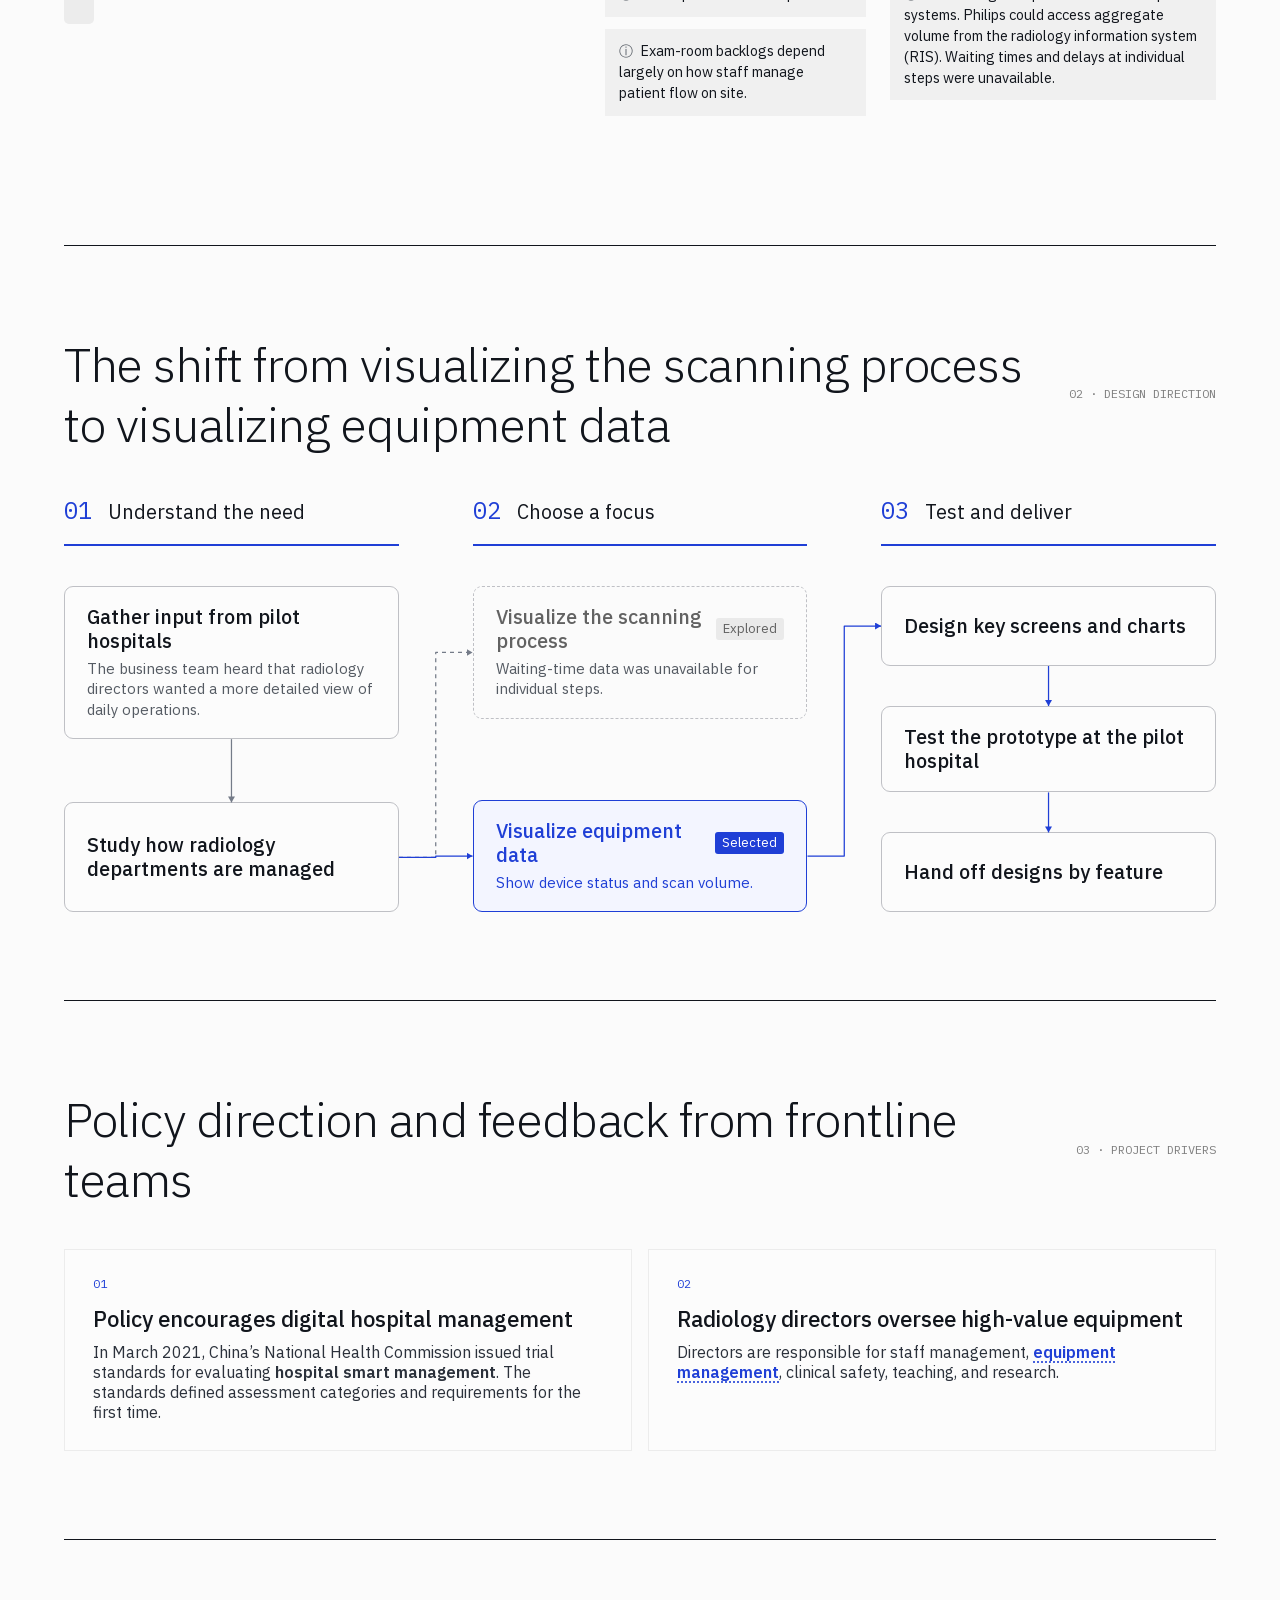
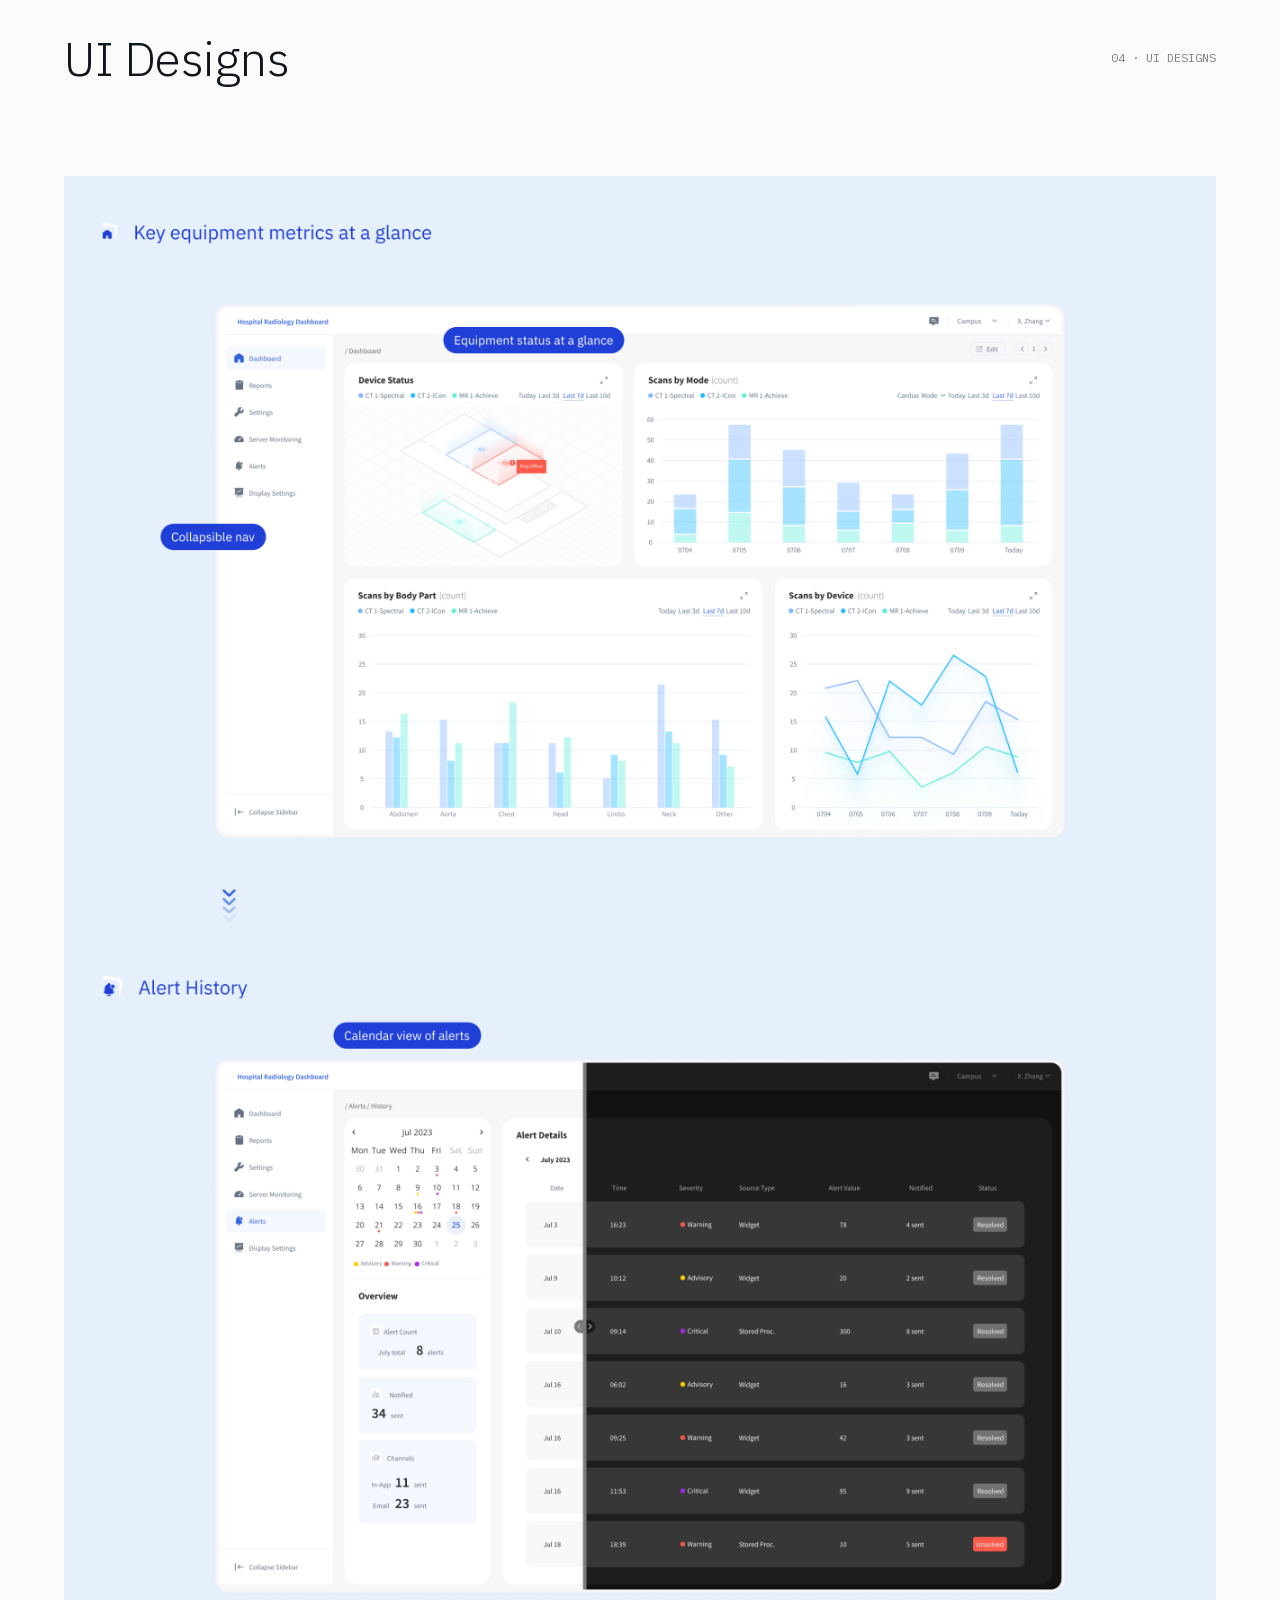
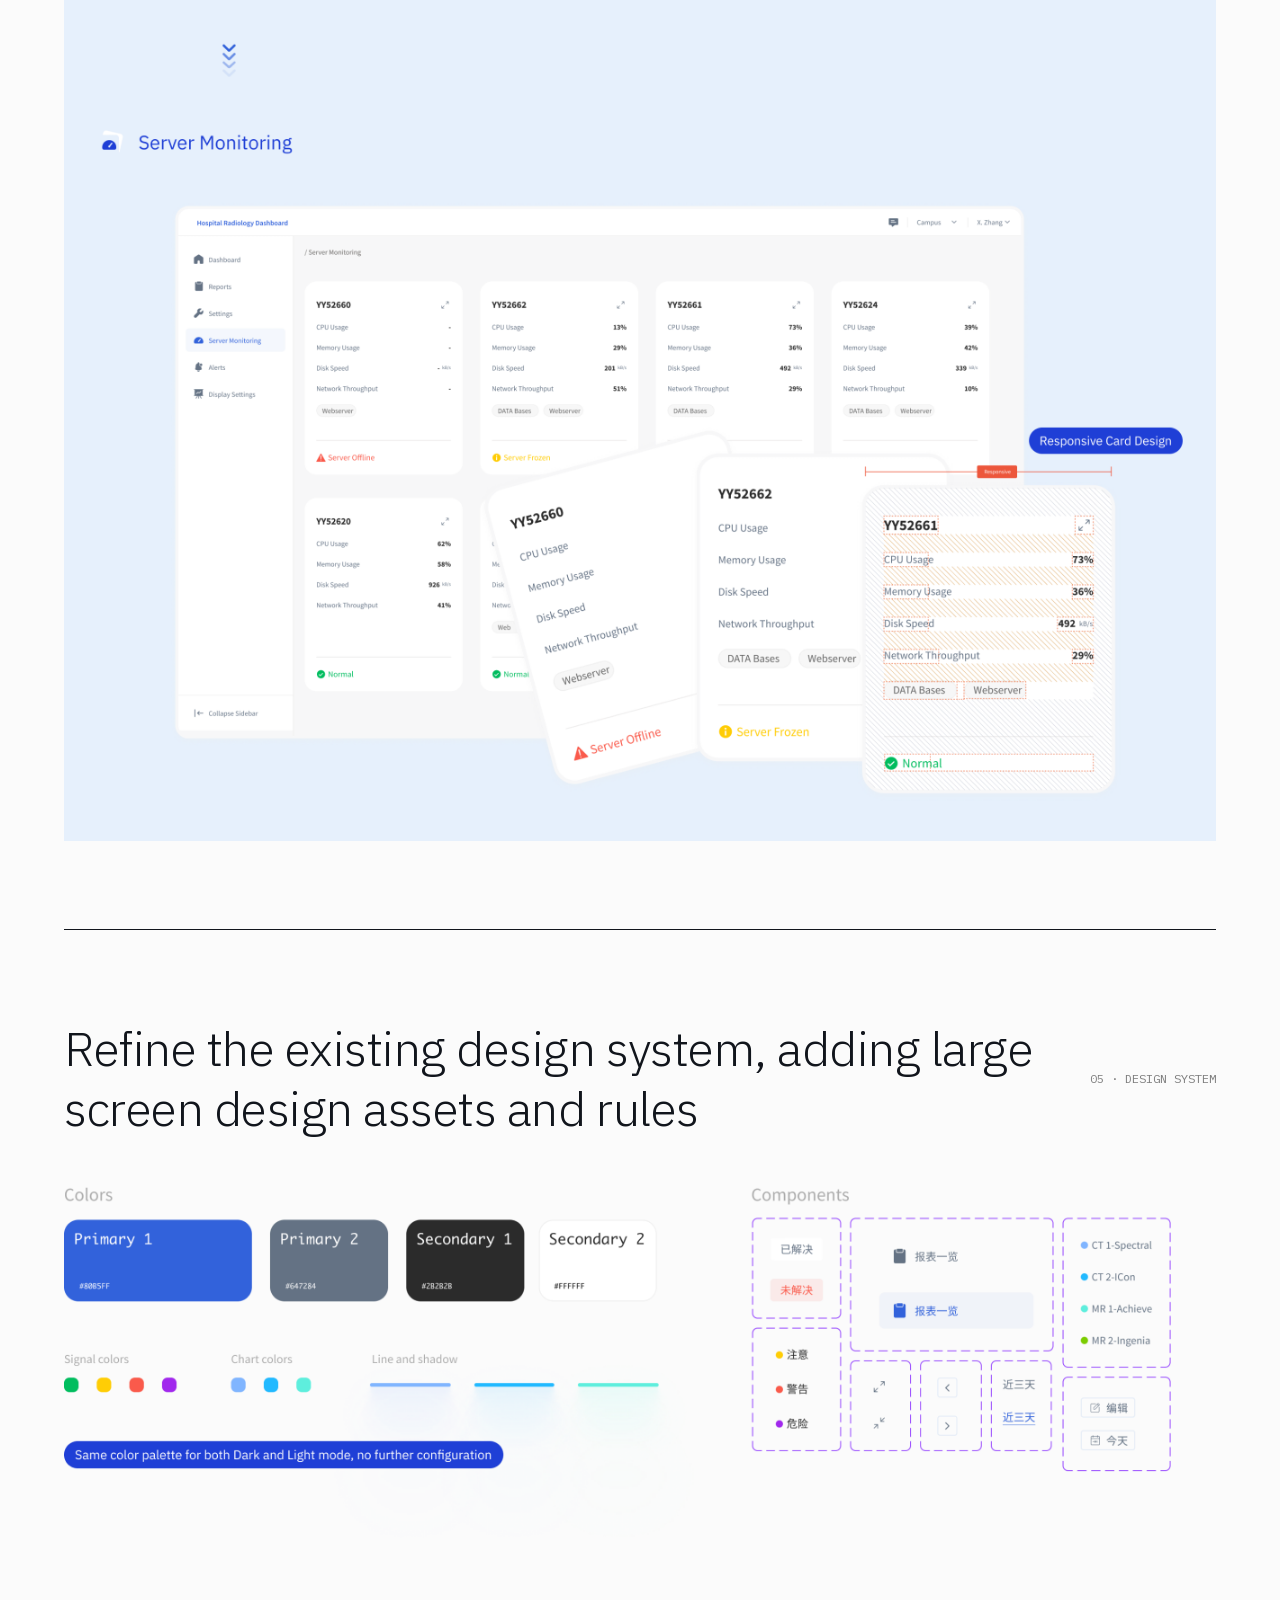
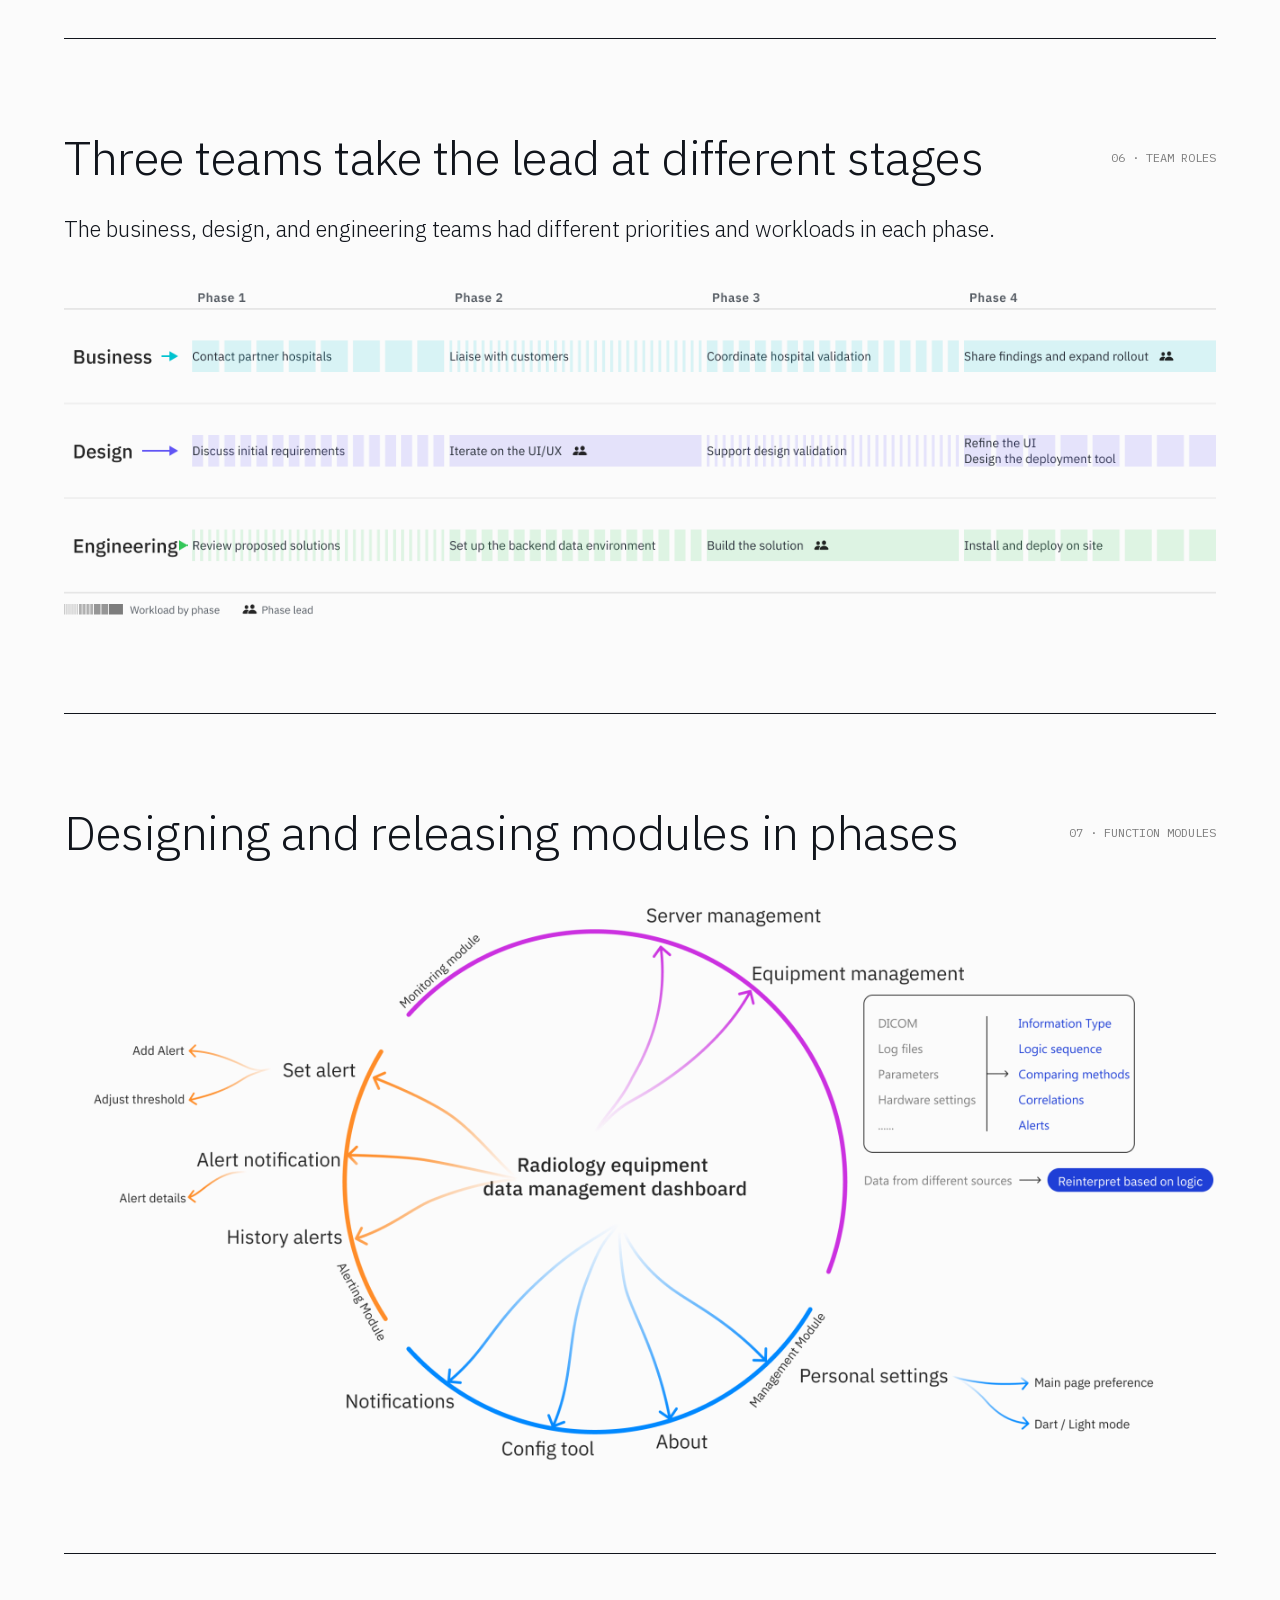
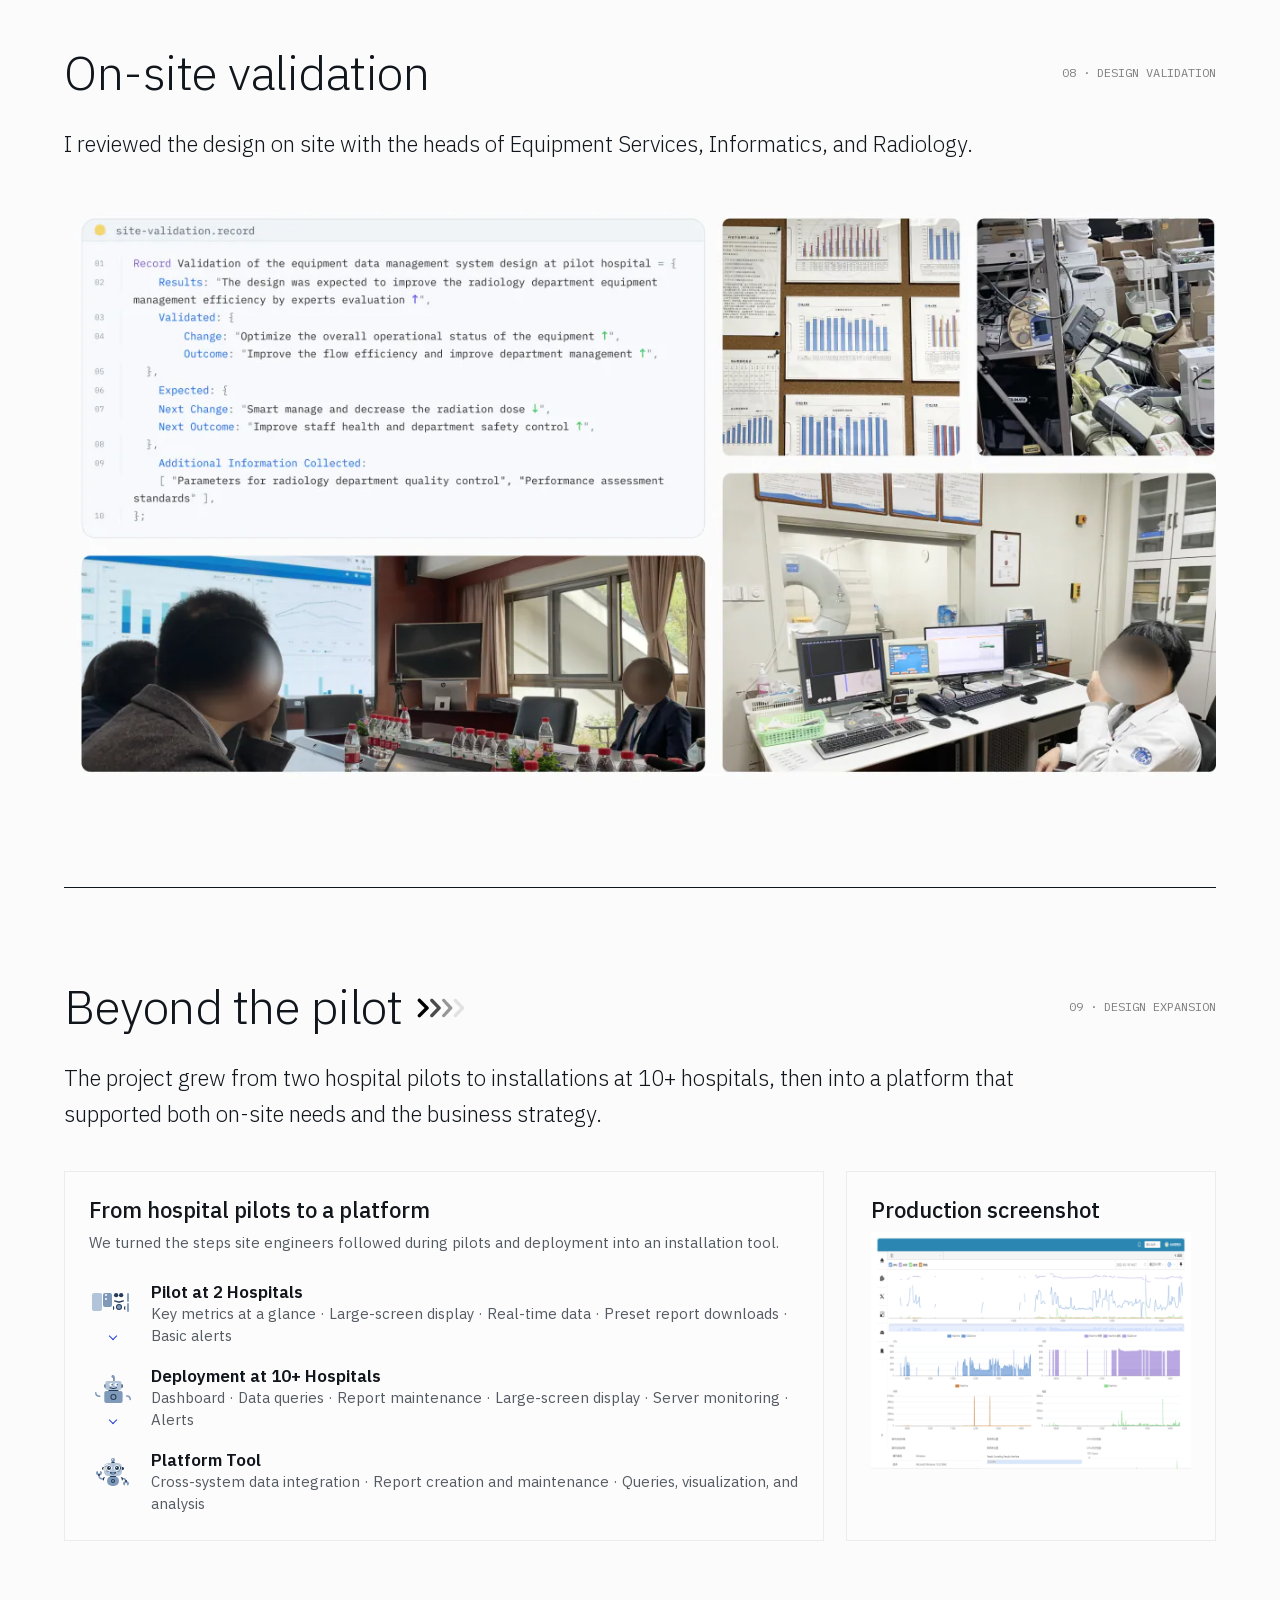
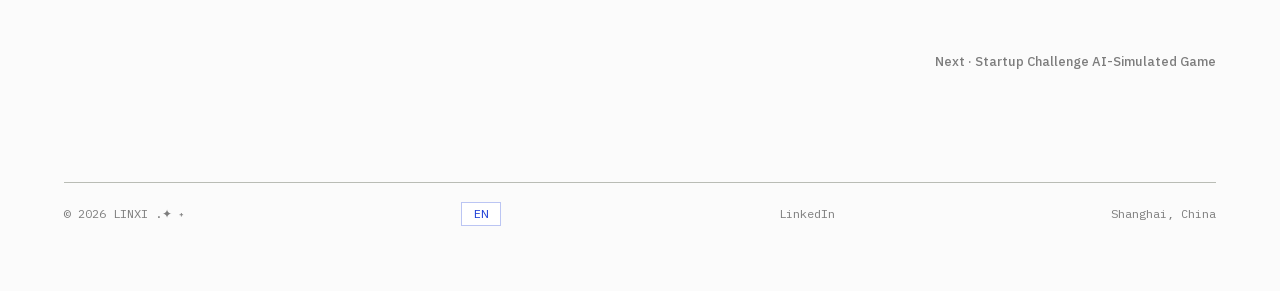
==== commit 31d14c02: "Publish updated bilingual radiology equipment case study" ====
--- a/equipment-management/index.html
+++ b/equipment-management/index.html
@@ -3,8 +3,8 @@
 <head>
   <meta charset="utf-8">
   <meta name="viewport" content="width=device-width, initial-scale=1">
-  <title>Equipment Data Management System for Radiology Department — Linxi Li</title>
   <meta name="description" content="A hospital radiology department generates large volumes of data throughout the day. This project makes that data easier to interpret so department leaders can see how operations are running, make informed decisions, and improve efficiency.">
+  <meta name="theme-color" content="#fbfbfb">
   <meta property="og:title" content="Equipment Data Management System for Radiology Department — Linxi Li">
   <meta property="og:description" content="A hospital radiology department generates large volumes of data throughout the day. This project makes that data easier to interpret so department leaders can see how operations are running, make informed decisions, and improve efficiency.">
   <meta property="og:type" content="article">
@@ -18,178 +18,144 @@
   <link rel="alternate" hreflang="en" href="https://hellolinxi.com/equipment-management/">
   <link rel="alternate" hreflang="zh-CN" href="https://hellolinxi.com/zh/equipment-management/">
   <link rel="alternate" hreflang="x-default" href="https://hellolinxi.com/equipment-management/">
-  <link rel="icon" href="../assets/img/favicon.svg" type="image/svg+xml">
-  <link rel="preconnect" href="https://fonts.googleapis.com">
-  <link rel="preconnect" href="https://fonts.gstatic.com" crossorigin>
-  <link href="https://fonts.googleapis.com/css2?family=IBM+Plex+Mono:wght@400;500;600&amp;family=IBM+Plex+Sans:wght@300;400;500;600;700&amp;display=swap" rel="stylesheet">
-  <link rel="stylesheet" href="../assets/css/style.css">
-  <link rel="stylesheet" href="../assets/css/case.css">
-  <link rel="stylesheet" href="../assets/css/equipment.css?v=figma-2x">
+  <link rel="preload" href="/assets/radiology-case-study/fonts/ibm-plex-sans.woff2" as="font" type="font/woff2" crossorigin>
+
+  <link rel="stylesheet" href="/assets/radiology-case-study/css/style.css">
+  <link rel="stylesheet" href="/assets/radiology-case-study/css/case.css">
+  <link rel="stylesheet" href="/assets/radiology-case-study/css/equipment.css">
+  <link rel="stylesheet" href="/assets/radiology-case-study/style.css">
+  <link rel="icon" href="/assets/radiology-case-study/favicon.svg" type="image/svg+xml">
+  <script src="/assets/radiology-case-study/js/main.js" defer></script>
+  <script src="/assets/radiology-case-study/case-study.js" defer></script>
+  <title>Equipment Data Management System for Radiology Department — Linxi Li</title>
 </head>
-<body class="cs equipment-case">
+<body class="cs equipment-case local-equipment-case">
+  <a class="skip-link" href="#main">Skip to case study</a>
   <header class="site-header" id="top">
     <div class="page">
       <div class="site-header__inner">
-        <a class="logo" href="../" aria-label="Linxi Li">
+        <a class="logo" href="https://hellolinxi.com/" aria-label="Linxi — home">
           <span class="logo__mark">L</span>
-          <span class="logo__text">LINXI / UX FOR COMPLEX SYSTEMS</span>
+          <span class="logo__text">Linxi / expertise in complex systems design</span>
         </a>
-        <nav class="nav" aria-label="Main navigation">
-          <a class="nav__link is-active" href="../#featured">[01] Featured Case Study</a>
-          <a class="nav__link" href="../#work">[02] Selected Work</a>
-          <a class="nav__link" href="../#approach">[03] My Process</a>
-          <a class="nav__link" href="../assets/resume/LinxiLi_Resume.pdf" download="LinxiLi_Resume.pdf">[04] Résumé</a>
+        <nav class="nav" aria-label="Main">
+          <a class="nav__link" href="https://hellolinxi.com/#featured">[01] Featured</a>
+          <a class="nav__link" href="https://hellolinxi.com/#work">[02] Selected Work</a>
+          <a class="nav__link" href="https://hellolinxi.com/#approach">[03] How I Work</a>
+          <a class="nav__link" href="https://hellolinxi.com/assets/resume/LinxiLi_Resume.pdf" download="LinxiLi_Resume.pdf">[04] Resume</a>
         </nav>
       </div>
     </div>
-    <div class="cs-progress" aria-hidden="true"><span></span></div>
   </header>
-
-  <main class="page">
+  <main class="page" id="main">
     <section class="cs-hero" aria-labelledby="cs-title">
-      <p class="cs-hero__eyebrow">COMPLEX B2B · HEALTHCARE UX · DATA-INTENSIVE PRODUCTS</p>
+      <div class="cs-hero__top"><p class="cs-hero__eyebrow">COMPLEX B2B · HEALTHCARE UX · DATA-INTENSIVE PRODUCTS</p><a class="lang-switch" data-lang-switch href="/zh/equipment-management/" hreflang="zh-CN" lang="en" aria-label="EN — Switch to Simplified Chinese">EN</a></div>
       <h1 class="cs-hero__title" id="cs-title">Equipment Data<br>Management System<br>for Radiology Department</h1>
       <div class="cs-hero__copy"><p>A hospital radiology department generates large volumes of data throughout the day. This project makes that data easier to interpret so department leaders can see how operations are running, make informed decisions, and improve efficiency.<br>The main design challenge was understanding the radiology director’s many responsibilities. With help from the sales team, I identified where a digital tool could improve the workflow. On-site validation let us test the design quickly and determine what to refine next.</p></div>
-      <dl class="cs-meta">
-        <div><dt>My Role</dt><dd>UI/UX design and user research</dd></div>
-        <div><dt>Project Scope</dt><dd>Web console, large-screen dashboard, and installation tool for site engineers</dd></div>
-        <div><dt>Stakeholders</dt><dd>Product manager · Engineering team · Radiology directors at pilot hospitals</dd></div>
-        <div><dt>Design Team</dt><dd>1 UI/UX designer with project based design support</dd></div>
-        <div><dt>My Involvement</dt><dd>6 months across two hospital pilots</dd></div>
-      </dl>
+      <dl class="cs-meta"><div><dt>My Role</dt><dd>UI/UX design and user research</dd></div><div><dt>Project Scope</dt><dd>Web console, large-screen dashboard, and installation tool for site engineers</dd></div><div><dt>Stakeholders</dt><dd>Product manager · Engineering team · Radiology directors at pilot hospitals</dd></div><div><dt>Design Team</dt><dd>1 UI/UX designer with project based design support</dd></div><div><dt>My Involvement</dt><dd>6 months across two hospital pilots</dd></div></dl>
     </section>
+    <section class="cs-section eq-graphic-section chapter-background" id="background" aria-labelledby="background-title">
+      <div class="cs-head"><h2 class="cs-title" id="background-title">Radiology workflow at major hospitals in China</h2><p class="cs-meta-label">01 · Project Background</p></div>
+      <div class="workflow-figure"><img src="/assets/radiology-case-study/workflow-photos.webp" srcset="/assets/radiology-case-study/workflow-photos-640.webp 640w, /assets/radiology-case-study/workflow-photos-800.webp 800w, /assets/radiology-case-study/workflow-photos.webp 1280w, /assets/radiology-case-study/workflow-photos-1920.webp 1920w, /assets/radiology-case-study/workflow-photos-2624.webp 2624w" sizes="auto, (max-width: 760px) calc(100vw - 32px), (max-width: 1100px) calc(100vw - 80px), (max-width: 1440px) calc(100vw - 128px), 1312px" alt="Four views of a radiology visit, from registration and scanning through report review and collection." width="1312" height="216" loading="lazy" decoding="async" class="workflow-photos">
+      <div class="workflow"><p class="flow-axis-labels"><span>Radiation Flow</span><span>Volume</span></p><ol class="flow-stages"><li style="--position:0%;--length:237px;--label-offset:0.076cqw" class=""><span>Book Exam</span></li><li style="--position:8.84%;--length:209px;--label-offset:-2.285cqw" class=""><span>Register &amp; Pay</span></li><li style="--position:13.42%;--length:195px;--label-offset:0.604cqw" class=""><span>Check In &amp; Queue</span></li><li style="--position:26.83%;--length:195px;--label-offset:-3.050cqw" class=""><span>Arrive at Exam Room</span></li><li style="--position:46.95%;--length:179px;--label-offset:-2.590cqw" class="ris-stage"><span>Complete Exam</span><abbr title="Radiology Information System">RIS</abbr></li><li style="--position:52.21%;--length:177px;--label-offset:0.000cqw" class=""><span>Draft Report</span></li><li style="--position:66.08%;--length:169px;--label-offset:-1.979cqw" class="ris-stage"><span>Initial Report</span><abbr title="Radiology Information System">RIS</abbr></li><li style="--position:71.27%;--length:144px;--label-offset:-0.005cqw" class="ris-stage"><span>Second Review</span><abbr title="Radiology Information System">RIS</abbr></li><li style="--position:83.23%;--length:160px;--label-offset:-3.809cqw" class=""><span>Print &amp; Collect Report</span></li></ol>
+      <ul class="flow-notes"><li>Time spent at each step varies.</li><li>Exam-room backlogs depend largely on how staff manage patient flow on site.</li><li>Scheduling and queue data live in separate systems. Philips could access aggregate volume from the radiology information system (RIS). Waiting times and delays at individual steps were unavailable.</li></ul></div></div>
+    </section>
+    <section class="cs-section eq-graphic-section chapter-direction" id="direction" aria-labelledby="direction-title">
+      <div class="cs-head"><h2 class="cs-title" id="direction-title">The shift from visualizing the scanning process to visualizing equipment data</h2><p class="cs-meta-label">02 · Design Direction</p></div>
+      <div class="direction-flow"><ol class="direction-grid">
+    <li class="direction-col"><h3><span>01</span>Understand the need</h3><ul>
+    <li class="decision-card " data-decision="gather">
+      <div class="decision-top"><h4>Gather input from pilot hospitals</h4></div>
+      <p>The business team heard that radiology directors wanted a more detailed view of daily operations.</p>
+    </li><li class="decision-card " data-decision="study">
+      <div class="decision-top"><h4>Study how radiology departments are managed</h4></div>
 
-    <section class="cs-section eq-graphic-section" id="background" aria-labelledby="background-title">
-      <div class="cs-head">
-        <h2 class="cs-title" id="background-title">Radiology workflow at major hospitals in China</h2>
-        <p class="cs-meta-label">01 · Project Background</p>
+    </li>
+    </ul></li>
+    <li class="direction-col"><h3><span>02</span>Choose a focus</h3><ul>
+    <li class="decision-card explored" data-decision="scan">
+      <div class="decision-top"><h4>Visualize the scanning process</h4><span class="decision-status">Explored</span></div>
+      <p>Waiting-time data was unavailable for individual steps.</p>
+    </li><li class="decision-card chosen" data-decision="equipment">
+      <div class="decision-top"><h4>Visualize equipment data</h4><span class="decision-status">Selected</span></div>
+      <p>Show device status and scan volume.</p>
+    </li>
+    </ul></li>
+    <li class="direction-col"><h3><span>03</span>Test and deliver</h3><ul>
+    <li class="decision-card " data-decision="design">
+      <div class="decision-top"><h4>Design key screens and charts</h4></div>
+
+    </li><li class="decision-card " data-decision="pilot">
+      <div class="decision-top"><h4>Test the prototype at the pilot hospital</h4></div>
+
+    </li><li class="decision-card " data-decision="handoff">
+      <div class="decision-top"><h4>Hand off designs by feature</h4></div>
+
+    </li>
+    </ul></li></ol><svg class="direction-connectors" aria-hidden="true" focusable="false">
+  <defs>
+    <marker id="direction-arrow-selected" markerWidth="7" markerHeight="7" refX="6" refY="3.5" orient="auto" markerUnits="userSpaceOnUse"><path d="M0 0 L6 3.5 L0 7 Z" fill="var(--blue)"/></marker>
+    <marker id="direction-arrow-muted" markerWidth="7" markerHeight="7" refX="6" refY="3.5" orient="auto" markerUnits="userSpaceOnUse"><path d="M0 0 L6 3.5 L0 7 Z" fill="var(--connector-muted)"/></marker>
+  </defs>
+  <path class="direction-connector muted" data-from="gather" data-to="study" data-axis="down" marker-end="url(#direction-arrow-muted)"/><path class="direction-connector explored" data-from="study" data-to="scan" data-axis="across" marker-end="url(#direction-arrow-muted)"/><path class="direction-connector selected" data-from="study" data-to="equipment" data-axis="across" marker-end="url(#direction-arrow-selected)"/><path class="direction-connector selected" data-from="equipment" data-to="design" data-axis="across" marker-end="url(#direction-arrow-selected)"/><path class="direction-connector selected" data-from="design" data-to="pilot" data-axis="down" marker-end="url(#direction-arrow-selected)"/><path class="direction-connector selected" data-from="pilot" data-to="handoff" data-axis="down" marker-end="url(#direction-arrow-selected)"/>
+</svg></div>
+    </section>
+    <section class="cs-section eq-graphic-section chapter-drivers" id="drivers" aria-labelledby="drivers-title">
+      <div class="cs-head"><h2 class="cs-title" id="drivers-title">Policy direction and feedback from frontline teams</h2><p class="cs-meta-label">03 · Project Drivers</p></div>
+      <div class="drivers"><article><p class="driver-index" aria-hidden="true">01</p><h3>Policy encourages digital hospital management</h3><p>In March 2021, China’s National Health Commission issued trial standards for evaluating <strong>hospital smart management</strong>. The standards defined assessment categories and requirements for the first time.</p></article><article><p class="driver-index" aria-hidden="true">02</p><h3>Radiology directors oversee high-value equipment</h3><p>Directors are responsible for staff management, <strong class="accent">equipment management</strong>, clinical safety, teaching, and research.</p></article></div>
+    </section>
+    <section class="cs-section eq-graphic-section chapter-design" id="design" aria-labelledby="design-title">
+      <div class="cs-head"><h2 class="cs-title" id="design-title">UI Designs</h2><p class="cs-meta-label">04 · UI Designs</p></div>
+      <div class="gallery"><figure><h3 class="gallery-title">Key equipment metrics at a glance</h3><img src="/assets/radiology-case-study/en-dashboard.webp" srcset="/assets/radiology-case-study/en-dashboard-640.webp 640w, /assets/radiology-case-study/en-dashboard-800.webp 800w, /assets/radiology-case-study/en-dashboard.webp 1280w, /assets/radiology-case-study/en-dashboard-1920.webp 1920w, /assets/radiology-case-study/en-dashboard-2624.webp 2624w" sizes="auto, (max-width: 760px) calc(100vw - 32px), (max-width: 1100px) calc(100vw - 80px), (max-width: 1440px) calc(100vw - 128px), 1312px" alt="Radiology dashboard with a collapsible sidebar, device status, exam volumes, scans by body part, and a scanning-density trend chart." width="1312" height="860" loading="lazy" decoding="async"></figure><figure><h3 class="gallery-title">Alert History</h3><img src="/assets/radiology-case-study/en-alerts.webp" srcset="/assets/radiology-case-study/en-alerts-640.webp 640w, /assets/radiology-case-study/en-alerts-800.webp 800w, /assets/radiology-case-study/en-alerts.webp 1280w, /assets/radiology-case-study/en-alerts-1920.webp 1920w, /assets/radiology-case-study/en-alerts-2624.webp 2624w" sizes="auto, (max-width: 760px) calc(100vw - 32px), (max-width: 1100px) calc(100vw - 80px), (max-width: 1440px) calc(100vw - 128px), 1312px" alt="Alert History compares light and dark mode with a calendar, alert counts, and a list of alerts with color-coded severity." width="1312" height="860" loading="lazy" decoding="async"></figure><figure><h3 class="gallery-title">Server Monitoring</h3><img src="/assets/radiology-case-study/en-servers.webp" srcset="/assets/radiology-case-study/en-servers-640.webp 640w, /assets/radiology-case-study/en-servers-800.webp 800w, /assets/radiology-case-study/en-servers.webp 1280w, /assets/radiology-case-study/en-servers-1920.webp 1920w, /assets/radiology-case-study/en-servers-2624.webp 2624w" sizes="auto, (max-width: 760px) calc(100vw - 32px), (max-width: 1100px) calc(100vw - 80px), (max-width: 1440px) calc(100vw - 128px), 1312px" alt="Server monitoring overview with responsive cards showing usage, network throughput, and alert status." width="1312" height="860" loading="lazy" decoding="async"></figure></div>
+    </section>
+    <section class="cs-section eq-graphic-section chapter-system" id="system" aria-labelledby="system-title">
+      <div class="cs-head"><h2 class="cs-title" id="system-title">Refine the existing design system, adding large screen design assets and rules</h2><p class="cs-meta-label">05 · Design System</p></div>
+      <figure class="system-exhibit"><img src="/assets/radiology-case-study/en-system.webp" srcset="/assets/radiology-case-study/en-system-640.webp 640w, /assets/radiology-case-study/en-system-800.webp 800w, /assets/radiology-case-study/en-system.webp 1280w, /assets/radiology-case-study/en-system-1920.webp 1920w, /assets/radiology-case-study/en-system-2538.webp 2538w" sizes="auto, (max-width: 760px) calc(100vw - 32px), (max-width: 1100px) calc(100vw - 80px), (max-width: 1440px) calc(100vw - 128px), 1312px" alt="Design system sample with primary and secondary colors, shared signal colors for both themes, chart colors, line and shadow styles, and components." width="1269" height="410" loading="lazy" decoding="async"></figure>
+    </section>
+    <section class="cs-section eq-graphic-section chapter-team" id="team" aria-labelledby="team-title">
+      <div class="cs-head"><h2 class="cs-title" id="team-title">Three teams take the lead at different stages</h2><p class="cs-meta-label">06 · Team Roles</p></div>
+      <p class="cs-lead">The business, design, and engineering teams had different priorities and workloads in each phase.</p>
+      <div class="team-chart" role="region" aria-label="Team Roles" tabindex="0">
+        <img src="/assets/radiology-case-study/en-team.webp" alt="" width="1312" height="386" loading="lazy" decoding="async">
       </div>
-      <figure class="eq-figure">
-        <img src="../assets/img/equipment-original/workflow-en-1312.webp"
-          srcset="../assets/img/equipment-original/workflow-en-768.webp 768w,
-                  ../assets/img/equipment-original/workflow-en-1312.webp 1312w,
-                  ../assets/img/equipment-original/workflow-en-1920.webp 1920w,
-                  ../assets/img/equipment-original/workflow-en-2624.webp 2624w"
-          sizes="(max-width: 760px) calc(100vw - 32px), (max-width: 1100px) calc(100vw - 80px), (max-width: 1440px) calc(100vw - 128px), 1312px"
-          width="2624" height="1240" alt="Book Exam Register &amp; Pay Check In &amp; Queue Arrive at Exam Room Complete Exam Draft Report Initial Report Second Review Print &amp; Collect Report Time spent at each step varies. Scheduling and queue data live in separate systems. Philips could access only aggregate total counts from the radiology information system (RIS), with no data on waits or delays at individual steps. Exam-room backlogs depend largely on how staff manage patient flow on site / offline. Radiation Flow Counts RIS RIS RIS" loading="eager" decoding="async">
-      </figure>
+      <div class="team-chart-text"><table aria-labelledby="team-title">
+        <thead><tr><td></td><th scope="col">Phase 1</th><th scope="col">Phase 2</th><th scope="col">Phase 3</th><th scope="col">Phase 4</th></tr></thead>
+        <tbody><tr><th scope="row">Business</th>
+    <td>Contact partner hospitals</td><td>Liaise with customers</td><td>Coordinate hospital validation</td><td>Share findings and expand rollout (Phase lead)</td>
+    </tr><tr><th scope="row">Design</th>
+    <td>Discuss initial requirements</td><td>Iterate on the UI/UX (Phase lead)</td><td>Support design validation</td><td>Refine the UI. Design the deployment tool</td>
+    </tr><tr><th scope="row">Engineering</th>
+    <td>Review proposed solutions</td><td>Set up the backend data environment</td><td>Build the solution (Phase lead)</td><td>Install and deploy on site</td>
+    </tr></tbody>
+      </table></div>
     </section>
-
-    <section class="cs-section eq-graphic-section" id="drivers" aria-labelledby="drivers-title">
-      <div class="cs-head">
-        <h2 class="cs-title" id="drivers-title">Policy direction and feedback from frontline teams</h2>
-        <p class="cs-meta-label">02 · Project Drivers</p>
+    <section class="cs-section eq-graphic-section chapter-modules" id="modules" aria-labelledby="modules-title">
+      <div class="cs-head"><h2 class="cs-title" id="modules-title">Designing and releasing modules in phases</h2><p class="cs-meta-label">07 · Function Modules</p></div>
+      <figure><img src="/assets/radiology-case-study/en-modules.webp" srcset="/assets/radiology-case-study/en-modules-640.webp 640w, /assets/radiology-case-study/en-modules-800.webp 800w, /assets/radiology-case-study/en-modules.webp 1280w, /assets/radiology-case-study/en-modules-1920.webp 1920w, /assets/radiology-case-study/en-modules-2624.webp 2624w" sizes="auto, (max-width: 760px) calc(100vw - 32px), (max-width: 1100px) calc(100vw - 80px), (max-width: 1440px) calc(100vw - 128px), 1312px" alt="Map of the radiology platform’s monitoring, alerting, and management modules. Equipment management brings together DICOM data, logs, device parameters, and hardware settings." width="1312" height="641" loading="lazy" decoding="async"></figure>
+    </section>
+    <section class="cs-section eq-graphic-section chapter-validation" id="validation" aria-labelledby="validation-title">
+      <div class="cs-head" id="review"><h2 class="cs-title" id="validation-title">On-site validation</h2><p class="cs-meta-label">08 · Design Validation</p></div>
+      <p class="cs-lead">I reviewed the design on site with the heads of Equipment Services, Informatics, and Radiology.</p><figure><img src="/assets/radiology-case-study/en-validation.webp" srcset="/assets/radiology-case-study/en-validation-640.webp 640w, /assets/radiology-case-study/en-validation-800.webp 800w, /assets/radiology-case-study/en-validation.webp 1280w, /assets/radiology-case-study/en-validation-1920.webp 1920w, /assets/radiology-case-study/en-validation-2624.webp 2624w" sizes="auto, (max-width: 760px) calc(100vw - 32px), (max-width: 1100px) calc(100vw - 80px), (max-width: 1440px) calc(100vw - 128px), 1312px" alt="On-site validation notes and hospital photos. Department leads expected better visibility into equipment performance to support workflow and management. They also identified opportunities for dose management, quality control, and performance assessment." width="1312" height="681" loading="lazy" decoding="async"></figure>
+    </section>
+    <section class="cs-section eq-graphic-section chapter-rollout" id="rollout" aria-labelledby="rollout-title">
+      <div class="cs-head"><h2 class="cs-title" id="rollout-title">Beyond the pilot<img class="rollout-heading-art" src="/assets/radiology-case-study/rollout-heading.svg" alt="" width="48" height="20" loading="lazy" decoding="async"></h2><p class="cs-meta-label">09 · Design Expansion</p></div>
+      <p class="cs-lead">The project grew from two hospital pilots to installations at 10+ hospitals, then into a platform that supported both on-site needs and the business strategy.</p>
+      <div class="rollout">
+        <article><h3>From hospital pilots to a platform</h3><p>We turned the steps site engineers followed during pilots and deployment into an installation tool.</p>
+          <ol class="milestones"><li><span class="milestone-picture"><img src="/assets/radiology-case-study/rollout-pilot.svg" alt="" loading="lazy" decoding="async"></span><div><h4>Pilot at 2 Hospitals</h4><p>Key metrics at a glance · Large-screen display · Real-time data · Preset report downloads · Basic alerts</p></div></li><li><span class="milestone-picture"><img src="/assets/radiology-case-study/rollout-deployment.svg" alt="" loading="lazy" decoding="async"></span><div><h4>Deployment at 10+ Hospitals</h4><p>Dashboard · Data queries · Report maintenance · Large-screen display · Server monitoring · Alerts</p></div></li><li><span class="milestone-picture"><img src="/assets/radiology-case-study/rollout-platform.svg" alt="" loading="lazy" decoding="async"></span><div><h4>Platform Tool</h4><p>Cross-system data integration · Report creation and maintenance · Queries, visualization, and analysis</p></div></li></ol>
+        </article>
+        <figure><h3>Production screenshot</h3><img src="/assets/radiology-case-study/en-production.webp" srcset="/assets/radiology-case-study/en-production.webp 400w, /assets/radiology-case-study/en-production-804.webp 804w" sizes="auto, (max-width: 550px) calc(90vw - 38px), (max-width: 1728px) 28vw, 480px" alt="Production screen with scan volume charts, query controls, and equipment metrics. The interface is in Chinese." width="402" height="297" loading="lazy" decoding="async"></figure>
       </div>
-      <div class="eq-drivers">
-        <article class="eq-driver">
-          <p class="eq-driver__index">01</p>
-          <h3>Policy encourages digital hospital management</h3>
-          <p>In March 2021, China’s National Health Commission issued trial standards for <strong class="eq-emphasis-01">evaluating hospital smart management</strong>. The standards defined assessment categories and requirements for the first time.</p>
-        </article>
-        <article class="eq-driver">
-          <p class="eq-driver__index">02</p>
-          <h3>Radiology directors oversee high-value equipment</h3>
-          <p>Director’s responsibilities = Staff management + <strong class="eq-emphasis-02">Equipment management</strong> + Clinical safety + Teaching and research + …</p>
-        </article>
-      </div>
-      <img class="eq-drivers__marker" src="../assets/img/equipment-original/drivers-marker.webp" width="23" height="55" alt="">
     </section>
-
-    <section class="cs-section eq-graphic-section" id="team" aria-labelledby="team-title">
-      <div class="cs-head">
-        <h2 class="cs-title" id="team-title">Three teams take the lead at different stages</h2>
-        <p class="cs-meta-label">03 · Team Roles</p>
-      </div>
-      <p class="cs-lead">The business, design, and engineering teams had different priorities and workloads in each phase.</p>
-      <figure class="eq-figure">
-        <img src="../assets/img/equipment-original/team-en-1312.webp"
-          srcset="../assets/img/equipment-original/team-en-768.webp 768w,
-                  ../assets/img/equipment-original/team-en-1312.webp 1312w,
-                  ../assets/img/equipment-original/team-en.webp 2624w"
-          sizes="(max-width: 760px) calc(100vw - 32px), (max-width: 1100px) calc(100vw - 80px), (max-width: 1440px) calc(100vw - 128px), 1312px"
-          width="2624" height="772" alt="Phase 1 Phase 2 Phase 3 Phase 4 Business Contact partner hospitals Liaise with customers Coordinate hospital validation Share findings and expand rollout Design Discuss initial requirements Iterate on the UI/UX Support design validation Refine the UI Design the deployment tool Engineering Review proposed solutions Set up the backend data environment Build the solution Install and deploy on site Workload by phase Phase lead" loading="lazy" decoding="async">
-      </figure>
-    </section>
-
-    <section class="cs-section eq-graphic-section" id="design" aria-labelledby="design-title">
-      <h2 class="eq-visually-hidden" id="design-title">04 · Design Screens</h2>
-      <figure class="eq-figure">
-        <img src="../assets/img/equipment-original/design-dashboard-en-1312.webp"
-          srcset="../assets/img/equipment-original/design-dashboard-en-768.webp 768w,
-                  ../assets/img/equipment-original/design-dashboard-en-1312.webp 1312w,
-                  ../assets/img/equipment-original/design-dashboard-en-1920.webp 1920w,
-                  ../assets/img/equipment-original/design-dashboard-en-2624.webp 2624w"
-          sizes="(max-width: 760px) calc(100vw - 32px), (max-width: 1100px) calc(100vw - 80px), (max-width: 1440px) calc(100vw - 128px), 1312px"
-          width="2624" height="1982" alt="Key equipment metrics and equipment status at a glance, with a collapsible navigation sidebar." loading="lazy" decoding="async">
-        <img src="../assets/img/equipment-original/design-alerts-en-1312.webp"
-          srcset="../assets/img/equipment-original/design-alerts-en-768.webp 768w,
-                  ../assets/img/equipment-original/design-alerts-en-1312.webp 1312w,
-                  ../assets/img/equipment-original/design-alerts-en-1920.webp 1920w,
-                  ../assets/img/equipment-original/design-alerts-en-2624.webp 2624w"
-          sizes="(max-width: 760px) calc(100vw - 32px), (max-width: 1100px) calc(100vw - 80px), (max-width: 1440px) calc(100vw - 128px), 1312px"
-          width="2624" height="2030" alt="Alert History shows a calendar and color-coded alert details. The alert colors stay the same in light and dark mode." loading="lazy" decoding="async">
-        <img src="../assets/img/equipment-original/design-servers-en-1312.webp"
-          srcset="../assets/img/equipment-original/design-servers-en-768.webp 768w,
-                  ../assets/img/equipment-original/design-servers-en-1312.webp 1312w,
-                  ../assets/img/equipment-original/design-servers-en-1920.webp 1920w,
-                  ../assets/img/equipment-original/design-servers-en-2624.webp 2624w"
-          sizes="(max-width: 760px) calc(100vw - 32px), (max-width: 1100px) calc(100vw - 80px), (max-width: 1440px) calc(100vw - 128px), 1312px"
-          width="2624" height="2474" alt="Server Monitoring screens for equipment maintenance and configuration." loading="lazy" decoding="async">
-      </figure>
-    </section>
-
-    <section class="cs-section eq-graphic-section" id="review" aria-labelledby="review-title">
-      <div class="cs-head">
-        <h2 class="cs-title" id="review-title">On-site validation</h2>
-        <p class="cs-meta-label">05 · Design Validation</p>
-      </div>
-      <p class="cs-lead">Validated the design with directors from equipment services, IT, and radiology department.</p>
-      <figure class="eq-figure">
-        <img src="../assets/img/equipment-original/validation-en-1312.webp"
-          srcset="../assets/img/equipment-original/validation-en-768.webp 768w,
-                  ../assets/img/equipment-original/validation-en-1312.webp 1312w,
-                  ../assets/img/equipment-original/validation-en-1920.webp 1920w,
-                  ../assets/img/equipment-original/validation-en-2624.webp 2624w"
-          sizes="(max-width: 760px) calc(100vw - 32px), (max-width: 1100px) calc(100vw - 80px), (max-width: 1440px) calc(100vw - 128px), 1312px"
-          width="2624" height="1362" alt="Site validation record and hospital site photos site-validation.record const siteValidation = { condition: &quot;Radiology equipment performance ↑&quot;, expected: { change: &quot;Workflow efficiency ↑&quot;, outcome: &quot;Department operations ↑&quot;, }, potential: { change: &quot;Radiation dose ↓&quot;, outcome: &quot;Staff safety ↑&quot;, }, additional: [&quot;Radiology quality control&quot;, &quot;Performance evaluation&quot;], };" loading="lazy" decoding="async">
-      </figure>
-    </section>
-
-    <section class="cs-section eq-graphic-section" id="rollout" aria-labelledby="rollout-title">
-      <div class="cs-head">
-        <h2 class="cs-title" id="rollout-title">Additionals<img class="eq-rollout__marker" src="../assets/img/equipment-original/rollout-marker.webp" width="48" height="60" alt=""></h2>
-        <p class="cs-meta-label">06 · Design Expansion</p>
-      </div>
-      <p class="cs-lead">The project grew from two hospital pilots to installations at 10+ hospitals, then into a platform that supported both on-site needs and the business strategy.</p>
-      <figure class="eq-figure">
-        <img src="../assets/img/equipment-original/rollout-en-1312.webp"
-          srcset="../assets/img/equipment-original/rollout-en-768.webp 768w,
-                  ../assets/img/equipment-original/rollout-en-1312.webp 1312w,
-                  ../assets/img/equipment-original/rollout-en-1920.webp 1920w,
-                  ../assets/img/equipment-original/rollout-en.webp 2624w"
-          sizes="(max-width: 760px) calc(100vw - 32px), (max-width: 1100px) calc(100vw - 80px), (max-width: 1440px) calc(100vw - 128px), 1312px"
-          width="2624" height="732" alt="From hospital pilots to a platform We turned the steps site engineers followed during pilots and deployment into an installation tool. Pilot at 2 Hospitals Key metrics at a glance · Large-screen display · Real-time data · Preset report downloads · Basic alerts ↓ Deployment at 10+ Hospitals Dashboard · Data queries · Report maintenance · Large-screen display · Server monitoring · Alerts ↓ Platform Tool Cross-system data integration · Report creation and maintenance · Queries, visualization, and analysis Production Screenshot (Chinese UI)" loading="lazy" decoding="async">
-      </figure>
-    </section>
-
-    <nav class="cs-project-nav" aria-label="Project navigation">
-      <a class="cs-project-nav__link" href="../#startup-challenge">
-        <span>Next · AI Startup Simulation Game Challenge</span>
-        <img src="../assets/img/project-next-en.svg" width="9" height="14" alt="">
-      </a>
-    </nav>
-
+    <nav class="cs-project-nav" aria-label="Main"><a class="cs-project-nav__link" href="https://hellolinxi.com/#startup-challenge">Next · Startup Challenge AI-Simulated Game</a></nav>
     <footer class="footer cs-footer" id="contact">
       <div class="legal">
-        <p>© 2026 LINXI  .✦ ˖</p>
-        <a class="lang-toggle" href="../zh/equipment-management/" hreflang="zh-CN" data-lang-switch aria-label="切换到中文" lang="zh-CN"><span class="is-on" lang="en">A</span><span lang="zh-CN">中</span></a>
-        <a href="https://www.linkedin.com/in/lilinxi/" target="_blank" rel="noopener">LINKEDIN</a>
+        <p>© 2026 LINXI <span aria-hidden="true">.✦ ˖</span></p>
+        <a class="lang-switch" data-lang-switch href="/zh/equipment-management/" hreflang="zh-CN" lang="en" aria-label="EN — Switch to Simplified Chinese">EN</a>
+        <a href="https://www.linkedin.com/in/lilinxi/">LinkedIn</a>
         <p>Shanghai, China</p>
       </div>
     </footer>
   </main>
-
-  <script src="../assets/js/main.js"></script>
-  <script src="../assets/js/case.js"></script>
 </body>
 </html>
--- a/assets/radiology-case-study/css/style.css
+++ b/assets/radiology-case-study/css/style.css
@@ -0,0 +1,1519 @@
+/* ==========================================================================
+   Linxi Li — Portfolio
+   Built from Figma "LinxiWebsite-MainPage"
+   ========================================================================== */
+
+:root {
+  --bg: #fbfbfb;
+  --ink: #11151c;
+  --ink-2: #2b313b;
+  --muted: #555b63;
+  --label: rgba(0, 0, 0, 0.5);
+  --hairline: rgba(0, 0, 0, 0.05);
+  --muted-on-dark: #a9b0bc;
+  --blue: #1f3fd6;
+  --blue-soft: #4f66d0;
+  --rule: #b9bcb5;
+  --paper: #f3f4f1;
+  --dash: #6a707a;
+  --chip-border: #e6e6e6;
+  --white: #ffffff;
+
+  --sans: "IBM Plex Sans", system-ui, -apple-system, "Helvetica Neue", Arial, sans-serif;
+  --mono: "IBM Plex Mono", ui-monospace, "SFMono-Regular", Menlo, monospace;
+
+  --page-max: 1312px;
+  --gutter: 64px;
+  --section-pad: 88px;
+
+  --ease: cubic-bezier(0.22, 1, 0.36, 1);
+}
+
+*,
+*::before,
+*::after {
+  box-sizing: border-box;
+}
+
+html {
+  scroll-behavior: smooth;
+  scroll-padding-top: 96px;
+  -webkit-text-size-adjust: 100%;
+}
+
+body {
+  margin: 0;
+  background: var(--bg);
+  color: var(--ink);
+  font-family: var(--sans);
+  -webkit-font-smoothing: antialiased;
+  -moz-osx-font-smoothing: grayscale;
+  overflow-x: hidden;
+}
+
+p,
+h1,
+h2,
+h3 {
+  margin: 0;
+}
+
+h1,
+h2,
+h3 {
+  font-weight: inherit;
+}
+
+a {
+  color: inherit;
+  text-decoration: none;
+}
+
+img {
+  display: block;
+  max-width: none;
+}
+
+::selection {
+  background: var(--blue);
+  color: var(--white);
+}
+
+:focus-visible {
+  outline: 2px solid var(--blue);
+  outline-offset: 3px;
+}
+
+.page {
+  max-width: calc(var(--page-max) + var(--gutter) * 2);
+  margin: 0 auto;
+  padding: 0 var(--gutter);
+}
+
+.visually-hidden {
+  position: absolute;
+  width: 1px;
+  height: 1px;
+  margin: -1px;
+  padding: 0;
+  overflow: hidden;
+  clip: rect(0 0 0 0);
+  white-space: nowrap;
+  border: 0;
+}
+
+.mono {
+  font-family: var(--mono);
+  font-weight: 400;
+}
+
+.label {
+  font-family: var(--mono);
+  font-size: 12px;
+  line-height: normal;
+  color: var(--label);
+  text-transform: uppercase;
+}
+
+/* --------------------------------------------------------------------------
+   Header
+   -------------------------------------------------------------------------- */
+
+.site-header {
+  position: sticky;
+  top: 0;
+  z-index: 50;
+  background: rgba(251, 251, 251, 0.86);
+  backdrop-filter: saturate(1.4) blur(10px);
+  -webkit-backdrop-filter: saturate(1.4) blur(10px);
+}
+
+.site-header__inner {
+  display: flex;
+  align-items: center;
+  justify-content: space-between;
+  gap: 16px;
+  padding: 22px 0;
+  border-bottom: 1px solid var(--ink);
+  transition: padding 0.4s var(--ease);
+}
+
+.site-header.is-scrolled .site-header__inner {
+  padding: 12px 0;
+}
+
+.logo {
+  display: flex;
+  align-items: center;
+  gap: 10px;
+  min-width: 0;
+}
+
+.logo__mark {
+  display: flex;
+  align-items: center;
+  justify-content: center;
+  flex-shrink: 0;
+  width: 28px;
+  height: 28px;
+  border: 1.5px solid var(--blue);
+  font-family: var(--mono);
+  font-weight: 500;
+  font-size: 14px;
+  color: var(--blue);
+  transition: background-color 0.35s var(--ease), color 0.35s var(--ease), transform 0.5s var(--ease);
+}
+
+.logo:hover .logo__mark,
+.logo:focus-visible .logo__mark,
+.logo.is-leaving .logo__mark {
+  background: var(--blue);
+  color: var(--white);
+  transform: rotate(-90deg);
+}
+
+.logo__text {
+  font-family: var(--mono);
+  font-weight: 500;
+  font-size: 13px;
+  text-transform: uppercase;
+  white-space: nowrap;
+}
+
+.nav {
+  display: flex;
+  gap: 4px;
+}
+
+.nav__link {
+  position: relative;
+  padding: 12px 14px;
+  font-family: var(--mono);
+  font-size: 13px;
+  white-space: nowrap;
+}
+
+.nav__link::after {
+  content: "";
+  position: absolute;
+  left: 14px;
+  right: 14px;
+  bottom: 8px;
+  height: 1px;
+  background: var(--blue);
+  transform: scaleX(0);
+  transform-origin: right center;
+  transition: transform 0.45s var(--ease);
+}
+
+.nav__link:hover,
+.nav__link.is-active {
+  color: var(--blue);
+}
+
+.nav__link:hover::after,
+.nav__link.is-active::after {
+  transform: scaleX(1);
+  transform-origin: left center;
+}
+
+/* --------------------------------------------------------------------------
+   Buttons & links
+   -------------------------------------------------------------------------- */
+
+.btn {
+  position: relative;
+  display: inline-flex;
+  align-items: center;
+  gap: 10px;
+  padding: 14px 24px;
+  background: var(--ink);
+  color: var(--white);
+  font-family: var(--sans);
+  font-weight: 500;
+  font-size: 15px;
+  overflow: hidden;
+  isolation: isolate;
+}
+
+.btn::before {
+  content: "";
+  position: absolute;
+  inset: 0;
+  z-index: -1;
+  background: var(--blue);
+  transform: translateY(101%);
+  transition: transform 0.5s var(--ease);
+}
+
+.btn:hover::before {
+  transform: translateY(0);
+}
+
+.btn__arrow {
+  display: inline-block;
+  width: 0;
+  opacity: 0;
+  transform: translateX(-6px);
+  transition: width 0.45s var(--ease), opacity 0.3s ease, transform 0.45s var(--ease);
+}
+
+.btn:hover .btn__arrow {
+  width: 14px;
+  opacity: 1;
+  transform: translateX(0);
+}
+
+.text-link {
+  display: inline-flex;
+  align-items: center;
+  gap: 10px;
+  padding: 14px 0;
+  font-weight: 500;
+  font-size: 15px;
+  color: var(--ink);
+  background-image: linear-gradient(var(--blue), var(--blue));
+  background-size: 0% 1px;
+  background-position: 0 calc(100% - 10px);
+  background-repeat: no-repeat;
+  transition: color 0.3s ease, background-size 0.5s var(--ease);
+}
+
+.text-link svg {
+  width: 9px;
+  height: 14px;
+  transition: transform 0.45s var(--ease);
+}
+
+.text-link:hover {
+  color: var(--blue);
+  background-size: 100% 1px;
+}
+
+.text-link:hover svg {
+  transform: translateX(5px);
+}
+
+/* --------------------------------------------------------------------------
+   Hero
+   -------------------------------------------------------------------------- */
+
+.hero {
+  display: grid;
+  grid-template-columns: minmax(0, 1fr) 380px;
+  border-bottom: 1px solid var(--ink);
+}
+
+.hero__intro {
+  display: flex;
+  flex-direction: column;
+  align-items: flex-start;
+  gap: 36px;
+  padding: 88px 48px 72px 0;
+}
+
+.hero__top {
+  display: flex;
+  align-items: center;
+  justify-content: space-between;
+  gap: 24px;
+  align-self: stretch;
+}
+
+.hero__eyebrow {
+  font-family: var(--sans);
+  font-size: 13px;
+  color: var(--blue);
+}
+
+.hero__title {
+  font-weight: 300;
+  font-size: clamp(48px, 6.4vw, 92px);
+  line-height: 1.1;
+  letter-spacing: 0.003em;
+}
+
+.hero__title strong {
+  font-weight: 600;
+}
+
+.hero__lede {
+  max-width: 680px;
+  font-size: 22px;
+  line-height: 1.5;
+  color: var(--ink-2);
+}
+
+.profile {
+  display: flex;
+  flex-direction: column;
+  border-left: 1px solid var(--ink);
+}
+
+.profile__head {
+  display: flex;
+  flex-direction: column;
+  gap: 6px;
+  min-height: 120px;
+  padding: 22px 24px;
+  background: var(--ink);
+}
+
+.profile__head .label {
+  color: var(--muted-on-dark);
+}
+
+.profile__name {
+  font-weight: 500;
+  font-size: 24px;
+  color: var(--white);
+}
+
+.profile__name-row {
+  display: flex;
+  flex-wrap: wrap;
+  align-items: center;
+  gap: 6px 20px;
+}
+
+.profile__name-row .profile__name {
+  flex-shrink: 0;
+}
+
+/* "Open to Work" badge — a gradient stroke that drifts around the badge */
+@property --badge-angle {
+  syntax: "<angle>";
+  inherits: false;
+  initial-value: 0deg;
+}
+
+.status-badge {
+  position: relative;
+  padding: 2px 5px;
+  border: 1px solid transparent;
+  /* Paint the opaque center above the border; no mask can cover the text. */
+  background:
+    linear-gradient(#1d2127, #1d2127) padding-box,
+    conic-gradient(from var(--badge-angle), #ff0f7f, #fdca00 22%, #ff398b 40%, #1f3fd6 62%, #1f3fd6 75%, #ff0f7f) border-box;
+  border-radius: 2px;
+  font-family: var(--mono);
+  font-weight: 600;
+  font-size: 9px;
+  line-height: 13px;
+  color: var(--white);
+  white-space: nowrap;
+  animation: badge-drift 4s linear infinite;
+}
+
+:lang(zh) .status-badge {
+  font-weight: 500;
+  letter-spacing: 0.06em;
+}
+
+/* a soft glow that breathes behind the opaque badge */
+.status-badge::after {
+  content: "";
+  position: absolute;
+  z-index: -1;
+  inset: -1px;
+  border-radius: inherit;
+  background: conic-gradient(from var(--badge-angle), #ff0f7f, #fdca00 22%, #ff398b 40%, #1f3fd6 62%, #1f3fd6 75%, #ff0f7f);
+  pointer-events: none;
+  filter: blur(6px);
+  opacity: 0.35;
+  animation: badge-drift 4s linear infinite, badge-glow 2s ease-in-out infinite alternate;
+}
+
+.profile__head {
+  isolation: isolate;
+}
+
+@keyframes badge-drift {
+  to {
+    --badge-angle: 360deg;
+  }
+}
+
+@keyframes badge-glow {
+  from {
+    opacity: 0.15;
+  }
+
+  to {
+    opacity: 0.5;
+  }
+}
+
+.profile__email {
+  align-self: flex-start;
+  font-size: 15px;
+  line-height: 1.45;
+  color: #ffffff;
+}
+
+.profile__row {
+  display: flex;
+  flex-direction: column;
+  gap: 6px;
+  padding: 18px 24px;
+  border-bottom: 1px solid var(--rule);
+  transition: background-color 0.35s ease;
+}
+
+.profile__row:last-child {
+  border-bottom: 0;
+}
+
+.profile__row:hover {
+  background: var(--paper);
+}
+
+.profile__value {
+  font-size: 15px;
+  line-height: 1.45;
+}
+
+.profile__value strong {
+  font-weight: 600;
+}
+
+/* --------------------------------------------------------------------------
+   Sections
+   -------------------------------------------------------------------------- */
+
+.section {
+  display: flex;
+  flex-direction: column;
+  gap: 40px;
+  padding: var(--section-pad) 0;
+}
+
+.section--ruled {
+  border-bottom: 1px solid var(--ink);
+}
+
+.section--tight {
+  gap: 24px;
+}
+
+.section--featured {
+  gap: 32px;
+}
+
+.section-header {
+  display: flex;
+  align-items: flex-end;
+  justify-content: space-between;
+  gap: 24px;
+  flex-wrap: wrap;
+}
+
+.section-title {
+  font-weight: 300;
+  font-size: 48px;
+  letter-spacing: -0.01em;
+  line-height: normal;
+}
+
+.section-meta {
+  font-family: var(--mono);
+  font-size: 12px;
+  color: var(--label);
+  text-transform: uppercase;
+}
+
+.section-header--top {
+  align-items: flex-start;
+}
+
+.section-header--top .section-meta {
+  text-transform: uppercase;
+}
+
+/* --------------------------------------------------------------------------
+   Featured project
+   -------------------------------------------------------------------------- */
+
+.status-quo {
+  display: flex;
+  flex-direction: column;
+  gap: 8px;
+}
+
+.status-quo__text {
+  max-width: 940px;
+  font-weight: 300;
+  font-size: 22px;
+  line-height: 1.3;
+}
+
+.feature-image {
+  position: relative;
+  display: block;
+  width: 100%;
+  aspect-ratio: 1310 / 430;
+  background: var(--ink);
+  overflow: hidden;
+}
+
+.feature-image img {
+  width: 100%;
+  height: 100%;
+  object-fit: cover;
+  transition: transform 1.2s var(--ease);
+}
+
+.feature-image:hover img {
+  transform: scale(1.025);
+}
+
+/* Fig. 1 — tangle → knot → thread */
+
+.flow {
+  display: flex;
+  align-items: stretch;
+  width: 1312px;
+  /* main.js scales the diagram with `zoom` to fit narrower screens */
+}
+
+.flow__box {
+  position: relative;
+  flex: 0 0 390px;
+  height: 338px;
+  overflow: hidden;
+}
+
+.flow__label {
+  position: absolute;
+  font-family: var(--mono);
+  font-size: 12px;
+  text-transform: uppercase;
+  white-space: nowrap;
+}
+
+.flow__arrow {
+  position: relative;
+  flex: 0 0 71px;
+}
+
+.flow__arrow img {
+  position: absolute;
+}
+
+.flow__arrow--1 img {
+  left: calc(50% - 19px);
+  top: 136px;
+}
+
+.flow__arrow--2 img {
+  left: calc(50% - 22px);
+  top: 96px;
+}
+
+/* tangle */
+.tangle {
+  border: 1px dashed var(--dash);
+}
+
+.tangle__lines {
+  position: absolute;
+  left: 1.5px;
+  top: 32.6px;
+}
+
+.tangle .flow__label {
+  left: 19px;
+  top: 19px;
+  color: var(--label);
+}
+
+.chip {
+  position: absolute;
+  transform: translateX(-50%);
+  padding: 8px 12px;
+  background: var(--white);
+  border: 1px dashed var(--chip-border);
+  font-size: 12px;
+  line-height: normal;
+  white-space: nowrap;
+  transition: border-color 0.3s ease, transform 0.45s var(--ease), box-shadow 0.45s var(--ease);
+}
+
+.chip:hover {
+  border-color: var(--ink);
+  border-style: solid;
+  transform: translateX(-50%) translateY(-3px) rotate(-1.5deg);
+  box-shadow: 3px 3px 0 var(--ink);
+  z-index: 2;
+}
+
+/* knot */
+.knot {
+  background: var(--white);
+  border: 1.5px solid var(--blue);
+}
+
+.knot .flow__label {
+  left: 18.5px;
+  top: 18.5px;
+  color: var(--blue);
+}
+
+.knot__line {
+  position: absolute;
+  left: 0;
+  top: 44.58px;
+}
+
+.knot__text {
+  position: absolute;
+  left: 28px;
+  right: 28px;
+  top: 136.5px;
+  font-weight: 400;
+  font-size: 22px;
+  line-height: 1.3;
+}
+
+/* thread */
+.thread {
+  background: var(--ink);
+}
+
+.thread .flow__label {
+  left: 20px;
+  top: 21px;
+  color: var(--muted-on-dark);
+}
+
+.thread__in {
+  position: absolute;
+  left: -9.5px;
+  top: 84px;
+}
+
+.thread__spine {
+  position: absolute;
+  left: 50px;
+  top: 84px;
+}
+
+.thread__tick {
+  position: absolute;
+  left: 49.5px;
+}
+
+.thread__node {
+  position: absolute;
+  left: 67px;
+  width: 6px;
+  height: 6px;
+  background: var(--blue-soft);
+}
+
+.thread__item {
+  position: absolute;
+  left: 72.83px;
+  right: 30px;
+  padding: 12px 14px;
+  border: 1px solid var(--blue-soft);
+  font-size: 12px;
+  line-height: normal;
+  color: var(--white);
+  transition: background-color 0.35s ease, border-color 0.35s ease;
+}
+
+.thread__item:hover {
+  background: rgba(79, 102, 208, 0.18);
+}
+
+/* Stats */
+
+.outcomes {
+  display: flex;
+  flex-direction: column;
+  gap: 8px;
+  padding: 24px 24px 0 0;
+}
+
+.outcomes__text {
+  font-weight: 400;
+  font-size: 22px;
+  line-height: 1.3;
+}
+
+.stats {
+  display: grid;
+  grid-template-columns: repeat(4, minmax(0, 1fr));
+}
+
+.stat {
+  display: flex;
+  flex-direction: column;
+  gap: 8px;
+  padding: 24px 24px 0 0;
+}
+
+.stat__value {
+  font-weight: 300;
+  font-size: 48px;
+  line-height: 1;
+  letter-spacing: -0.03em;
+  white-space: nowrap;
+}
+
+.stat__note {
+  font-family: var(--mono);
+  font-size: 12px;
+  line-height: normal;
+  color: var(--muted);
+}
+
+/* --------------------------------------------------------------------------
+   Project cards
+   -------------------------------------------------------------------------- */
+
+.cards {
+  display: grid;
+  grid-template-columns: repeat(2, minmax(0, 1fr));
+  gap: 24px;
+}
+
+.cards--stack {
+  grid-template-columns: minmax(0, 1fr);
+}
+
+.card {
+  display: flex;
+  flex-direction: column;
+  min-height: 500px;
+  background: var(--white);
+  border: 1px solid var(--hairline);
+  transition: translate 0.5s var(--ease), box-shadow 0.5s var(--ease), border-color 0.5s var(--ease);
+}
+
+.cards--stack .card {
+  min-height: 0;
+}
+
+.cards:not(.cards--stack) {
+  --card-label-width: 110px;
+}
+
+.cards:not(.cards--stack):lang(zh) {
+  --card-label-width: 24px;
+}
+
+.cards:not(.cards--stack) .card__body,
+.cards:not(.cards--stack) .card__details {
+  gap: 20px;
+}
+
+/* Lift with `translate`, not `transform`: the scroll reveal owns `transform` */
+a.card:hover {
+  translate: 0 -4px;
+  border-color: rgba(0, 0, 0, 0.12);
+  box-shadow: 0 16px 40px rgba(17, 21, 28, 0.08);
+}
+
+.card__bar {
+  display: flex;
+  justify-content: space-between;
+  gap: 16px;
+  padding: 14px 20px;
+  font-family: var(--mono);
+  font-size: 12px;
+  line-height: normal;
+  white-space: nowrap;
+}
+
+.card__num {
+  color: var(--blue);
+  display: inline-flex;
+  align-items: center;
+  gap: 8px;
+}
+
+.card__num svg {
+  width: 12px;
+  height: 12px;
+  opacity: 0;
+  transform: translate(-4px, 4px);
+  transition: opacity 0.3s ease, transform 0.45s var(--ease);
+}
+
+a.card:hover .card__num svg {
+  opacity: 1;
+  transform: translate(0, 0);
+}
+
+.card__client {
+  color: var(--label);
+  overflow: hidden;
+  text-overflow: ellipsis;
+}
+
+.card__media {
+  position: relative;
+  height: 211px;
+  background: var(--paper);
+  overflow: hidden;
+}
+
+.card__media img {
+  width: 100%;
+  height: 100%;
+  object-fit: cover;
+  object-position: 50% 50%;
+  transition: transform 1s var(--ease);
+}
+
+a.card:hover .card__media img {
+  transform: scale(1.04);
+}
+
+.card__body {
+  display: flex;
+  flex-direction: column;
+  gap: 18px;
+  padding: 24px 20px 28px;
+}
+
+.card__title {
+  font-weight: 500;
+  font-size: 26px;
+  line-height: normal;
+  transition: color 0.3s ease;
+}
+
+a.card:hover .card__title {
+  color: var(--blue);
+}
+
+.card__details {
+  display: flex;
+  flex-direction: column;
+  gap: 12px;
+}
+
+.card__detail {
+  display: flex;
+  gap: 16px;
+}
+
+.card__detail .label {
+  flex: 0 0 var(--card-label-width, 120px);
+}
+
+.card__detail .label {
+  line-height: 1.5;
+}
+
+.card__detail p:last-child {
+  flex: 1 1 0;
+  min-width: 0;
+  font-size: 12px;
+  line-height: 1.5;
+}
+
+.card__notice {
+  color: var(--label);
+  font-size: 9px;
+  line-height: 1.5;
+}
+
+.card--private .card__media img {
+  object-fit: contain;
+}
+
+/* --------------------------------------------------------------------------
+   How I work
+   -------------------------------------------------------------------------- */
+
+.steps {
+  display: grid;
+  grid-template-columns: repeat(4, minmax(0, 1fr));
+  border-top: 2px solid var(--ink);
+}
+
+.step {
+  display: flex;
+  flex-direction: column;
+  gap: 14px;
+  padding-right: 24px;
+}
+
+.step__marker {
+  width: 12px;
+  height: 12px;
+  background: var(--blue);
+  transition: transform 0.6s var(--ease), border-radius 0.6s var(--ease);
+}
+
+.step:hover .step__marker {
+  transform: rotate(45deg) scale(1.15);
+}
+
+.step__num {
+  font-family: var(--mono);
+  font-size: 12px;
+  color: var(--label);
+}
+
+.step__title {
+  font-weight: 500;
+  font-size: 26px;
+  line-height: normal;
+}
+
+.step__text {
+  font-size: 12px;
+  line-height: 1.5;
+  color: var(--ink-2);
+}
+
+/* --------------------------------------------------------------------------
+   Awards
+   -------------------------------------------------------------------------- */
+
+.awards {
+  display: grid;
+  grid-template-columns: repeat(3, minmax(0, 1fr));
+}
+
+.award {
+  position: relative;
+  display: flex;
+  flex-direction: column;
+  gap: 6px;
+  padding: 20px 24px 20px 0;
+}
+
+.award__title {
+  font-weight: 500;
+  font-size: 15px;
+  line-height: normal;
+}
+
+.award__project {
+  font-size: 15px;
+  line-height: 1.55;
+  color: var(--ink-2);
+}
+
+.award__project a {
+  text-decoration: underline;
+  text-decoration-thickness: 1px;
+  text-underline-offset: 3px;
+  transition: color 0.3s ease;
+}
+
+.award__project a:hover {
+  color: var(--blue);
+}
+
+.award__role {
+  font-size: 12px;
+  line-height: 1.45;
+  color: var(--label);
+}
+
+/* --------------------------------------------------------------------------
+   Hero actions
+   -------------------------------------------------------------------------- */
+
+.hero__actions {
+  display: flex;
+  align-items: center;
+  gap: 36px;
+  flex-wrap: wrap;
+}
+
+/* --------------------------------------------------------------------------
+   Footer
+   -------------------------------------------------------------------------- */
+
+.footer {
+  display: flex;
+  flex-direction: column;
+  gap: 40px;
+  padding: 88px 0 64px;
+  border-top: 1px solid var(--ink);
+}
+
+.footer__contact {
+  display: flex;
+  flex-direction: column;
+  align-items: flex-start;
+  gap: 23px;
+}
+
+.footer__title {
+  font-weight: 300;
+  font-size: clamp(44px, 5.3vw, 76px);
+  line-height: 1.05;
+  letter-spacing: -0.035em;
+}
+
+.footer__link {
+  font-size: 15px;
+  line-height: 1.55;
+  color: var(--ink-2);
+}
+
+a.footer__link {
+  background-image: linear-gradient(var(--blue), var(--blue));
+  background-size: 0% 1px;
+  background-position: 0 100%;
+  background-repeat: no-repeat;
+  transition: color 0.3s ease, background-size 0.5s var(--ease);
+}
+
+a.footer__link:hover {
+  color: var(--blue);
+  background-size: 100% 1px;
+}
+
+.legal {
+  display: flex;
+  align-items: center;
+  justify-content: space-between;
+  gap: 16px;
+  flex-wrap: wrap;
+  padding-top: 18px;
+  border-top: 1px solid var(--rule);
+  font-family: var(--mono);
+  font-size: 12px;
+  line-height: normal;
+  color: var(--label);
+}
+
+.legal a:not(.lang-switch):hover {
+  color: var(--blue);
+}
+
+/* Language switch, Figma LanguageSwitch. The 1px margin preserves its 42 × 26 frame. */
+@font-face {
+  font-family: "Language Switch Noto";
+  src: url("../fonts/noto-sans-sc-switch.ttf") format("truetype");
+  font-weight: 400;
+  font-display: swap;
+  unicode-range: U+4E2D, U+6587;
+}
+
+.lang-switch {
+  display: inline-flex;
+  flex: none;
+  align-self: center;
+  align-items: center;
+  justify-content: center;
+  width: 40px;
+  height: 24px;
+  margin: 1px;
+  padding: 0;
+  border: 0.5px solid rgba(31, 63, 214, 0.3);
+  background: var(--white);
+  color: var(--blue);
+  font: 400 12px/1 var(--sans);
+  white-space: nowrap;
+  transition: background-color 160ms ease, color 160ms ease, border-color 160ms ease;
+}
+
+.lang-switch:lang(zh) {
+  font-family: "Language Switch Noto", "Noto Sans SC", "PingFang SC", "Microsoft YaHei", sans-serif;
+}
+
+.lang-switch:hover,
+.lang-switch:focus-visible {
+  border-color: var(--blue);
+  background: var(--blue);
+  color: var(--white);
+}
+
+/* --------------------------------------------------------------------------
+   Toast — "coming soon" for case studies that aren't online yet
+   -------------------------------------------------------------------------- */
+
+[data-soon] {
+  cursor: pointer;
+}
+
+.toast {
+  position: fixed;
+  left: 50%;
+  bottom: 32px;
+  z-index: 60;
+  width: max-content;
+  max-width: calc(100vw - 32px);
+  pointer-events: none;
+  transform: translateX(-50%);
+}
+
+.toast__inner {
+  max-width: 440px;
+  padding: 18px 22px;
+  background: var(--ink);
+  color: var(--white);
+  box-shadow: 0 16px 40px rgba(17, 21, 28, 0.18);
+  opacity: 0;
+  transform: translateY(16px);
+  transition: opacity 0.4s var(--ease), transform 0.5s var(--ease);
+  cursor: pointer;
+}
+
+.toast.is-open {
+  pointer-events: auto;
+}
+
+.toast.is-open .toast__inner {
+  opacity: 1;
+  transform: none;
+}
+
+.toast__title {
+  font-weight: 500;
+  font-size: 15px;
+}
+
+.toast__text {
+  margin-top: 6px;
+  font-size: 13px;
+  line-height: 1.5;
+  color: var(--muted-on-dark);
+}
+
+/* --------------------------------------------------------------------------
+   Motion — scroll reveal & diagram draw-in
+   -------------------------------------------------------------------------- */
+
+.js [data-reveal] {
+  opacity: 0;
+  transform: translateY(18px);
+  transition: opacity 0.9s var(--ease), transform 0.9s var(--ease);
+  transition-delay: var(--delay, 0s);
+}
+
+.js [data-reveal].is-visible {
+  opacity: 1;
+  transform: none;
+}
+
+/* Cards keep their hover transitions alongside the reveal, without its delay */
+.js .card[data-reveal] {
+  transition: opacity 0.9s var(--ease), transform 0.9s var(--ease),
+    translate 0.5s var(--ease), box-shadow 0.5s var(--ease), border-color 0.5s var(--ease);
+  transition-delay: var(--delay, 0s), var(--delay, 0s), 0s, 0s, 0s;
+}
+
+/* Hero entrance */
+.js .hero [data-reveal] {
+  transition-duration: 1.1s;
+}
+
+/* Fig. 1 sequence: tangle draws, knot forms, thread lays out */
+.js .flow .wipe {
+  clip-path: inset(0 100% 0 0);
+  transition: clip-path 1.6s var(--ease);
+  transition-delay: var(--delay, 0s);
+}
+
+.js .flow .wipe--down {
+  clip-path: inset(0 0 100% 0);
+}
+
+.js .flow .pop {
+  opacity: 0;
+  transform: translateY(8px);
+  transition: opacity 0.6s var(--ease), transform 0.6s var(--ease);
+  transition-delay: var(--delay, 0s);
+}
+
+.js .flow .chip.pop {
+  transform: translateX(-50%) translateY(8px);
+}
+
+.js .flow.is-visible .wipe {
+  clip-path: inset(0 0 0 0);
+}
+
+.js .flow.is-visible .pop {
+  opacity: 1;
+  transform: none;
+}
+
+.js .flow.is-visible .chip.pop {
+  transform: translateX(-50%);
+}
+
+.js .flow.is-visible .chip.pop:hover {
+  transform: translateX(-50%) translateY(-3px) rotate(-1.5deg);
+  transition-delay: 0s;
+}
+
+@media (prefers-reduced-motion: reduce) {
+  html {
+    scroll-behavior: auto;
+  }
+
+  *,
+  *::before,
+  *::after {
+    transition-duration: 0.01ms !important;
+    transition-delay: 0s !important;
+    animation: none !important;
+  }
+
+  .js [data-reveal],
+  .js .flow .pop,
+  .js .flow .wipe {
+    opacity: 1 !important;
+    clip-path: none !important;
+  }
+}
+
+/* --------------------------------------------------------------------------
+   Chinese page — same scale as English; CJK glyphs come from Noto Sans SC,
+   with looser line heights and no tight tracking
+   -------------------------------------------------------------------------- */
+
+:root:lang(zh) {
+  --sans: "IBM Plex Sans", "Noto Sans SC", "PingFang SC", "Microsoft YaHei", system-ui, sans-serif;
+  --mono: "IBM Plex Mono", "Noto Sans SC", "PingFang SC", ui-monospace, monospace;
+}
+
+:lang(zh) .hero__title {
+  line-height: 1.2;
+  letter-spacing: 0.015em;
+}
+
+:lang(zh) .hero__title strong,
+:lang(zh) .profile__value strong {
+  font-weight: 500;
+}
+
+:lang(zh) .hero__lede {
+  font-size: 20px;
+  line-height: 1.7;
+}
+
+:lang(zh) .status-quo__text,
+:lang(zh) .outcomes__text {
+  line-height: 1.6;
+}
+
+:lang(zh) .knot__text {
+  line-height: 1.5;
+}
+
+/* "独立设计 → 双人" needs the Figma CN size to fit a quarter column */
+:lang(zh) .stat__value {
+  font-size: 40px;
+  line-height: 1.2;
+  letter-spacing: -0.01em;
+}
+
+:lang(zh) .stat__note {
+  line-height: 1.5;
+}
+
+:lang(zh) .award__role {
+  line-height: 1.55;
+}
+
+:lang(zh) .footer__title {
+  line-height: 1.15;
+  letter-spacing: -0.01em;
+}
+
+/* --------------------------------------------------------------------------
+   Responsive
+   -------------------------------------------------------------------------- */
+
+@media (max-width: 1280px) {
+  .stat__value {
+    font-size: 44px;
+  }
+}
+
+/* logo and the four nav links need ~1040px side by side; stack them below that */
+@media (max-width: 1060px) {
+  .site-header__inner {
+    flex-direction: column;
+    align-items: flex-start;
+    gap: 6px;
+    padding: 14px 0 6px;
+  }
+
+  .site-header.is-scrolled .site-header__inner {
+    padding: 10px 0 2px;
+  }
+
+  .nav {
+    margin-left: -14px;
+  }
+}
+
+@media (max-width: 960px) {
+  .flow {
+    flex-direction: column;
+    align-items: center;
+    width: 390px;
+    margin: 0 auto;
+  }
+
+  .flow__box {
+    flex: 0 0 338px;
+    width: 390px;
+  }
+
+  .flow__arrow {
+    flex: 0 0 64px;
+    width: 72px;
+    transform: rotate(90deg);
+  }
+
+  .flow__arrow--1 img,
+  .flow__arrow--2 img {
+    top: calc(50% - 14px);
+  }
+}
+
+@media (max-width: 1100px) {
+  :root {
+    --gutter: 40px;
+    --section-pad: 72px;
+  }
+
+  .hero {
+    grid-template-columns: minmax(0, 1fr);
+  }
+
+  .hero__intro {
+    padding-right: 0;
+  }
+
+  .profile {
+    border-left: 0;
+    border-top: 1px solid var(--ink);
+    margin-bottom: 48px;
+    border: 1px solid var(--ink);
+  }
+
+  .stats,
+  .steps {
+    grid-template-columns: repeat(2, minmax(0, 1fr));
+    row-gap: 32px;
+  }
+
+  .awards {
+    grid-template-columns: repeat(2, minmax(0, 1fr));
+  }
+
+  .outcomes__text {
+    font-size: 28px;
+  }
+}
+
+@media (max-width: 900px) {
+  .cards {
+    grid-template-columns: minmax(0, 1fr);
+  }
+
+  .card {
+    min-height: 0;
+  }
+
+}
+
+@media (max-width: 760px) {
+  :root {
+    --gutter: 16px;
+    --section-pad: 56px;
+  }
+
+  .site-header__inner {
+    flex-direction: column;
+    align-items: flex-start;
+    gap: 6px;
+    padding: 14px 0 6px;
+  }
+
+  .site-header.is-scrolled .site-header__inner {
+    padding: 10px 0 2px;
+  }
+
+  .logo__text {
+    font-size: 11px;
+    white-space: normal;
+  }
+
+  .nav {
+    margin-left: -14px;
+    max-width: calc(100% + 14px);
+    overflow-x: auto;
+    scrollbar-width: none;
+  }
+
+  .nav__link {
+    padding: 10px 14px;
+    font-size: 12px;
+  }
+
+  .hero__intro {
+    gap: 28px;
+    padding: 56px 0 48px;
+  }
+
+  .hero__lede {
+    font-size: 18px;
+  }
+
+  .section-title {
+    font-size: 38px;
+  }
+
+  .status-quo__text {
+    font-size: 19px;
+  }
+
+  .outcomes__text {
+    font-size: 22px;
+  }
+
+  .stats,
+  .steps,
+  .awards {
+    grid-template-columns: minmax(0, 1fr);
+  }
+
+  .stat__value {
+    font-size: 40px;
+  }
+
+  .card__bar {
+    flex-direction: column;
+    gap: 4px;
+  }
+
+  .card__title {
+    font-size: 24px;
+  }
+
+  .card__detail {
+    flex-direction: column;
+    gap: 6px;
+  }
+
+  .card__detail .label {
+    flex: none;
+  }
+
+  .card__media {
+    height: 180px;
+  }
+
+  .legal {
+    gap: 12px 24px;
+    justify-content: flex-start;
+  }
+}
--- a/assets/radiology-case-study/css/case.css
+++ b/assets/radiology-case-study/css/case.css
@@ -0,0 +1,1159 @@
+/* ==========================================================================
+   Case study — Ramp Health / 提产数据管理系统
+   Built from Figma "LinxiWebsite-RampHealth-CHN" (651:1380).
+   Loads after style.css and reuses its tokens, header, footer and reveal.
+   ========================================================================== */
+
+.cs {
+  --cs-num-off: #b3b5b8;
+  --cs-panel: #f0f0ee;
+  --cs-radius: 8px;
+}
+
+/* Reading progress — a hairline under the sticky header */
+.cs-progress {
+  position: absolute;
+  left: 0;
+  right: 0;
+  bottom: -1px;
+  height: 2px;
+  pointer-events: none;
+}
+
+.cs-progress span {
+  display: block;
+  height: 100%;
+  background: var(--blue);
+  transform: scaleX(var(--p, 0));
+  transform-origin: left center;
+}
+
+/* --------------------------------------------------------------------------
+   Hero
+   -------------------------------------------------------------------------- */
+
+.cs-hero {
+  display: flex;
+  flex-direction: column;
+  gap: 22px;
+  padding: var(--section-pad) 0;
+  border-bottom: 1px solid var(--ink);
+}
+
+.cs-hero__eyebrow {
+  font-size: 13px;
+  color: var(--blue);
+}
+
+.cs-hero__title {
+  font-weight: 300;
+  font-size: clamp(48px, 6.4vw, 92px);
+  line-height: 1.2;
+  letter-spacing: 0.015em;
+}
+
+.cs-hero__note {
+  font-size: 12px;
+  line-height: 1.5;
+  color: var(--muted);
+}
+
+.cs-hero__copy {
+  display: flex;
+  flex-direction: column;
+  gap: 1.7em;
+  padding: 8px 0 32px;
+  font-size: 20px;
+  line-height: 1.7;
+  color: var(--ink-2);
+}
+
+.cs-hero__copy strong {
+  font-weight: 500;
+}
+
+.cs-meta {
+  display: grid;
+  grid-template-columns: repeat(5, minmax(0, 1fr));
+  margin: 0;
+  border-top: 1px solid var(--rule);
+}
+
+.cs-meta > div {
+  display: flex;
+  flex-direction: column;
+  gap: 8px;
+  padding: 24px 24px 0 0;
+}
+
+.cs-meta dt {
+  font-size: 12px;
+  color: var(--label);
+}
+
+.cs-meta dd {
+  margin: 0;
+  font-size: 15px;
+  line-height: 1.45;
+  color: var(--ink);
+}
+
+/* --------------------------------------------------------------------------
+   Section scaffolding
+   -------------------------------------------------------------------------- */
+
+.cs-section {
+  display: flex;
+  flex-direction: column;
+  gap: 24px;
+  padding: var(--section-pad) 0;
+  border-bottom: 1px solid var(--ink);
+}
+
+.cs-section--ruled-top {
+  border-top: 1px solid var(--ink);
+  margin-top: -1px;
+}
+
+.cs-section--risk {
+  padding: 88px 0;
+}
+
+.cs-head {
+  display: flex;
+  align-items: center;
+  justify-content: space-between;
+  gap: 12px;
+}
+
+.cs-title {
+  font-weight: 300;
+  font-size: 48px;
+  line-height: 1.25;
+  letter-spacing: -0.01em;
+}
+
+.cs-title--icon {
+  display: flex;
+  align-items: center;
+  gap: 12px;
+}
+
+.cs-title__icon {
+  flex-shrink: 0;
+  width: 52px;
+  height: 52px;
+  transform: rotate(180deg);
+}
+
+.cs-meta-label {
+  flex-shrink: 0;
+  font-family: var(--mono);
+  font-size: 12px;
+  color: var(--label);
+  text-transform: uppercase;
+  text-align: right;
+  white-space: nowrap;
+}
+
+.cs-meta-label--end {
+  align-self: flex-end;
+}
+
+.cs-lead {
+  max-width: 1010px;
+  font-weight: 300;
+  font-size: 22px;
+  line-height: 1.6;
+  color: var(--ink);
+}
+
+.cs-lead strong {
+  font-weight: 500;
+}
+
+.cs-lead--narrow {
+  max-width: 874px;
+}
+
+.cs-lead--820 {
+  max-width: 820px;
+}
+
+/* Shared white card */
+.cs-risk,
+.cs-scatter li,
+.cs-mod,
+.cs-roles,
+.cs-quote {
+  background: var(--white);
+  border: 1px solid var(--hairline);
+}
+
+.cs-risk,
+.cs-scatter li,
+.cs-mod {
+  transition: opacity 0.9s var(--ease), transform 0.9s var(--ease),
+    translate 0.5s var(--ease), box-shadow 0.5s var(--ease), border-color 0.5s var(--ease);
+  transition-delay: var(--delay, 0s), var(--delay, 0s), 0s, 0s, 0s;
+}
+
+.cs-risk,
+.cs-scatter li,
+.cs-mod,
+.cs-flow li {
+  cursor: default;
+}
+
+.cs-risk:hover,
+.cs-scatter li:hover,
+.cs-mod:hover {
+  translate: 0 -4px;
+  border-color: rgba(31, 63, 214, 0.35);
+  box-shadow: 0 14px 30px -18px rgba(17, 21, 28, 0.35);
+}
+
+/* --------------------------------------------------------------------------
+   02 Risk
+   -------------------------------------------------------------------------- */
+
+.cs-risks {
+  display: grid;
+  grid-template-columns: repeat(3, minmax(0, 1fr));
+  gap: 16px;
+  margin: 16px 0 0;
+  padding: 0;
+  list-style: none;
+}
+
+.cs-risk {
+  display: flex;
+  flex-direction: column;
+  gap: 14px;
+  padding: 28px 28px 42px;
+}
+
+.cs-risk__num {
+  font-family: var(--mono);
+  font-size: 12px;
+  color: var(--blue);
+}
+
+.cs-risk h3 {
+  font-weight: 500;
+  font-size: 18px;
+  line-height: 1.4;
+  color: var(--ink);
+}
+
+.cs-chain {
+  margin-top: -4px;
+  font-size: 14px;
+  line-height: 1.6;
+  color: var(--ink-2);
+}
+
+.cs-chain span + span::before {
+  content: " → ";
+  color: var(--ink-2);
+}
+
+/* the cause → effect chain lights up step by step on hover */
+.cs-chain span {
+  transition: color 0.3s ease;
+}
+
+.cs-risk:hover .cs-chain span:last-child {
+  color: #c4321f;
+}
+
+/* --------------------------------------------------------------------------
+   03 Scattered data
+   -------------------------------------------------------------------------- */
+
+.cs-scatter {
+  display: grid;
+  grid-template-columns: repeat(3, minmax(0, 1fr));
+  gap: 20px;
+  margin: 16px 0 0;
+  padding: 0;
+  list-style: none;
+}
+
+.cs-scatter li {
+  display: flex;
+  flex-direction: column;
+  gap: 10px;
+  min-height: 140px;
+  padding: 28px;
+}
+
+.cs-scatter h3 {
+  font-weight: 500;
+  font-size: 18px;
+  line-height: 1.4;
+}
+
+.cs-scatter p {
+  font-size: 14px;
+  line-height: 1.6;
+  color: var(--ink-2);
+}
+
+.cs-down {
+  align-self: center;
+  margin-top: 16px;
+  font-size: 28px;
+  color: var(--blue);
+  animation: cs-bob 2.4s var(--ease) infinite;
+}
+
+@keyframes cs-bob {
+  0%, 100% { transform: translateY(0); }
+  50% { transform: translateY(6px); }
+}
+
+/* --------------------------------------------------------------------------
+   04 Goals
+   -------------------------------------------------------------------------- */
+
+.cs-quotes {
+  display: flex;
+  flex-direction: column;
+  margin-top: 21px;
+}
+
+.cs-quote {
+  display: flex;
+  flex-direction: column;
+  gap: 16px;
+  margin: 0;
+  padding: 30px 50px 50px;
+}
+
+.cs-quote--dark {
+  gap: 24px;
+  padding: 50px 50px 64px;
+  background: var(--ink);
+  border-color: var(--ink);
+  color: var(--white);
+}
+
+.cs-quote--dark p {
+  font-weight: 300;
+  font-size: 32px;
+  line-height: 1.4;
+  letter-spacing: -0.01em;
+}
+
+.cs-quote:not(.cs-quote--dark) p {
+  font-size: 20px;
+  line-height: 1.5;
+  color: var(--ink);
+}
+
+.cs-tag {
+  align-self: flex-start;
+  padding: 2px 8px;
+  border: 1px solid var(--chip-border);
+  font-size: 12px;
+  color: var(--label);
+}
+
+.cs-quote--dark .cs-tag {
+  border-color: rgba(169, 176, 188, 0.5);
+  color: var(--muted-on-dark);
+}
+
+/* --------------------------------------------------------------------------
+   05 AI — three scenarios. Desktop: the block pins and the page's scroll
+   swaps 01 → 02 → 03 in place. Narrow screens: the three simply stack.
+   -------------------------------------------------------------------------- */
+
+.cs-section--ai {
+  padding-top: 68px;
+}
+
+.cs-ai-track {
+  position: relative;
+  margin-top: 44px;
+}
+
+.cs-ai {
+  display: flex;
+  flex-direction: column;
+  gap: 68px;
+}
+
+.cs-ai__step {
+  display: grid;
+  grid-template-columns: minmax(0, 508fr) minmax(0, 780fr);
+  gap: 24px;
+  align-items: start;
+}
+
+.cs-ai__copy {
+  display: flex;
+  flex-direction: column;
+  gap: 24px;
+  padding: 30px;
+}
+
+.cs-ai__head {
+  display: flex;
+  align-items: flex-end;
+  gap: 24px;
+}
+
+.cs-ai__num {
+  font-weight: 300;
+  font-size: 80px;
+  line-height: 1;
+  letter-spacing: -3px;
+  color: var(--ink);
+}
+
+.cs-ai__tag {
+  font-family: var(--mono);
+  font-size: 12px;
+  line-height: 30px;
+  text-transform: uppercase;
+  color: var(--label);
+}
+
+.cs-ai__text {
+  font-weight: 300;
+  font-size: 22px;
+  line-height: 1.5;
+  color: var(--ink);
+}
+
+/* 0.5px rule from the design; on desktop it doubles as the scroll progress */
+.cs-ai__rule {
+  position: relative;
+  display: block;
+  height: 1px;
+  background: linear-gradient(var(--rule), var(--rule)) 0 0 / 100% 0.5px no-repeat;
+}
+
+.cs-ai__rule span {
+  position: absolute;
+  left: 0;
+  right: 0;
+  top: 0;
+  height: 1px;
+  background: var(--blue);
+  transform: scaleX(var(--sp, 0));
+  transform-origin: left center;
+}
+
+.cs-ai__hint {
+  display: none;
+  align-items: center;
+  gap: 12px;
+  font-family: var(--mono);
+  font-size: 12px;
+  color: var(--label);
+}
+
+.cs-ai__hint span {
+  color: var(--blue);
+}
+
+.cs-ai__panel {
+  margin: 0;
+}
+
+.cs-ai__panel img {
+  width: 100%;
+  height: auto;
+}
+
+/* invisible scroll-snap stops, one per scenario (placed by case.js) */
+.cs-ai__stop {
+  position: absolute;
+  left: 0;
+  width: 1px;
+  height: 1px;
+  scroll-snap-align: start;
+  pointer-events: none;
+}
+
+@media (min-width: 901px) {
+  html.cs-snap {
+    scroll-snap-type: y proximity;
+  }
+
+  /* about 1.8 screens of scrolling per scenario (the last one ~2.9, matching the
+     1.6 weight in case.js), so each image has time to register */
+  .cs-ai-track.is-pinned {
+    height: calc(180vh * 3.6 + 100vh);
+  }
+
+  .cs-ai-track.is-pinned .cs-ai {
+    position: sticky;
+    top: max(84px, calc(50vh - 330px + 30px));
+    display: grid;
+    gap: 0;
+  }
+
+  /* all three steps share one cell; only the active one shows */
+  .cs-ai-track.is-pinned .cs-ai__step {
+    grid-area: 1 / 1;
+    visibility: hidden;
+    transition: visibility 0s linear 0.3s;
+  }
+
+  .cs-ai-track.is-pinned .cs-ai__step.is-active {
+    visibility: visible;
+    transition-delay: 0s;
+  }
+
+  .cs-ai-track.is-pinned .cs-ai__hint {
+    display: flex;
+  }
+
+  .cs-ai-track.is-pinned .cs-ai__hint span {
+    animation: cs-bob 2.4s var(--ease) infinite;
+  }
+
+  /* the whole copy column moves as one, so rules and hints never overlap:
+     the outgoing step leaves quickly, the incoming one waits for it */
+  .cs-ai-track.is-pinned .cs-ai__copy,
+  .cs-ai-track.is-pinned .cs-ai__panel {
+    opacity: 0;
+    transition: opacity 0.25s ease, transform 0.3s ease;
+  }
+
+  .cs-ai-track.is-pinned .cs-ai__copy {
+    transform: translateY(24px);
+  }
+
+  .cs-ai-track.is-pinned .cs-ai__step.is-past .cs-ai__copy {
+    transform: translateY(-24px);
+  }
+
+  .cs-ai-track.is-pinned .cs-ai__panel {
+    transform: scale(0.985);
+  }
+
+  .cs-ai-track.is-pinned .cs-ai__step.is-active .cs-ai__copy,
+  .cs-ai-track.is-pinned .cs-ai__step.is-active .cs-ai__panel {
+    opacity: 1;
+    transform: none;
+    transition: opacity 0.45s ease 0.2s, transform 0.6s var(--ease) 0.2s;
+  }
+
+  /* keep the card inside short viewports */
+  .cs-ai-track.is-pinned .cs-ai__panel img {
+    width: min(100%, calc((100vh - 120px) * 780 / 674));
+    margin-left: auto;
+  }
+}
+
+/* --------------------------------------------------------------------------
+   06 Modules
+   -------------------------------------------------------------------------- */
+
+.cs-mods {
+  display: grid;
+  grid-template-columns: repeat(2, minmax(0, 1fr));
+  gap: 16px;
+  margin: 21px 0 0;
+  padding: 0;
+  list-style: none;
+}
+
+.cs-mod {
+  display: flex;
+  justify-content: space-between;
+  gap: 16px;
+  padding: 16px;
+  overflow: hidden;
+}
+
+.cs-mod__body {
+  display: flex;
+  flex-direction: column;
+  gap: 13px;
+  flex: 1 1 auto;
+  min-width: 0;
+}
+
+.cs-mod__type {
+  font-size: 12px;
+  color: var(--blue);
+}
+
+.cs-mod h3 {
+  font-weight: 500;
+  font-size: 20px;
+  line-height: 1.4;
+}
+
+.cs-mod__body p:last-child {
+  font-size: 13px;
+  line-height: 1.7;
+  color: var(--ink-2);
+}
+
+/* the visual starts right after the text column, as in the design */
+.cs-mod__viz {
+  align-self: flex-start;
+  flex-shrink: 0;
+  width: 230px;
+  margin: 0;
+  height: auto;
+  max-width: 100%;
+  transition: transform 0.6s var(--ease);
+}
+
+.cs-mod:hover .cs-mod__viz {
+  transform: scale(1.08);
+}
+
+/* --------------------------------------------------------------------------
+   07 Design solutions
+   -------------------------------------------------------------------------- */
+
+.cs-section--cases {
+  gap: 0;
+}
+
+.cs-section--cases > .cs-meta-label {
+  margin-bottom: 68px;
+}
+
+.cs-case {
+  display: flex;
+  flex-direction: column;
+  gap: 48px;
+  padding-bottom: 68px;
+}
+
+.cs-case + .cs-case {
+  padding-top: 68px;
+  border-top: 1px solid var(--ink);
+}
+
+.cs-case:last-child {
+  padding-bottom: 0;
+}
+
+.cs-case__head {
+  display: flex;
+  gap: 48px;
+  align-items: flex-start;
+}
+
+.cs-case__text {
+  display: flex;
+  flex-direction: column;
+  gap: 17px;
+  flex: 1;
+  min-width: 0;
+}
+
+.cs-case__from {
+  font-weight: 300;
+  font-size: 32px;
+  line-height: 1.3;
+  letter-spacing: -0.01em;
+  color: rgba(0, 0, 0, 0.35);
+}
+
+.cs-case__arrow {
+  font-size: 32px;
+  line-height: 47px;
+  width: 48px;
+  text-align: center;
+  color: var(--blue);
+}
+
+.cs-case__title {
+  font-weight: 300;
+  font-size: 40px;
+  line-height: 1.25;
+  letter-spacing: -0.01em;
+}
+
+.cs-case__body {
+  font-size: 18px;
+  line-height: 1.7;
+  color: var(--ink-2);
+}
+
+/* The five planes of UX (strategy → surface): the case's plane is marked,
+   planes beneath it stay filled, planes above fade back */
+.cs-layers {
+  position: relative;
+  flex-shrink: 0;
+  width: 245px;
+  height: 180px;
+}
+
+.cs-layers__plane {
+  position: absolute;
+  left: 43px;
+  width: 74px;
+  height: 21px;
+  overflow: visible;
+  transition: opacity 0.6s var(--ease), translate 0.7s var(--ease);
+}
+
+.cs-layers__label {
+  position: absolute;
+  left: 185px;
+  font-size: 10px;
+  line-height: 16px;
+  color: rgba(0, 0, 0, 0.85);
+  opacity: 0.3;
+  transform: translateY(-50%);
+  white-space: nowrap;
+}
+
+.cs-layers__label.is-on {
+  opacity: 1;
+}
+
+.cs-layers__label.is-hidden {
+  opacity: 0;
+}
+
+.cs-layers__line {
+  position: absolute;
+  left: 118.5px;
+  width: 62.5px;
+  height: 0.5px;
+  margin-top: -0.25px;
+  border-radius: 0.25px;
+  transform-origin: left center;
+  transition: transform 0.8s var(--ease) 0.3s;
+}
+
+.cs-layers__tick {
+  position: absolute;
+  left: 180px;
+  width: 2px;
+  height: 10px;
+  border-radius: 1px;
+}
+
+/* planes drop into place when the case scrolls in */
+.js .cs-case__head:not(.is-visible) .cs-layers__plane {
+  translate: 0 -14px;
+  opacity: 0;
+}
+
+.js .cs-case__head:not(.is-visible) .cs-layers__line {
+  transform: scaleX(0);
+}
+
+.cs-layers__plane:nth-of-type(2) { transition-delay: 0.08s; }
+.cs-layers__plane:nth-of-type(3) { transition-delay: 0.16s; }
+.cs-layers__plane:nth-of-type(4) { transition-delay: 0.24s; }
+.cs-layers__plane:nth-of-type(5) { transition-delay: 0.32s; }
+
+/* Design-language comparison */
+.cs-compare {
+  display: grid;
+  grid-template-columns: minmax(0, 1fr) 35px minmax(0, 1fr) 35px minmax(0, 1fr);
+  align-items: start;
+}
+
+.cs-compare__card {
+  display: flex;
+  flex-direction: column;
+  gap: 24px;
+  min-height: 550px;
+  padding: 41px;
+  background: var(--white);
+  border: 1px solid var(--hairline);
+  border-radius: var(--cs-radius);
+  box-shadow: 0 1px 3px rgba(0, 0, 0, 0.04);
+}
+
+.cs-compare__card--pick {
+  border-color: var(--blue);
+  cursor: default;
+}
+
+.cs-compare__card--pick img {
+  transition: transform 0.6s var(--ease);
+}
+
+.cs-compare__card--pick:hover img {
+  transform: scale(1.03);
+}
+
+/* Hovering the chosen direction sets both arrows flowing into it:
+   the result is a blend of the card on its left and the card on its right */
+@keyframes cs-merge-from-left {
+  0%, 100% { translate: 0 0; opacity: 1; }
+  50% { translate: 6px 0; opacity: 0.4; }
+}
+
+@keyframes cs-merge-from-right {
+  0%, 100% { translate: 0 0; opacity: 1; }
+  50% { translate: -6px 0; opacity: 0.4; }
+}
+
+@media (hover: hover) and (min-width: 901px) {
+  .cs-compare__arrow:has(+ .cs-compare__card--pick:hover) {
+    animation: cs-merge-from-left 1.8s cubic-bezier(0.45, 0, 0.55, 1) infinite;
+  }
+
+  .cs-compare__card--pick:hover + .cs-compare__arrow {
+    animation: cs-merge-from-right 1.8s cubic-bezier(0.45, 0, 0.55, 1) infinite;
+  }
+}
+
+.cs-compare__card img {
+  width: 100%;
+  height: auto;
+  margin-top: auto;
+}
+
+.cs-compare__label {
+  font-size: 12px;
+  color: var(--blue);
+  text-transform: uppercase;
+}
+
+.cs-compare__text {
+  font-size: 14px;
+  line-height: 1.7;
+  color: var(--ink-2);
+}
+
+.cs-compare__chip {
+  align-self: flex-start;
+  padding: 6px 14px;
+  border-radius: 999px;
+  background: var(--blue);
+  font-size: 12px;
+  color: var(--white);
+}
+
+.cs-compare__arrow {
+  padding-top: 18px;
+  text-align: center;
+  font-size: 18px;
+  color: var(--blue);
+}
+
+/* Screenshot, click to zoom */
+.cs-shot {
+  display: block;
+  width: 100%;
+  padding: 0;
+  border: 0;
+  background: none;
+  cursor: zoom-in;
+}
+
+.cs-shot img {
+  width: 100%;
+  height: auto;
+  transition: transform 0.7s var(--ease);
+}
+
+.cs-shot:hover img {
+  transform: scale(1.012);
+}
+
+.cs-shot:focus-visible {
+  outline: 2px solid var(--blue);
+  outline-offset: 4px;
+}
+
+.cs-lightbox {
+  width: 100vw;
+  max-width: none;
+  height: 100vh;
+  max-height: none;
+  margin: 0;
+  padding: 48px 24px;
+  border: 0;
+  background: transparent;
+  overflow: auto;
+}
+
+.cs-lightbox::backdrop {
+  background: rgba(17, 21, 28, 0.82);
+  backdrop-filter: blur(4px);
+}
+
+.cs-lightbox[open] {
+  display: grid;
+  place-items: center;
+  animation: cs-fade 0.35s var(--ease);
+}
+
+.cs-lightbox img {
+  width: min(1760px, 100%);
+  height: auto;
+  background: var(--white);
+  border-radius: 6px;
+  cursor: zoom-out;
+}
+
+.cs-lightbox__close {
+  position: fixed;
+  top: 16px;
+  right: 20px;
+  width: 40px;
+  height: 40px;
+  border: 1px solid rgba(255, 255, 255, 0.35);
+  border-radius: 50%;
+  background: transparent;
+  font-size: 22px;
+  line-height: 1;
+  color: var(--white);
+  cursor: pointer;
+}
+
+.cs-lightbox__close:hover {
+  background: var(--white);
+  color: var(--ink);
+}
+
+@keyframes cs-fade {
+  from { opacity: 0; }
+}
+
+/* --------------------------------------------------------------------------
+   08 Role
+   -------------------------------------------------------------------------- */
+
+.cs-roles {
+  display: grid;
+  grid-template-columns: repeat(2, minmax(0, 1fr));
+  margin-top: 6px;
+  padding: 24px 0;
+}
+
+.cs-role {
+  display: flex;
+  flex-direction: column;
+  gap: 6px;
+  padding: 31px 32px 40px;
+}
+
+.cs-role + .cs-role {
+  border-left: 1px solid var(--rule);
+}
+
+.cs-role__phase {
+  font-size: 12px;
+  color: var(--blue);
+}
+
+.cs-role__title {
+  padding-top: 4px;
+  font-weight: 500;
+  font-size: 26px;
+  line-height: 1.3;
+}
+
+.cs-role__who {
+  font-size: 15px;
+  line-height: 1.5;
+  color: var(--muted);
+}
+
+.cs-role ul {
+  display: flex;
+  flex-direction: column;
+  gap: 6px;
+  margin: 0;
+  padding-left: 20px;
+  font-size: 14px;
+  line-height: 1.6;
+  color: var(--ink-2);
+}
+
+.cs-role strong {
+  font-weight: 500;
+}
+
+/* --------------------------------------------------------------------------
+   09 Reflection
+   -------------------------------------------------------------------------- */
+
+#reflection {
+  gap: 22px;
+  border-bottom: 0;
+}
+
+/* no full-width rules around 09: drop the line above (08's bottom rule)
+   and the one below (the footer's top rule) */
+.cs-section:has(+ #reflection) {
+  border-bottom: 0;
+}
+
+#reflection + .cs-project-nav + .cs-footer {
+  border-top: 0;
+}
+
+.cs-flow {
+  display: grid;
+  grid-template-columns: repeat(5, minmax(0, 1fr));
+  margin: 0;
+  padding: 0;
+  list-style: none;
+  border-top: 1px solid var(--ink);
+}
+
+.cs-flow li {
+  position: relative;
+  display: flex;
+  flex-direction: column;
+  gap: 10px;
+  padding: 20px 24px 0 0;
+}
+
+/* a blue segment slides along the top rule to the item under the pointer */
+.cs-flow li::before {
+  content: "";
+  position: absolute;
+  top: -1px;
+  left: 0;
+  right: 24px;
+  height: 2px;
+  background: var(--blue);
+  transform: scaleX(0);
+  transform-origin: left center;
+  transition: transform 0.5s var(--ease);
+}
+
+.cs-flow li:hover::before {
+  transform: scaleX(1);
+}
+
+.cs-flow h3 {
+  font-weight: 500;
+  font-size: 16px;
+  line-height: 1.5;
+  transition: color 0.3s ease;
+}
+
+.cs-flow li:hover h3 {
+  color: var(--blue);
+}
+
+.cs-flow p {
+  font-size: 13px;
+  line-height: 1.7;
+  color: var(--ink-2);
+}
+
+/* Project-to-project navigation, matching the Figma Link section. */
+.cs-project-nav {
+  display: flex;
+  justify-content: flex-end;
+  padding-block: 24px;
+}
+
+.cs-project-nav__link {
+  display: flex;
+  align-items: center;
+  justify-content: flex-end;
+  gap: 6px;
+  max-width: 100%;
+  color: var(--label);
+  font-size: 13px;
+  font-weight: 500;
+  line-height: normal;
+  text-align: right;
+  text-decoration: none;
+}
+
+.cs-project-nav__link img {
+  flex: 0 0 auto;
+}
+
+.cs-project-nav__link:hover {
+  color: var(--blue);
+}
+
+:lang(zh) .cs-project-nav__link {
+  font-size: 13px;
+  font-weight: 400;
+  line-height: 14px;
+  min-height: 14px;
+}
+
+.cs-footer {
+  padding-top: 88px;
+}
+
+/* --------------------------------------------------------------------------
+   Responsive
+   -------------------------------------------------------------------------- */
+
+@media (max-width: 1100px) {
+  .cs-title { font-size: 40px; }
+  .cs-meta { grid-template-columns: repeat(3, minmax(0, 1fr)); row-gap: 8px; }
+  .cs-mods { grid-template-columns: minmax(0, 1fr); }
+  .cs-flow { grid-template-columns: repeat(3, minmax(0, 1fr)); row-gap: 28px; }
+  .cs-compare__card { padding: 28px; min-height: 0; }
+  .cs-case__from { font-size: 26px; }
+  .cs-case__title { font-size: 32px; }
+}
+
+@media (max-width: 900px) {
+  .cs-head { flex-direction: column-reverse; align-items: flex-start; gap: 12px; }
+  .cs-meta-label { text-align: left; }
+  .cs-meta-label--end { align-self: flex-start; }
+  .cs-risks,
+  .cs-scatter { grid-template-columns: minmax(0, 1fr); }
+  .cs-ai { gap: 48px; }
+  .cs-ai__step { grid-template-columns: minmax(0, 1fr); gap: 8px; }
+  .cs-ai__copy { padding: 0; gap: 16px; }
+  .cs-ai__num { font-size: 56px; }
+  .cs-ai__text { font-size: 20px; }
+  .cs-case__head { flex-direction: column; gap: 16px; }
+  .cs-compare { grid-template-columns: minmax(0, 1fr); row-gap: 8px; }
+  .cs-compare__arrow { padding: 0; transform: rotate(90deg); }
+  .cs-roles { grid-template-columns: minmax(0, 1fr); padding: 0; }
+  .cs-role + .cs-role { border-left: 0; border-top: 1px solid var(--rule); }
+  .cs-flow { grid-template-columns: repeat(2, minmax(0, 1fr)); }
+}
+
+@media (max-width: 760px) {
+  .cs-hero__copy { font-size: 17px; }
+  .cs-meta { grid-template-columns: repeat(2, minmax(0, 1fr)); }
+  .cs-title { font-size: 30px; }
+  .cs-title__icon { width: 36px; height: 36px; }
+  .cs-lead { font-size: 18px; }
+  .cs-quote,
+  .cs-quote--dark { padding: 28px 24px 32px; }
+  .cs-quote--dark p { font-size: 24px; }
+  .cs-quote:not(.cs-quote--dark) p { font-size: 17px; }
+  .cs-mod { flex-direction: column; }
+  .cs-mod__body { width: auto; }
+  .cs-mod__viz { margin: 0; }
+  .cs-case__from { font-size: 20px; }
+  .cs-case__title { font-size: 26px; }
+  .cs-case__body { font-size: 16px; }
+  .cs-flow { grid-template-columns: minmax(0, 1fr); }
+}
+
+@media (prefers-reduced-motion: reduce) {
+  .cs-down { animation: none; }
+  .cs-ai__panel,
+  .cs-ai__copy,
+  .cs-layers__plane,
+  .cs-layers__line { transition: none; }
+  .cs-compare__arrow { animation: none !important; }
+  .cs-compare__card--pick:hover img { transform: none; }
+}
+
+/* English page: small labels are set in capitals, as in the Figma frame (712:1439) */
+:lang(en) .cs-meta dt,
+:lang(en) .cs-tag,
+:lang(en) .cs-mod__type,
+:lang(en) .cs-role__phase,
+:lang(en) .cs-ai__hint,
+:lang(en) .cs-compare__chip { text-transform: uppercase; }
--- a/assets/radiology-case-study/css/equipment.css
+++ b/assets/radiology-case-study/css/equipment.css
@@ -0,0 +1,125 @@
+.equipment-case .cs-hero__top {
+  display: flex;
+  align-items: center;
+  justify-content: space-between;
+  gap: 16px;
+}
+
+.equipment-case .cs-hero__copy {
+  padding-bottom: 32px;
+}
+
+.equipment-case .eq-graphic-section {
+  gap: 40px;
+}
+
+.equipment-case:lang(zh) #rollout {
+  border-bottom: 0;
+}
+
+.equipment-case:lang(zh) .cs-project-nav + .cs-footer {
+  border-top: 0;
+}
+
+.equipment-case .cs-head:has(+ .cs-lead) {
+  margin-bottom: -16px;
+}
+
+.equipment-case .cs-footer {
+  padding-top: var(--section-pad);
+}
+
+.eq-figure {
+  margin: 0;
+}
+
+.eq-figure img {
+  display: block;
+  width: 100%;
+  height: auto;
+}
+
+.eq-driver {
+  display: flex;
+  flex-direction: column;
+  gap: 10px;
+  min-height: 190px;
+  padding: 28px;
+  border: 1px solid var(--hairline);
+  background: var(--white);
+  color: var(--ink-2);
+  font-size: .875rem;
+  line-height: 1.6;
+}
+
+.eq-drivers {
+  display: grid;
+  grid-template-columns: repeat(2, minmax(0, 1fr));
+  gap: 16px;
+}
+
+.eq-driver__index {
+  margin-bottom: 4px;
+  color: var(--blue);
+  font: .75rem var(--mono);
+}
+
+.eq-driver h3 {
+  color: var(--ink);
+  font-size: 1.125rem;
+  font-weight: 500;
+  line-height: 1.4;
+}
+
+.eq-emphasis-02 {
+  color: var(--blue);
+  text-decoration: underline wavy;
+  text-underline-offset: .22em;
+}
+
+.eq-drivers__marker {
+  display: block;
+  margin: 0 auto;
+}
+
+.eq-rollout__marker {
+  display: inline-block;
+  max-width: 2.3em;
+  height: auto;
+  margin-inline-start: .35em;
+  vertical-align: .06em;
+}
+
+.eq-visually-hidden {
+  position: absolute;
+  width: 1px;
+  height: 1px;
+  overflow: hidden;
+  clip-path: inset(50%);
+  white-space: nowrap;
+}
+
+@media (max-width: 700px) {
+  .equipment-case .eq-graphic-section {
+    gap: 24px;
+  }
+
+  .equipment-case .cs-head:has(+ .cs-lead) {
+    margin-bottom: -8px;
+  }
+
+  .eq-drivers {
+    grid-template-columns: 1fr;
+  }
+
+  .eq-driver {
+    min-height: 0;
+    padding: 20px;
+  }
+}
+
+@media (max-width: 420px) {
+  .equipment-case .cs-hero__title {
+    font-size: clamp(30px, 9vw, 40px);
+  }
+}
--- a/assets/radiology-case-study/style.css
+++ b/assets/radiology-case-study/style.css
@@ -0,0 +1,160 @@
+@font-face {
+  font-family: "Noto Sans SC";
+  src: url("/assets/radiology-case-study/fonts/noto-sans-sc-subset.ttf") format("truetype");
+  font-weight: 100 900;
+  font-display: swap;
+}
+
+@font-face {
+  font-family: "IBM Plex Sans";
+  src: url("/assets/radiology-case-study/fonts/ibm-plex-sans.woff2") format("woff2");
+  font-weight: 300 600;
+  font-display: swap;
+}
+
+@font-face {
+  font-family: "IBM Plex Mono";
+  src: url("/assets/radiology-case-study/fonts/ibm-plex-mono.woff2") format("woff2");
+  font-weight: 400;
+  font-display: swap;
+}
+
+@font-face {
+  font-family: "IBM Plex Mono";
+  src: url("/assets/radiology-case-study/fonts/ibm-plex-mono-medium.ttf") format("truetype");
+  font-weight: 500;
+  font-display: swap;
+}
+
+/* The shared portfolio styles own the page frame, header, type, and section rules. */
+.local-equipment-case :where(figure, ol, ul, h4) { margin: 0; }
+.local-equipment-case img { max-width: 100%; height: auto; }
+.local-equipment-case abbr[title] { text-decoration: none; }
+.local-equipment-case .chapter-design { gap: 88px; }
+.local-equipment-case .cs-hero__top { position: relative; padding-inline-end: 56px; }
+.local-equipment-case .cs-hero__top .lang-switch {
+  position: absolute;
+  inset-inline-end: 0;
+  top: 50%;
+  transform: translateY(-50%);
+}
+.local-equipment-case #rollout { border-bottom: 0; }
+.local-equipment-case .cs-project-nav + .cs-footer { border-top: 0; }
+.local-equipment-case .chapter-background:lang(zh) .flow-notes li {
+  font-family: "Noto Sans SC", "PingFang SC", sans-serif;
+  font-size: 15px;
+  line-height: 20px;
+  letter-spacing: 0.15px;
+  font-weight: 400;
+}
+.local-equipment-case .chapter-background:lang(zh) .flow-notes strong { font-weight: 700; }
+.local-equipment-case .accent { color: var(--blue); text-decoration: underline dotted; text-underline-offset: .28em; }
+.skip-link { position: fixed; z-index: 51; top: .75rem; left: .75rem; padding: .7rem 1rem; background: var(--white); transform: translateY(-180%); }
+.skip-link:focus { transform: none; }
+
+@media (max-width: 700px) {
+  .local-equipment-case .chapter-design { gap: 24px; }
+}
+
+.workflow-photos { width: 100%; }
+.workflow { --flow-axis: 44px; container-type: inline-size; position: relative; min-height: 415px; padding-top: var(--flow-axis); }
+.flow-axis-labels { position: absolute; inset-inline-end: 0; top: calc(var(--flow-axis) - 26px); text-align: right; color: var(--blue); font-size: .75rem; line-height: 26px; letter-spacing: -.5px; white-space: nowrap; }
+.flow-axis-labels span { display: block; }
+html[lang="zh-CN"] .flow-axis-labels { inset-inline-end: 13px; letter-spacing: normal; }
+.flow-stages { position: relative; border-top: 1px solid var(--blue); list-style: none; padding: 0; }
+.flow-stages li { position: absolute; left: var(--position); top: 0; width: 30px; height: var(--length); border-radius: 0 0 5px 5px; background: #ececec; }
+.flow-stages li.ris-stage { background: #bdbdbd; }
+.flow-stages li span { position: absolute; left: var(--label-offset); bottom: calc(100% + 3px); white-space: nowrap; color: #555b63; font-size: clamp(.53rem, .97vw, .875rem); line-height: 1; }
+.flow-stages li.ris-stage span { color: var(--ink); }
+.flow-stages abbr { position: absolute; left: 50%; top: 2px; transform: translateX(-50%); font: 400 .68rem/1.3 var(--mono); color: #343941; }
+.flow-notes { padding: 0; list-style: none; display: grid; grid-template-columns: 1fr 1.25fr; gap: 12px 24px; position: absolute; top: 230px; left: 46.95%; right: 0; }
+.flow-notes li { padding: 12px 14px; background: #f0f0f0; font-size: .9rem; line-height: 1.45; }
+.flow-notes li::before { content: "ⓘ"; color: var(--muted); margin-right: 7px; }
+.flow-notes li:last-child { grid-area: 1 / 2 / 3; align-self: start; }
+
+.direction-flow { --connector-muted: #747b88; position: relative; }
+.direction-grid { list-style: none; padding: 0; display: grid; grid-template-columns: repeat(3, minmax(0, 1fr)); gap: clamp(32px, 5.75vw, 84px); }
+.direction-connectors { position: absolute; inset: 0; width: 100%; height: 100%; pointer-events: none; }
+.direction-connector { fill: none; stroke: var(--connector-muted); stroke-width: 1.25; stroke-linejoin: round; }
+.direction-connector.selected { stroke: var(--blue); }
+.direction-connector.explored { stroke-dasharray: 4 4; }
+.direction-col { display: flex; flex-direction: column; min-width: 0; }
+.direction-col > h3 { display: flex; align-items: baseline; gap: 16px; border-bottom: 2px solid var(--blue); padding-bottom: 18px; font-size: clamp(1.125rem, 1.55vw, 1.375rem); font-weight: 400; }
+.direction-col > h3 span { color: var(--blue); font: 400 1.5rem var(--mono); }
+.direction-col ul { display: flex; flex: 1; flex-direction: column; justify-content: space-between; list-style: none; gap: 40px; padding: 40px 0 0; }
+.decision-card { display: flex; flex-direction: column; justify-content: center; gap: 6px; position: relative; min-height: 110px; padding: 18px 22px; border: 1px solid #bfc0c5; border-radius: 9px; background: #fcfcfc; }
+.decision-top { display: flex; justify-content: space-between; align-items: center; gap: 8px; }
+.decision-card h4 { font-size: clamp(1rem, 1.55vw, 1.375rem); font-weight: 500; line-height: 1.22; }
+.decision-card p { color: var(--muted); font-size: .9375rem; line-height: 1.35; }
+.decision-status { flex: none; border-radius: 3px; padding: 3px 7px; background: #eaeaea; color: #626262; font-size: .8125rem; line-height: 1.2; }
+.decision-card.explored { border-style: dashed; background: transparent; color: #626262; }
+.decision-card.chosen { border-color: var(--blue); background: #f3f5ff; color: var(--blue); }
+.chosen .decision-status { background: var(--blue); color: var(--white); }
+.chosen p { color: var(--blue); }
+.direction-col:nth-child(3) .decision-card { min-height: 80px; }
+
+.drivers { display: grid; grid-template-columns: 1fr 1fr; gap: 16px; }
+.drivers article, .rollout > * { background: #fcfcfc; border: 1px solid #ececec; }
+.drivers article { padding: 28px; }
+.driver-index { font: 400 .75rem/1 var(--mono); color: var(--blue); margin-bottom: 15px; }
+.drivers h3, .rollout h3 { margin-bottom: 8px; font-size: 1.375rem; font-weight: 500; line-height: 1.3; }
+.drivers article > p:last-child { color: var(--ink-2); }
+
+.gallery { background: #e5eefb; }
+.gallery img { width: 100%; }
+.gallery-title { display: none; }
+.system-exhibit { max-width: 1269px; }
+.team-chart { overflow-x: auto; overscroll-behavior-inline: contain; }
+.team-chart img { width: 100%; min-width: 920px; }
+.team-chart::-webkit-scrollbar { height: 6px; }
+.team-chart::-webkit-scrollbar-thumb { border-radius: 3px; background: #afb2b9; }
+.team-chart-text { position: absolute; width: 1px; height: 1px; overflow: hidden; clip-path: inset(50%); }
+.chapter-validation figure img { width: 100%; }
+
+.rollout-heading-art { display: inline-block; margin-inline-start: .3em; vertical-align: .13em; }
+.rollout { display: grid; grid-template-columns: 2.05fr 1fr; gap: 22px; }
+.rollout > * { padding: 24px; }
+.rollout > figure { min-width: 0; }
+.rollout article > p, .milestones p { color: var(--muted); font-size: .9375rem; line-height: 1.5; }
+.rollout figure img { width: 100%; height: auto; object-fit: contain; }
+.milestones { list-style: none; padding: 0; margin-top: 26px; }
+.milestones li { display: grid; grid-template-columns: 48px 1fr; gap: 14px; align-items: start; }
+.milestones li + li { margin-top: 17px; }
+.milestone-picture { display: grid; place-items: center; position: relative; width: 48px; height: 48px; }
+.milestones li:not(:last-child) .milestone-picture::after { content: ""; position: absolute; left: 21px; bottom: -10px; width: 6px; height: 6px; border: solid var(--blue); border-width: 0 1px 1px 0; transform: rotate(45deg); }
+.milestones h4 { font-size: 1.0625rem; font-weight: 600; }
+
+@media (max-width: 1000px) {
+  .flow-notes { left: 40%; gap: 9px; }
+  .decision-card { padding-inline: 14px; }
+  .decision-top { align-items: flex-start; flex-wrap: wrap; }
+}
+
+@media (max-width: 780px) {
+  .workflow { padding-top: 20px; min-height: auto; }
+  .flow-axis-labels { position: static; display: flex; justify-content: space-between; gap: 12px; margin-bottom: 4px; text-align: left; font-size: .875rem; letter-spacing: normal; }
+  .flow-stages { display: grid; grid-template-columns: repeat(3,minmax(0,1fr)); }
+  .flow-stages li { position: relative; left: auto; top: auto; width: auto; height: auto; padding: 8px; border: 1px solid var(--paper); border-radius: 0; }
+  .flow-stages li.ris-stage { background: #dddfe5; }
+  .flow-stages li span, .flow-stages li.ris-stage span { position: static; transform: none; white-space: normal; display: block; font-size: .875rem; line-height: 1.35; }
+  .flow-stages abbr { top: auto; left: auto; position: static; transform: none; }
+  .flow-notes { position: static; display: block; margin-top: 15px; }
+  .flow-notes li + li { margin-top: 6px; }
+  .direction-grid { grid-template-columns: 1fr; gap: 28px; }
+  .direction-col > h3 { padding-bottom: 10px; }
+  .direction-col ul { gap: 20px; padding-top: 14px; }
+  .decision-card, .direction-col:nth-child(3) .decision-card { min-height: auto; padding: 14px 16px; }
+  .decision-top { flex-wrap: nowrap; }
+  .drivers article { padding: 20px; }
+}
+
+@media (max-width: 550px) {
+  .drivers, .rollout { grid-template-columns: 1fr; }
+  .drivers article, .rollout > * { padding: 18px; }
+  .gallery-title { display: block; margin: 0; padding: 12px 14px 0; color: var(--blue); font-size: 1rem; font-weight: 500; }
+  .gallery figure + figure { border-top: 1px solid #cbdaf2; }
+}
+
+@media (prefers-reduced-motion: reduce) {
+  *, *::before, *::after { scroll-behavior: auto !important; transition: none !important; }
+}
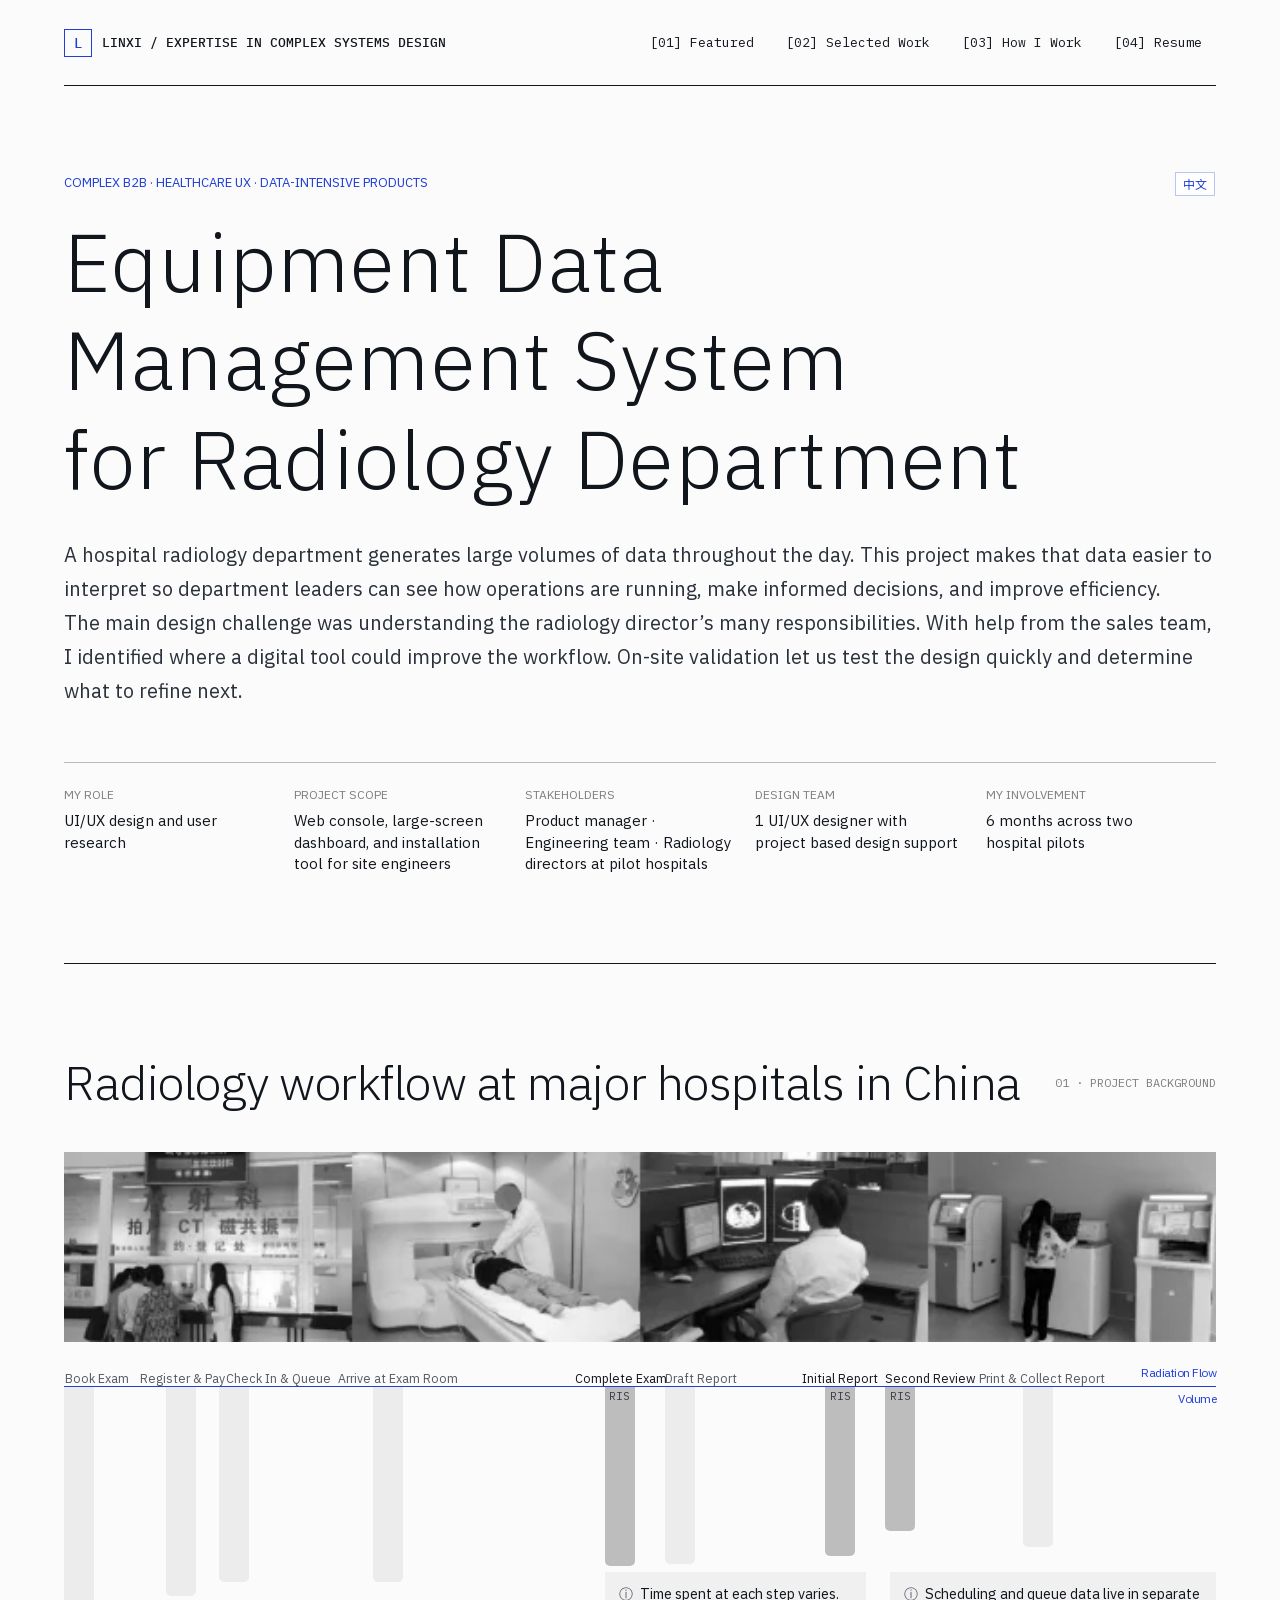
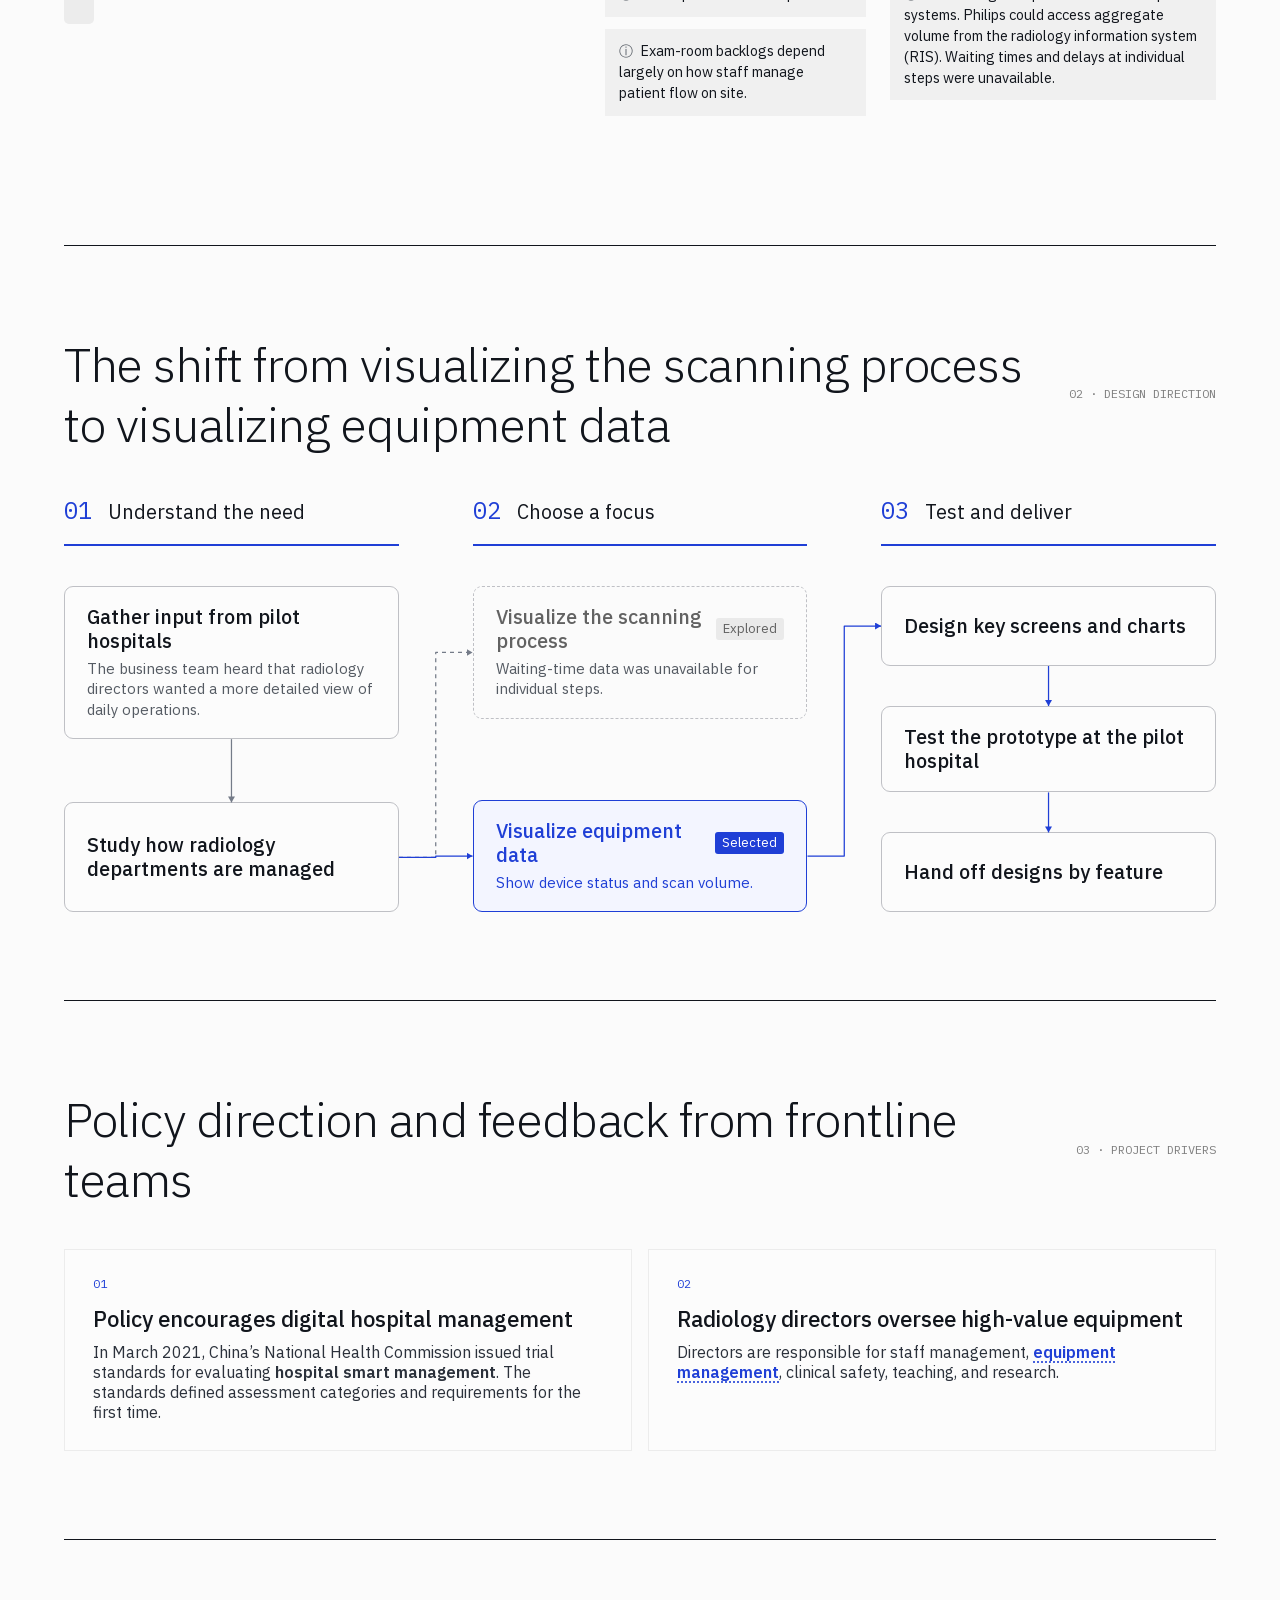
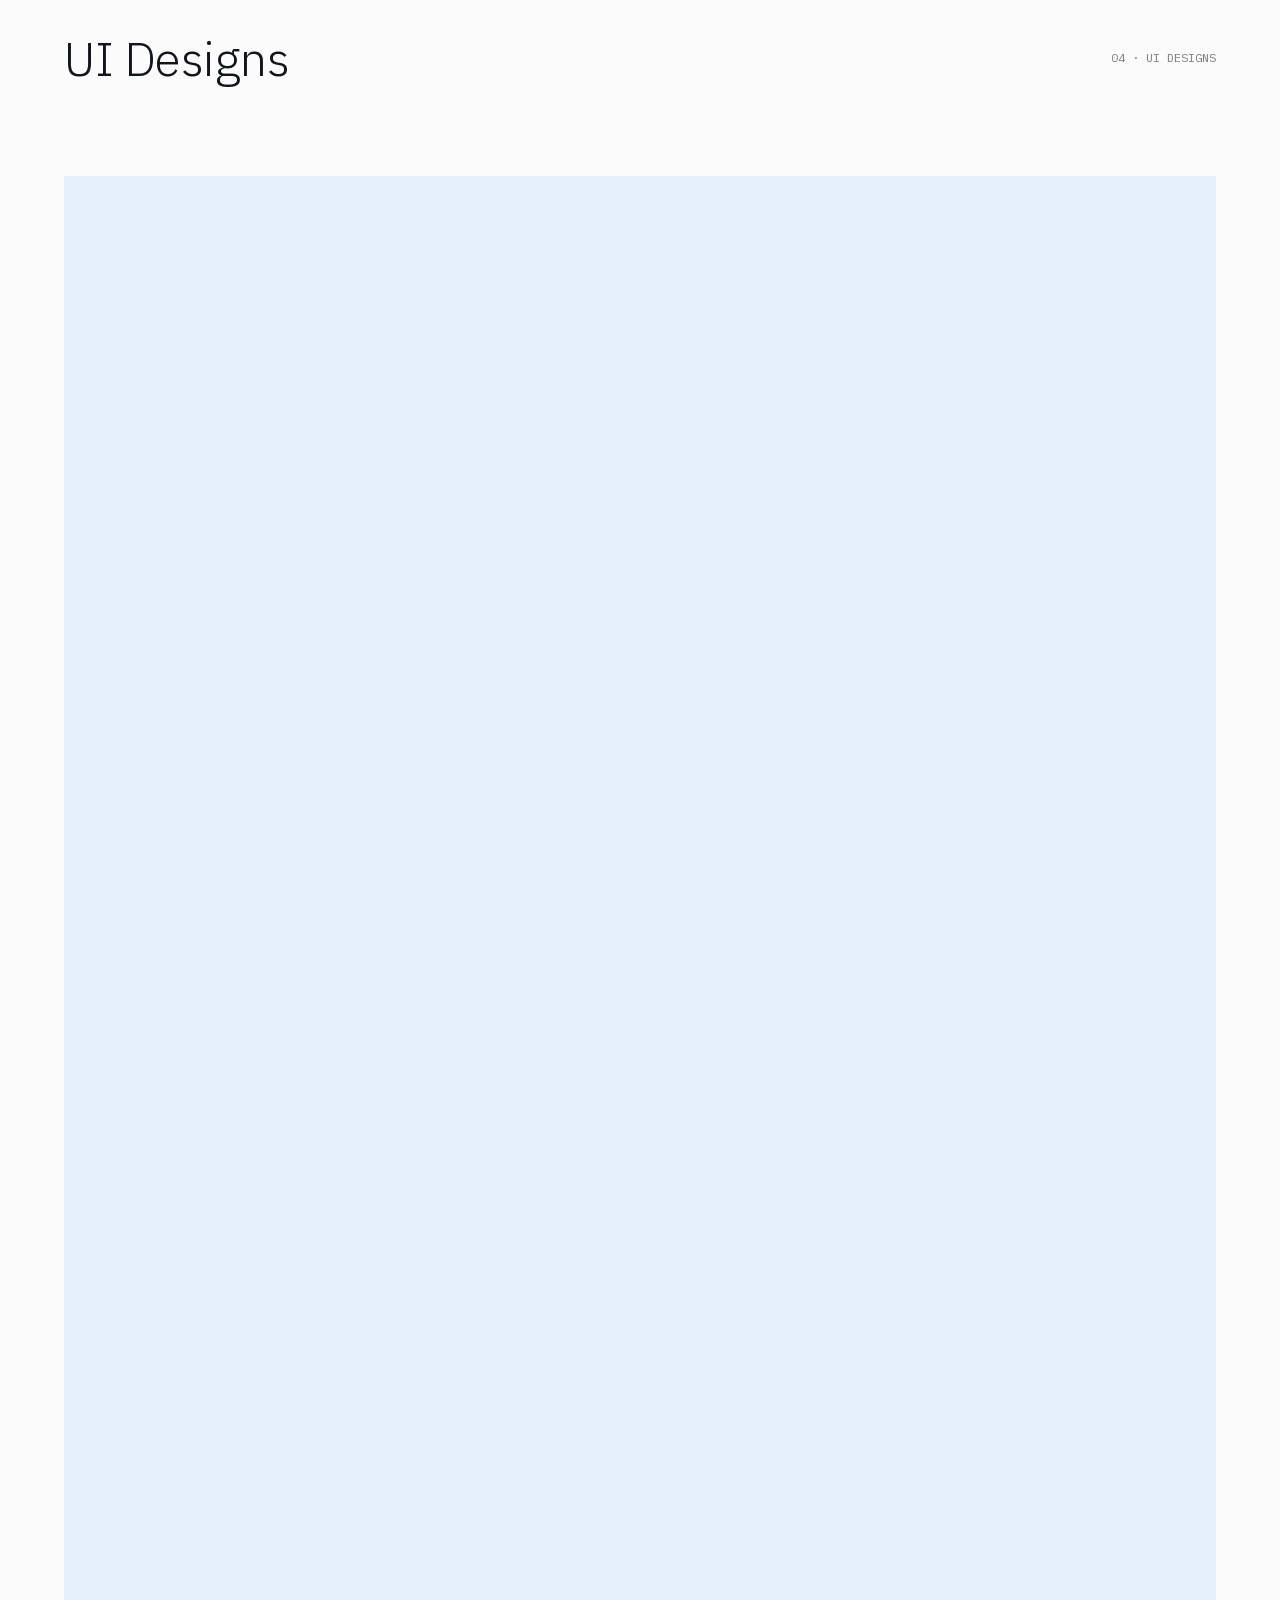
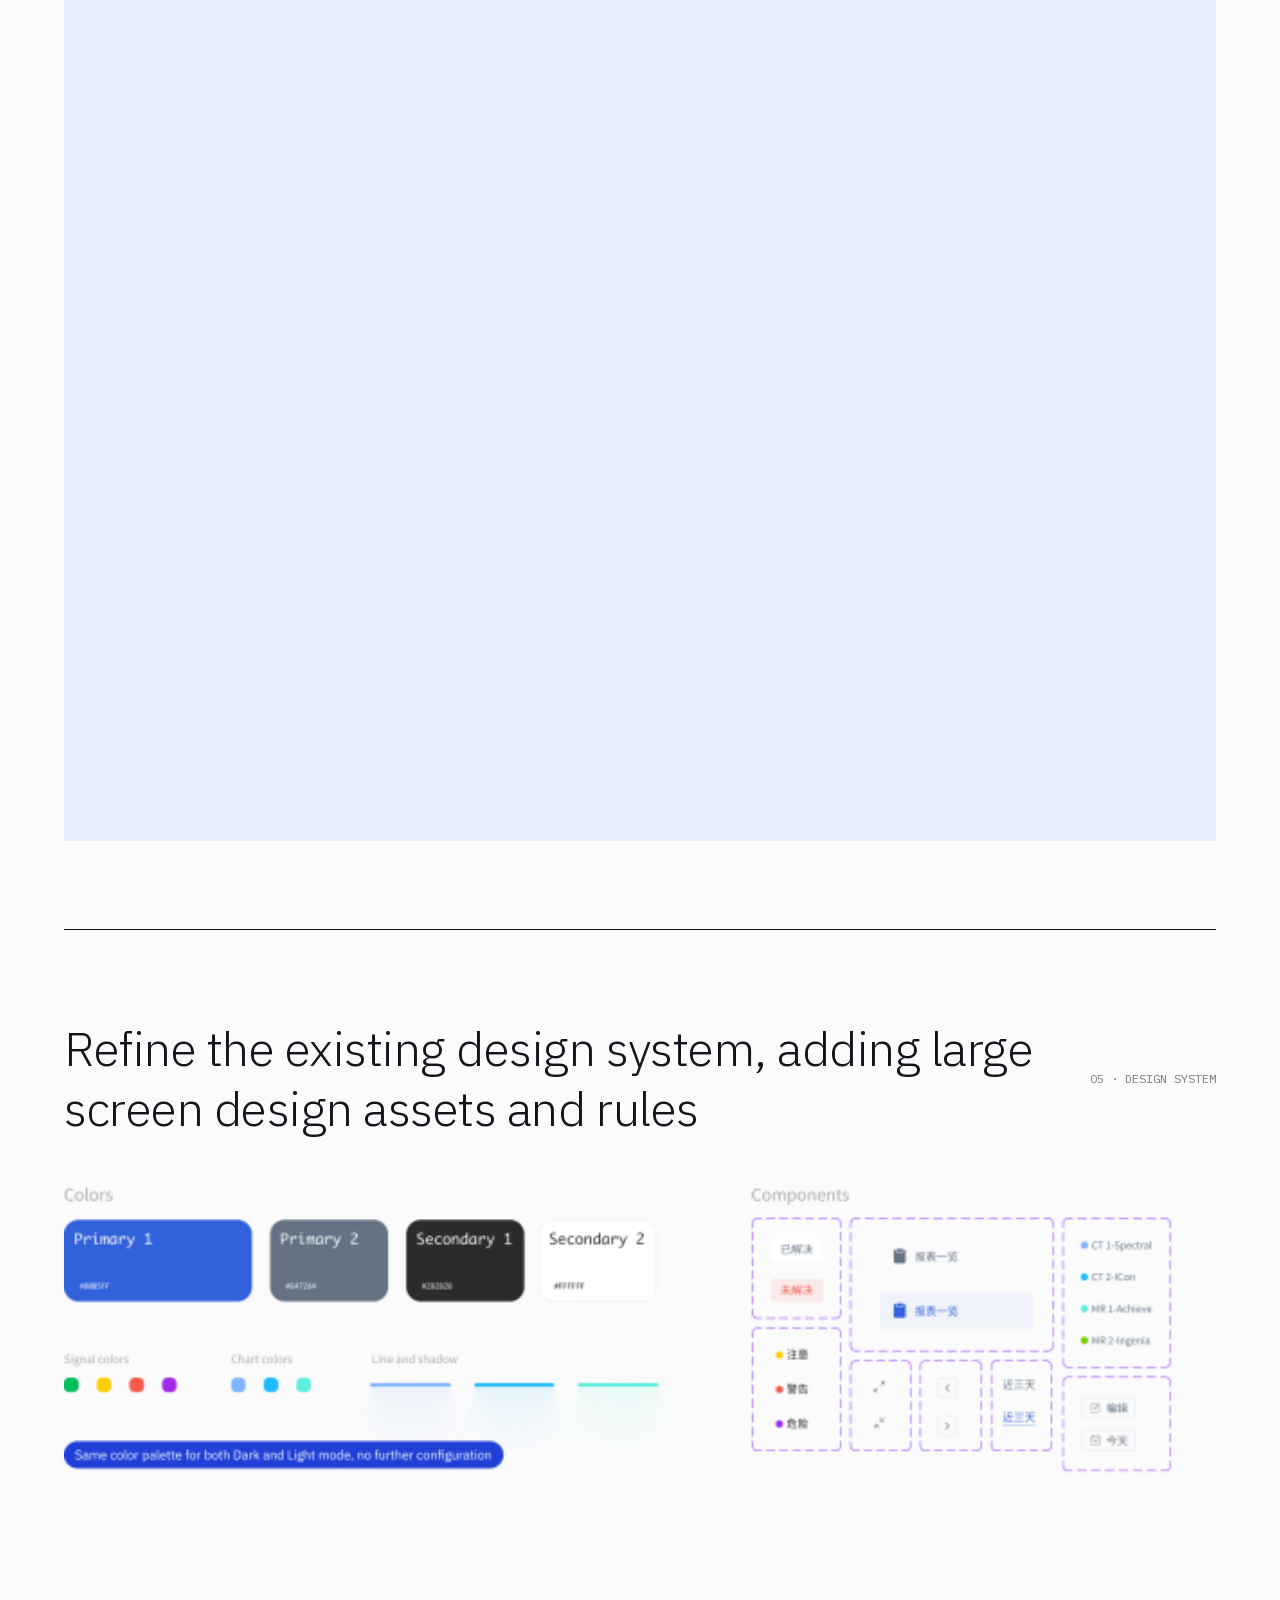
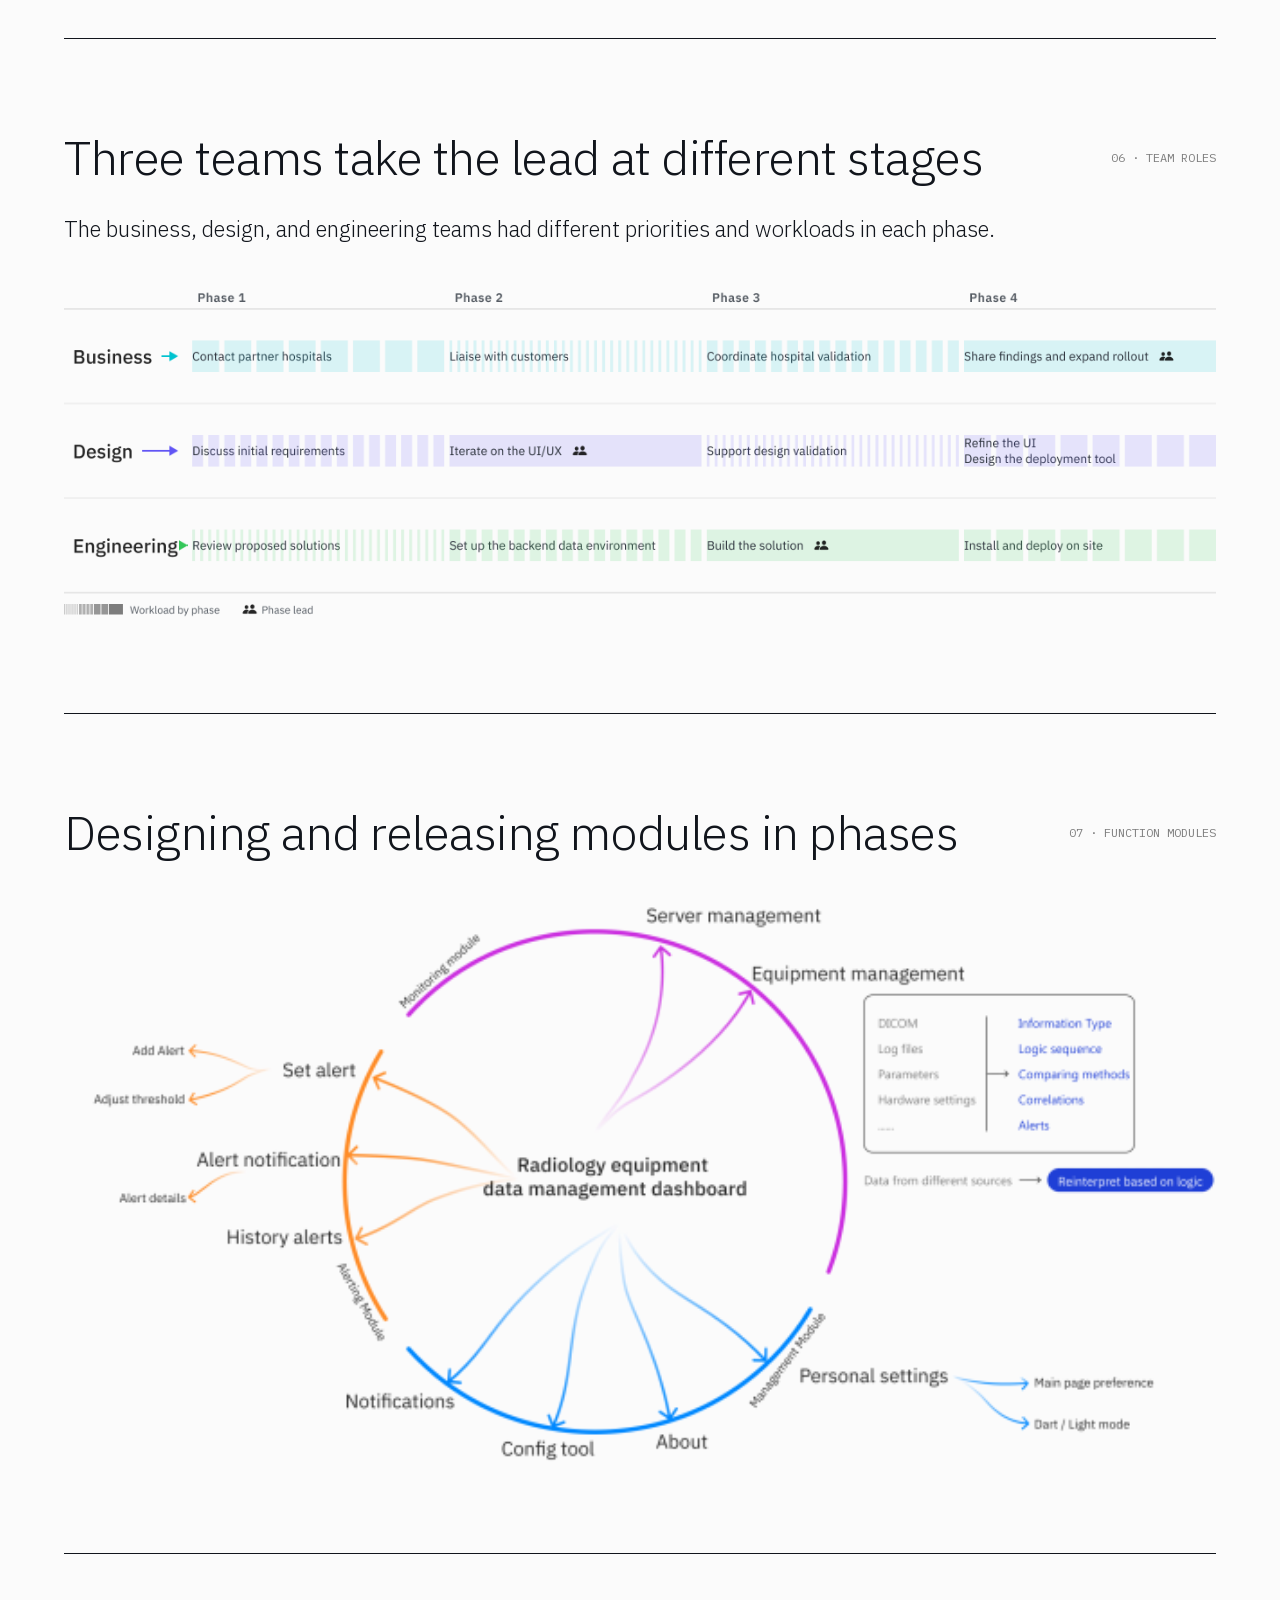
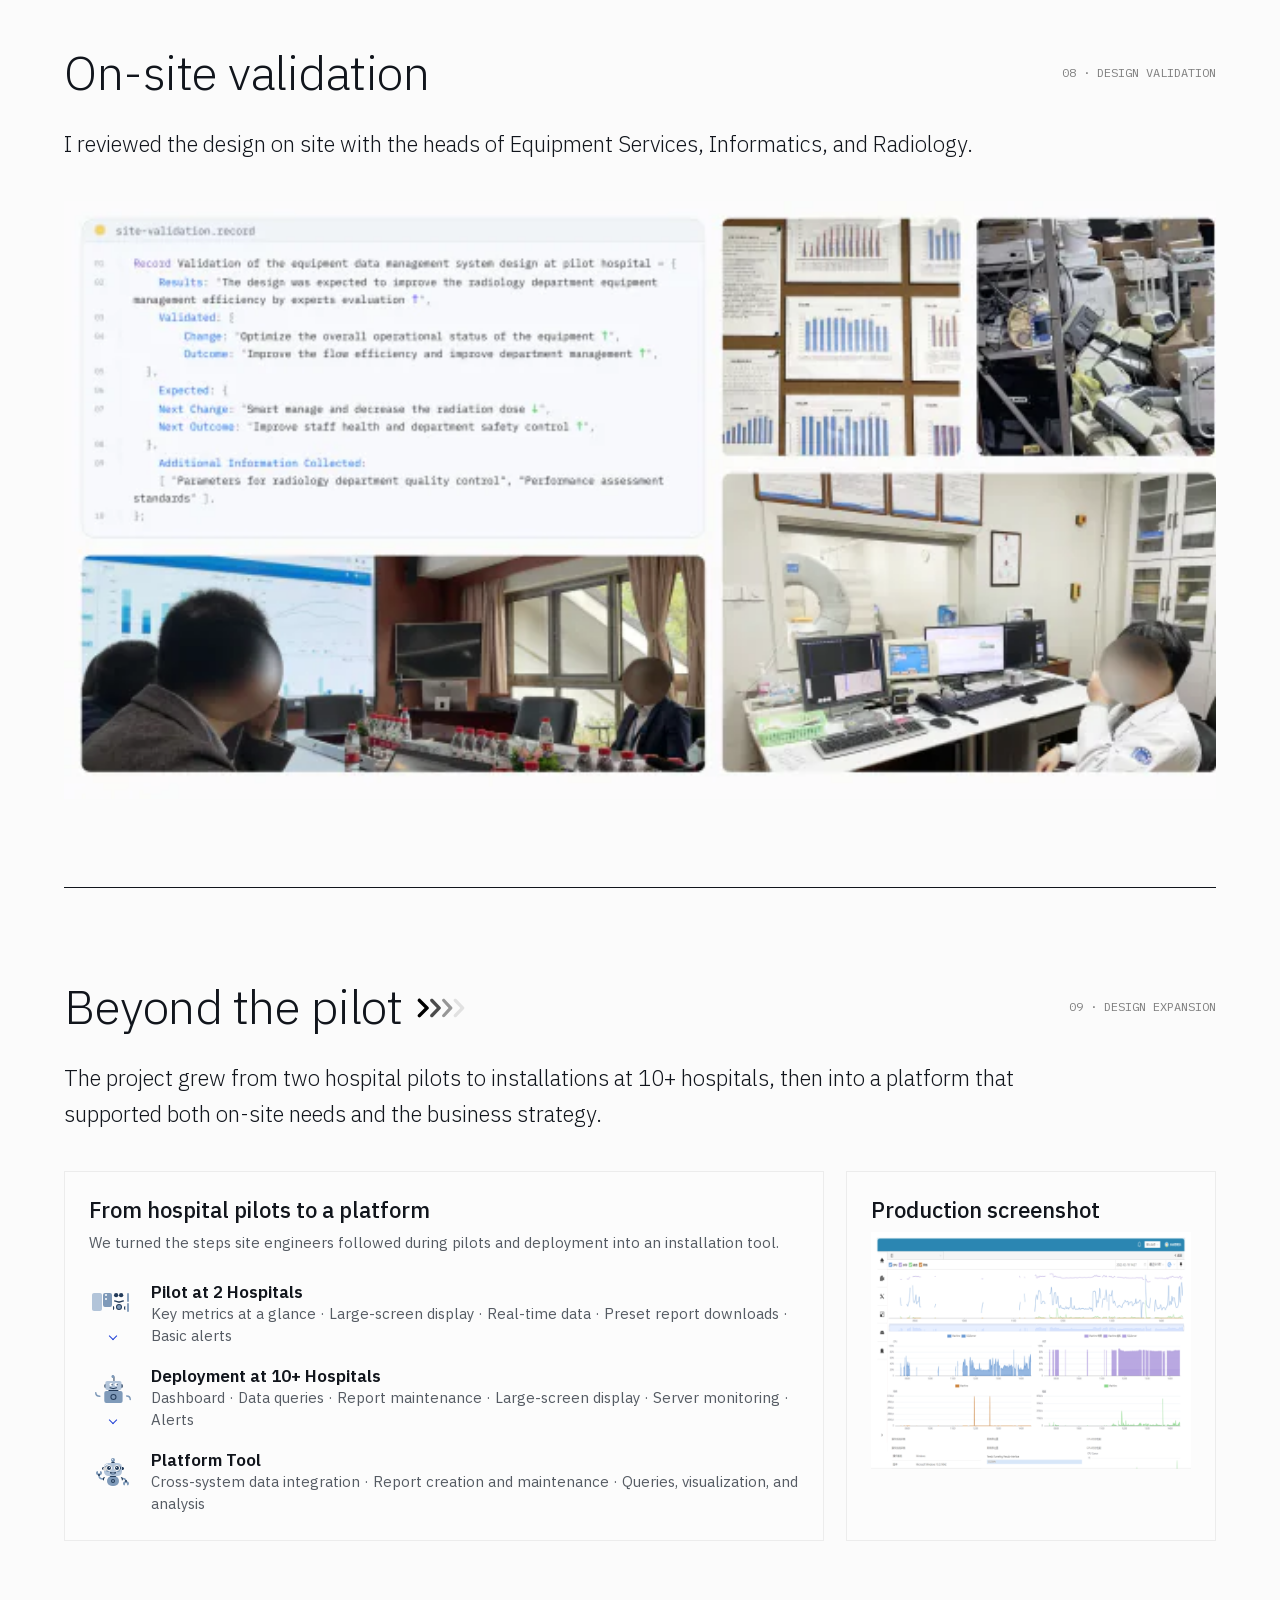
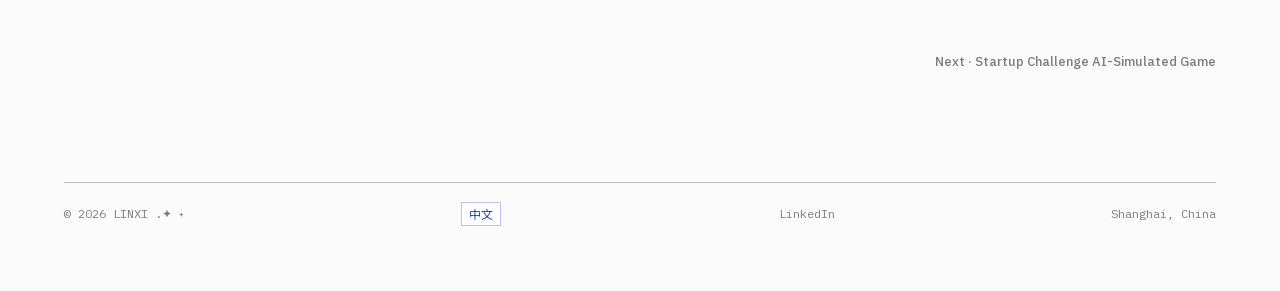
==== commit cdeebbb1: "Update bilingual portfolio language switchers and Project 02 hover" ====
--- a/equipment-management/index.html
+++ b/equipment-management/index.html
@@ -49,7 +49,7 @@
   </header>
   <main class="page" id="main">
     <section class="cs-hero" aria-labelledby="cs-title">
-      <div class="cs-hero__top"><p class="cs-hero__eyebrow">COMPLEX B2B · HEALTHCARE UX · DATA-INTENSIVE PRODUCTS</p><a class="lang-switch" data-lang-switch href="/zh/equipment-management/" hreflang="zh-CN" lang="en" aria-label="EN — Switch to Simplified Chinese">EN</a></div>
+      <div class="cs-hero__top"><p class="cs-hero__eyebrow">COMPLEX B2B · HEALTHCARE UX · DATA-INTENSIVE PRODUCTS</p><a class="lang-switch" data-lang-switch href="/zh/equipment-management/" hreflang="zh-CN" lang="zh-CN" aria-label="中文 — 切换到简体中文">中文</a></div>
       <h1 class="cs-hero__title" id="cs-title">Equipment Data<br>Management System<br>for Radiology Department</h1>
       <div class="cs-hero__copy"><p>A hospital radiology department generates large volumes of data throughout the day. This project makes that data easier to interpret so department leaders can see how operations are running, make informed decisions, and improve efficiency.<br>The main design challenge was understanding the radiology director’s many responsibilities. With help from the sales team, I identified where a digital tool could improve the workflow. On-site validation let us test the design quickly and determine what to refine next.</p></div>
       <dl class="cs-meta"><div><dt>My Role</dt><dd>UI/UX design and user research</dd></div><div><dt>Project Scope</dt><dd>Web console, large-screen dashboard, and installation tool for site engineers</dd></div><div><dt>Stakeholders</dt><dd>Product manager · Engineering team · Radiology directors at pilot hospitals</dd></div><div><dt>Design Team</dt><dd>1 UI/UX designer with project based design support</dd></div><div><dt>My Involvement</dt><dd>6 months across two hospital pilots</dd></div></dl>
@@ -151,7 +151,7 @@
     <footer class="footer cs-footer" id="contact">
       <div class="legal">
         <p>© 2026 LINXI <span aria-hidden="true">.✦ ˖</span></p>
-        <a class="lang-switch" data-lang-switch href="/zh/equipment-management/" hreflang="zh-CN" lang="en" aria-label="EN — Switch to Simplified Chinese">EN</a>
+        <a class="lang-switch" data-lang-switch href="/zh/equipment-management/" hreflang="zh-CN" lang="zh-CN" aria-label="中文 — 切换到简体中文">中文</a>
         <a href="https://www.linkedin.com/in/lilinxi/">LinkedIn</a>
         <p>Shanghai, China</p>
       </div>
